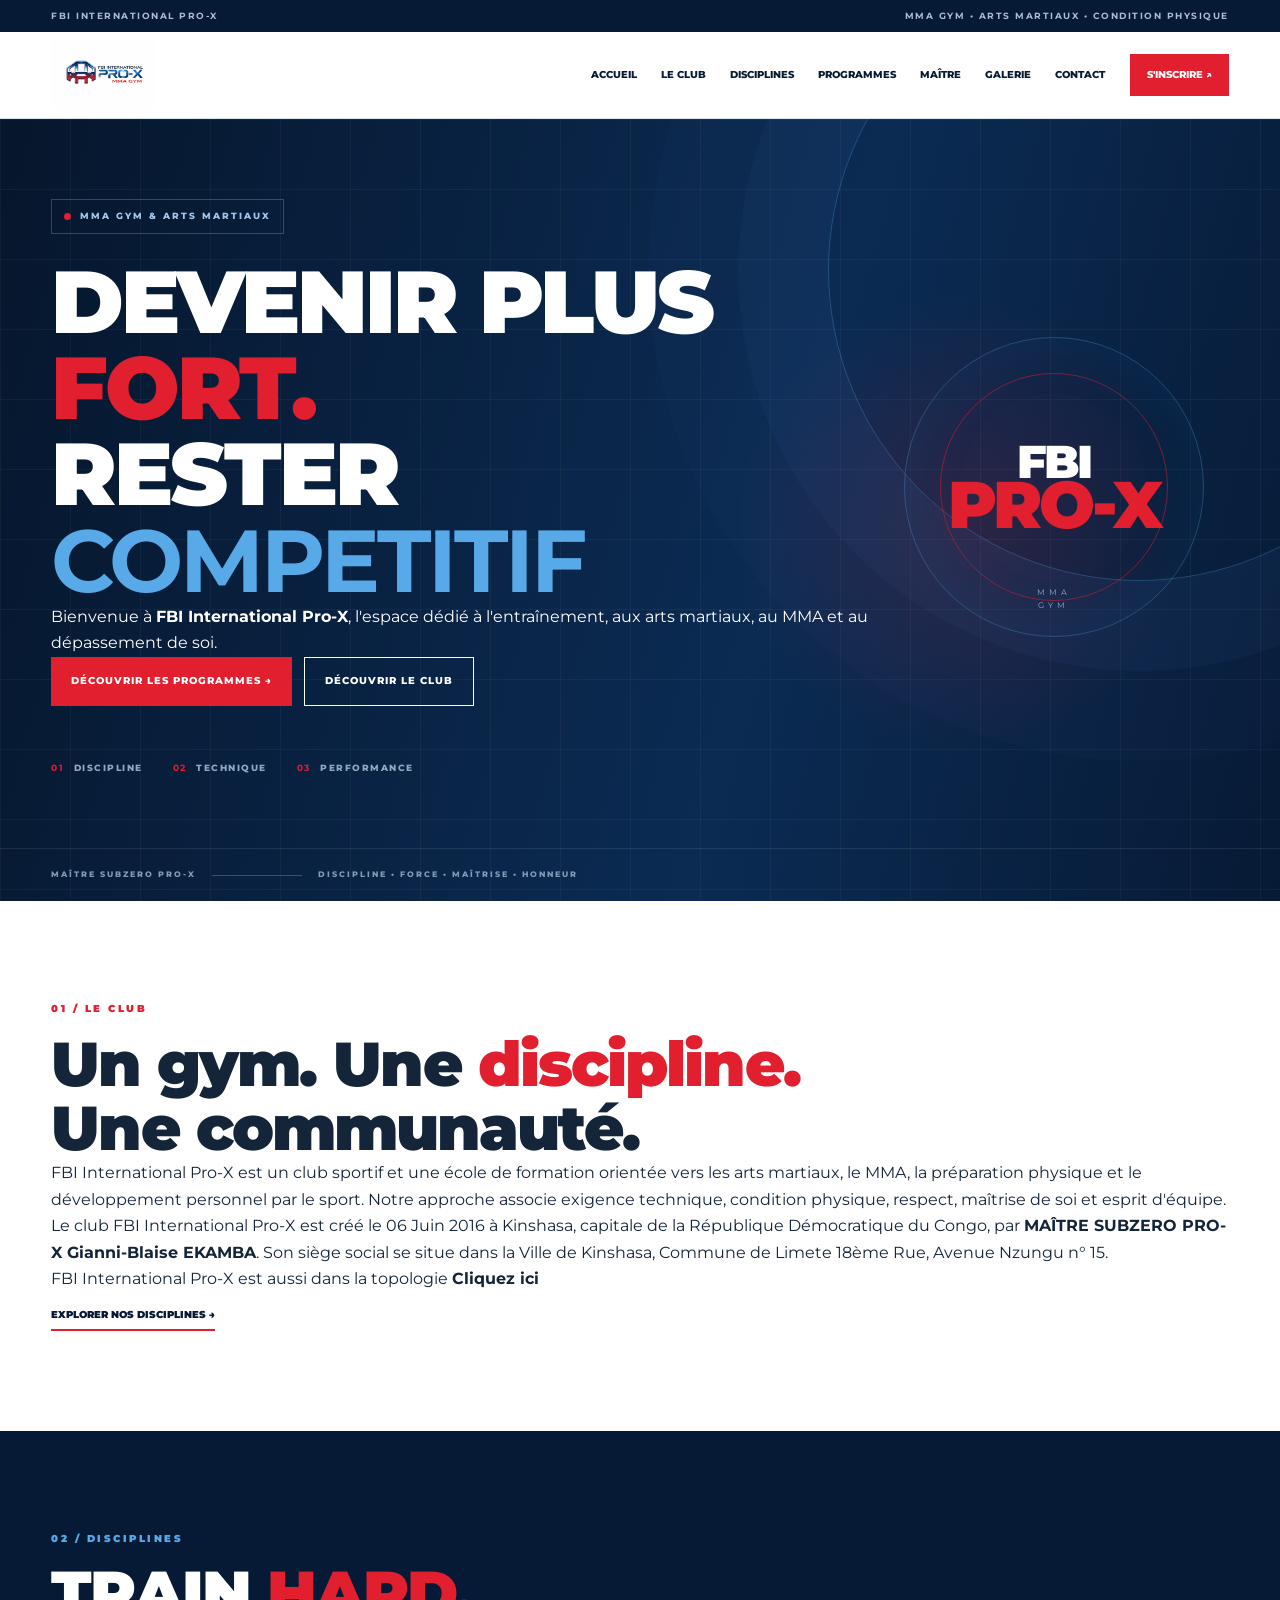
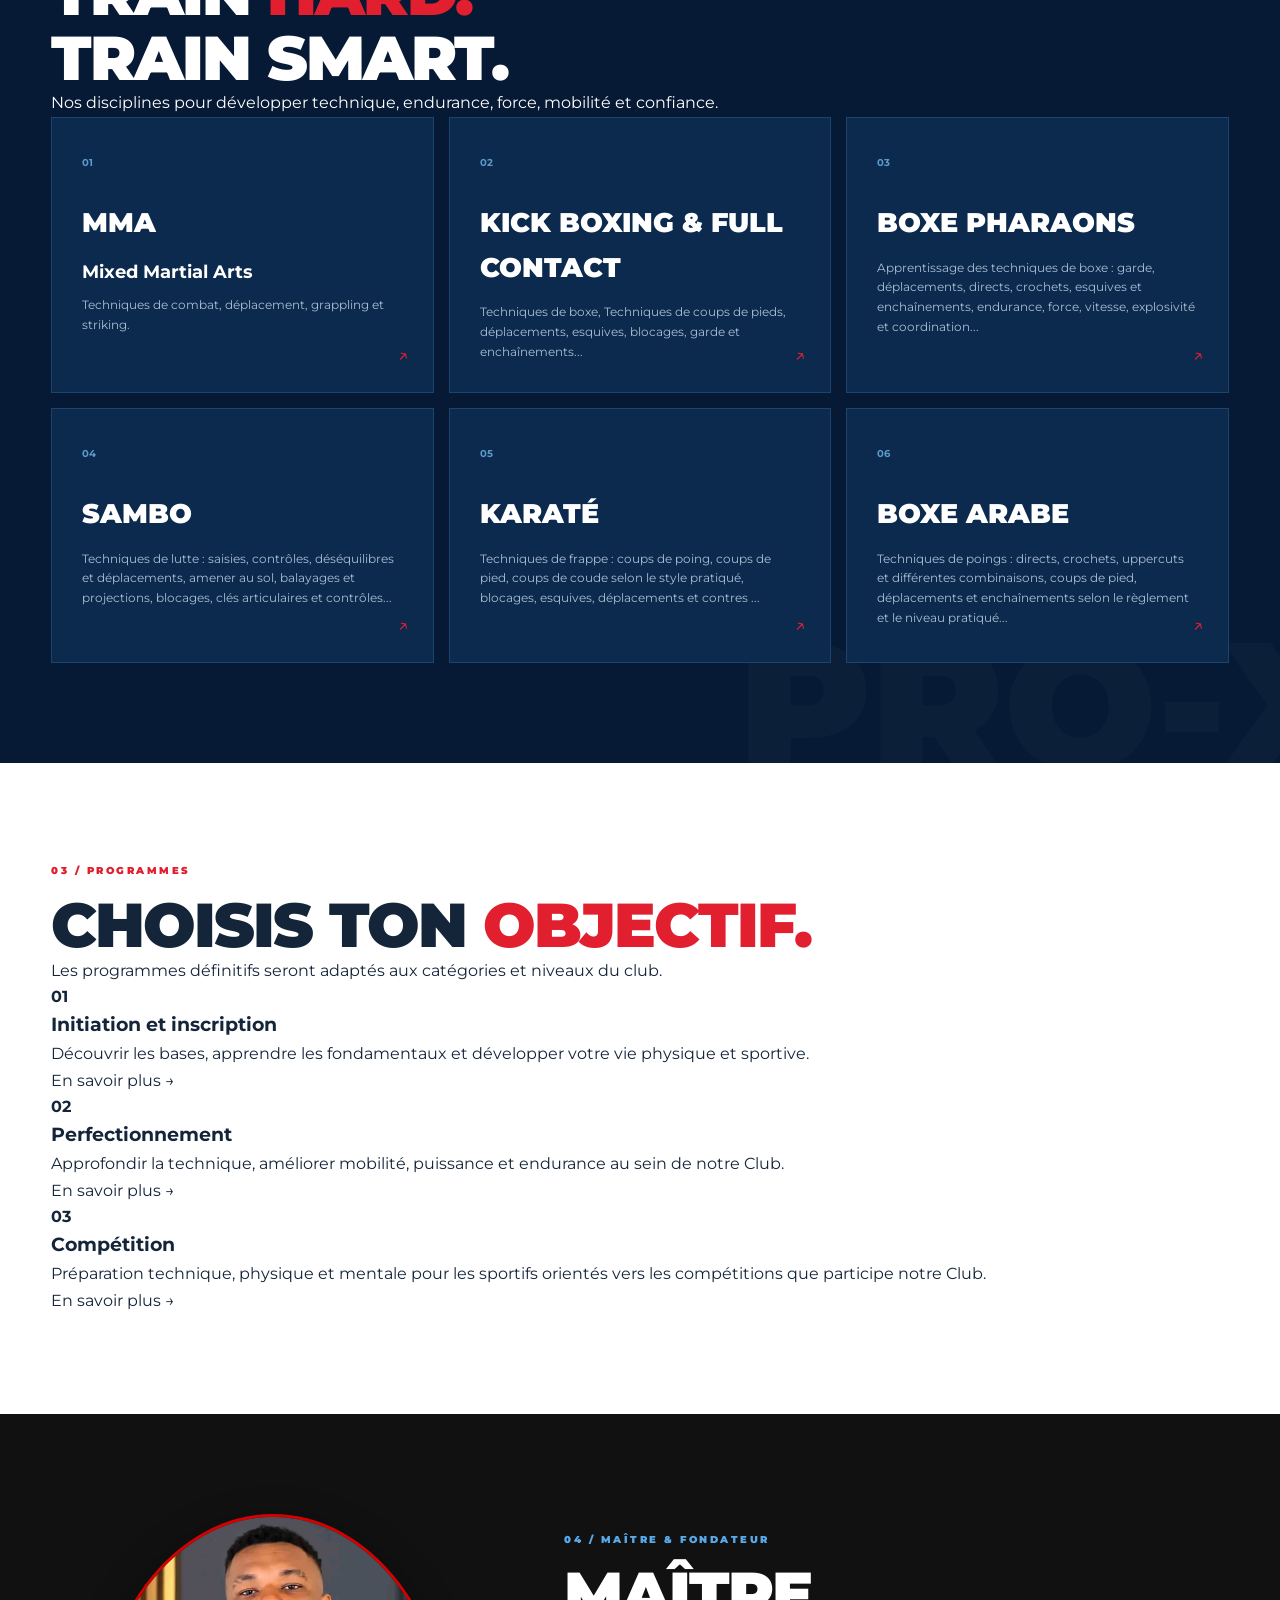
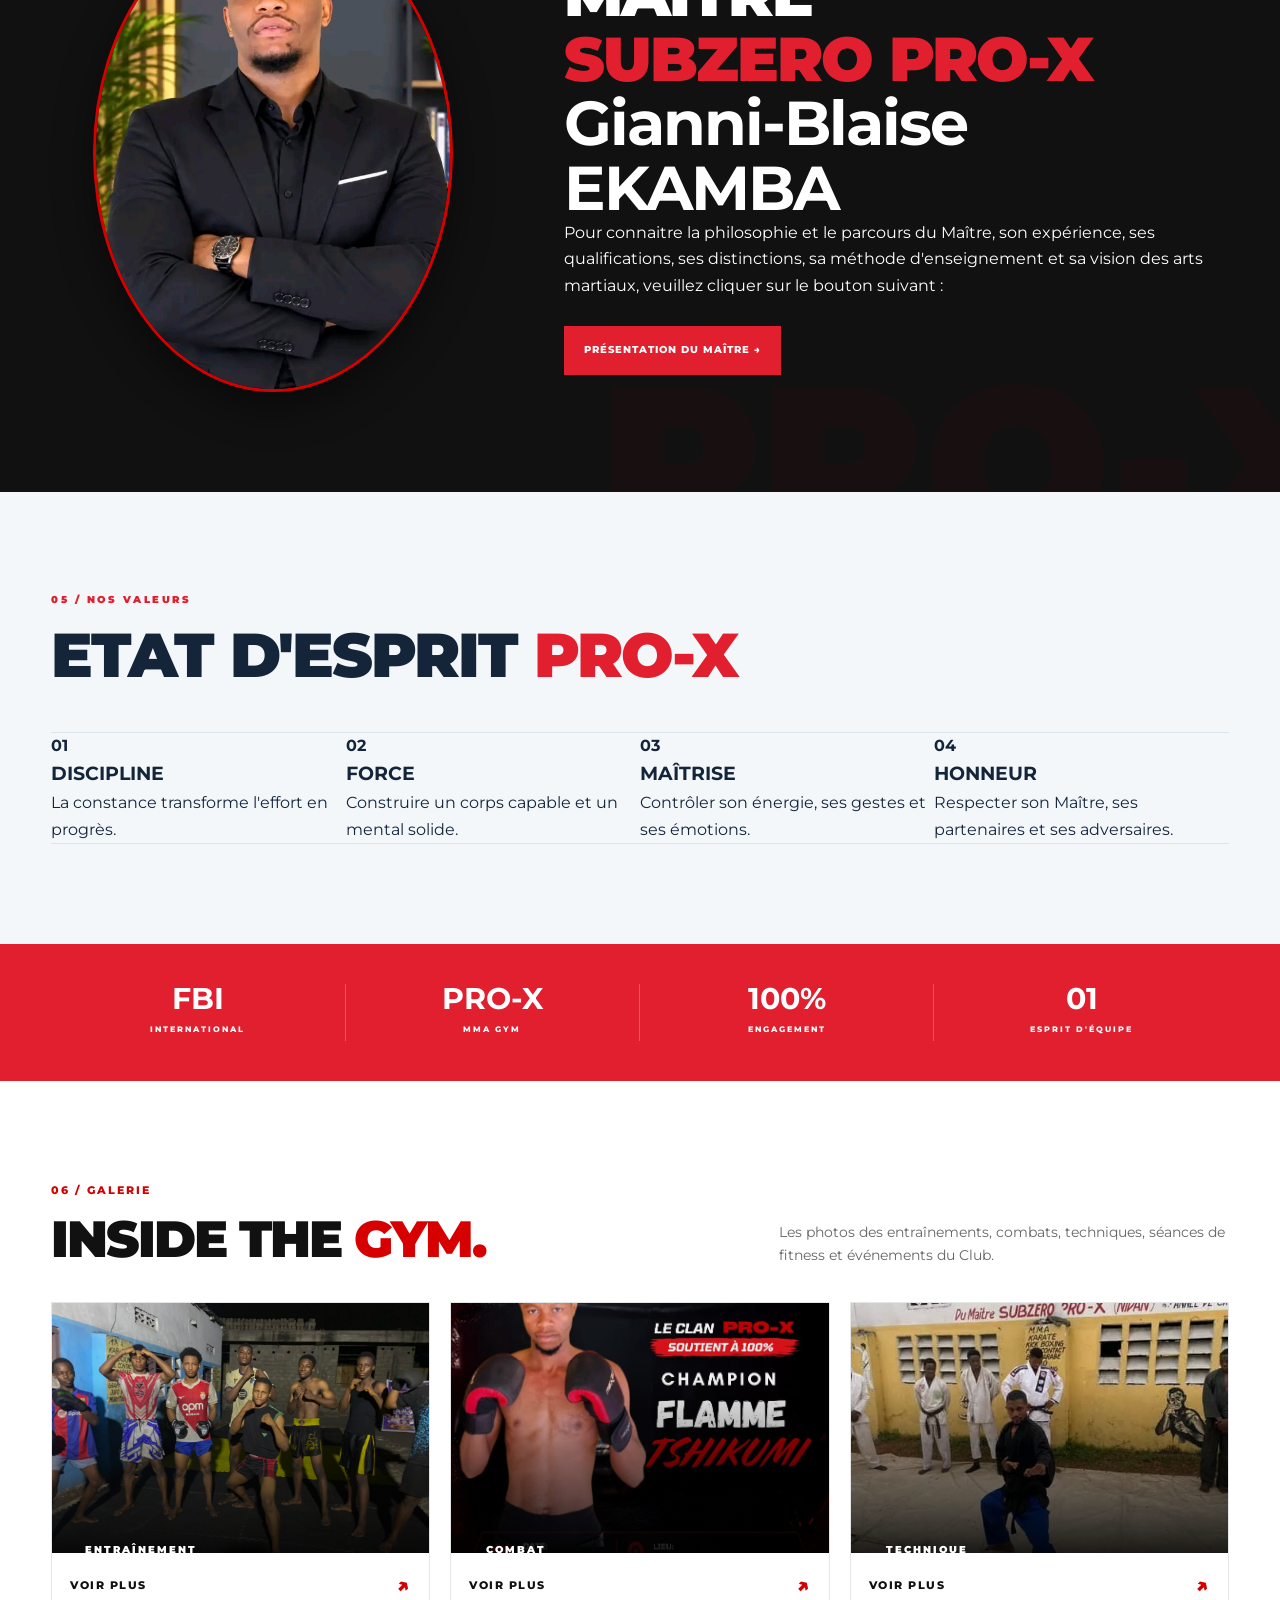
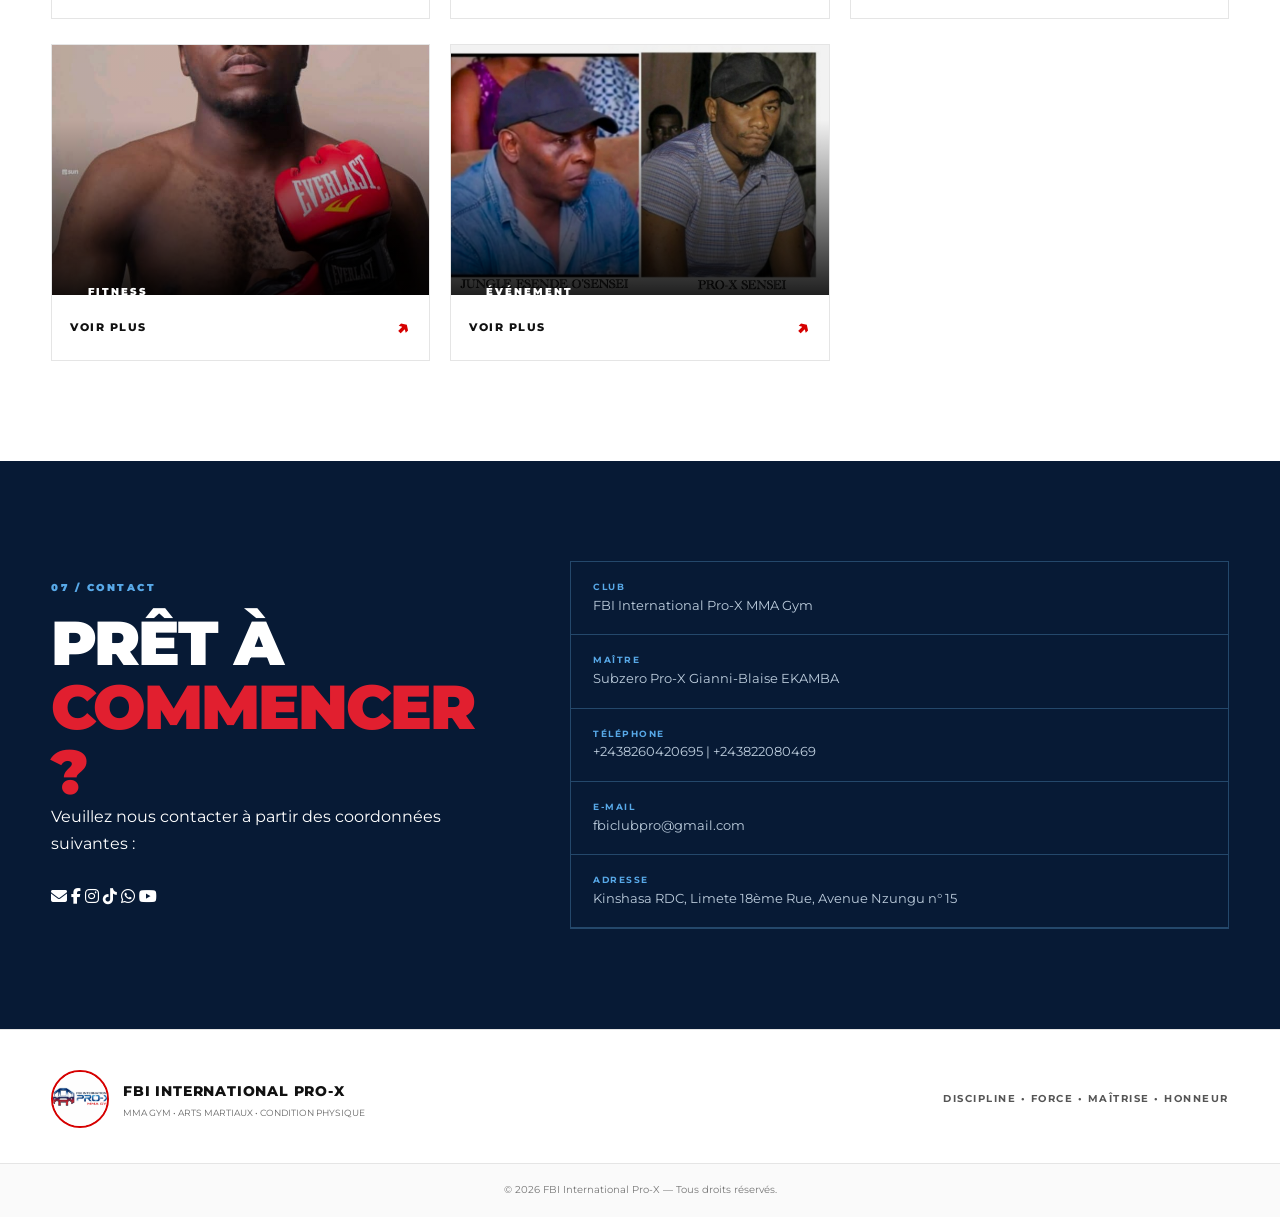
==== index.html @ 3a945a45 "Update index.html" ====
<!DOCTYPE html>
<html lang="fr">
<head>
<meta charset="UTF-8">
<meta name="viewport" content="width=device-width, initial-scale=1.0">
<meta name="description" content="FBI International Pro-X MMA Gym — arts martiaux, MMA et préparation physique.">
<title>FBI Pro-X</title>
<link rel="icon" type="image/jpeg" href="images/logo.jpeg">
<link rel="preconnect" href="https://fonts.googleapis.com">
<link rel="preconnect" href="https://fonts.gstatic.com" crossorigin>
<link href="https://fonts.googleapis.com/css2?family=Montserrat:wght@400;500;600;700;800;900&display=swap" rel="stylesheet">
<link rel="stylesheet" href="css/style.css">
<link rel="stylesheet" href="https://cdnjs.cloudflare.com/ajax/libs/font-awesome/6.7.2/css/all.min.css">
</head>
<body>
<div class="top-strip"><div class="container top-strip-inner"><span>FBI INTERNATIONAL PRO-X</span><span>MMA GYM • ARTS MARTIAUX • CONDITION PHYSIQUE</span></div></div>
<header class="site-header" id="accueil"><div class="container nav">
<a href="#accueil" class="brand"><img src="images/logo.jpeg" alt="FBI International Pro-X MMA Gym"></a>
<button class="menu-toggle" id="menuToggle" aria-label="Menu" aria-expanded="false"><span></span><span></span><span></span></button>
<nav class="menu" id="mainMenu"><a href="#accueil" class="active">Accueil</a><a href="#club">Le club</a><a href="#disciplines">Disciplines</a><a href="#programmes">Programmes</a><a href="#maitre">Maître</a><a href="#galerie">Galerie</a><a href="#contact">Contact</a></nav>
<a href="#contact" class="nav-cta">S'inscrire ↗</a>
</div></header>
<main>
<section class="hero"><div class="hero-grid"></div><div class="hero-glow"></div><div class="container hero-inner">
<div class="hero-copy"><div class="mini-badge"><span></span>MMA GYM &amp; ARTS MARTIAUX</div>
<h1>DEVENIR PLUS <em>FORT.</em><br>RESTER <strong>COMPETITIF</strong></h1>
<p>Bienvenue à <strong>FBI International Pro-X</strong>, l'espace dédié à l'entraînement, aux arts martiaux, au MMA et au dépassement de soi.</p>
<div class="hero-actions"><a href="#programmes" class="btn btn-red">Découvrir les programmes →</a><a href="#club" class="btn btn-light">Découvrir le club</a></div>
<div class="hero-points"><span><b>01</b> Discipline</span><span><b>02</b> Technique</span><span><b>03</b> Performance</span></div></div>
<div class="hero-mark"><div class="mark-ring"></div><div class="mark-text">FBI<br><span>PRO-X</span></div><small>MMA<br>GYM</small></div></div>
<div class="hero-bottom"><div class="container hero-bottom-inner"><span>MAÎTRE SUBZERO PRO-X</span><i></i><span>DISCIPLINE • FORCE • MAÎTRISE • HONNEUR</span></div></div></section>
<section class="section intro" id="club"><div class="container intro-grid"><div class="section-tag">01 / LE CLUB</div><div><h2>Un gym. Une <span>discipline.</span><br>Une communauté.</h2><p class="big-text">FBI International Pro-X est un club sportif et une école de formation orientée vers les arts martiaux, le MMA, la préparation physique et le développement personnel par le sport. Notre approche associe exigence technique, condition physique, respect, maîtrise de soi et esprit d'équipe.</p><p>Le club FBI International Pro-X est créé le 06 Juin 2016 à Kinshasa, capitale de la République Démocratique du Congo, par <b>MAÎTRE SUBZERO PRO-X Gianni-Blaise EKAMBA</b>. Son siège social se situe dans la Ville de Kinshasa, Commune de Limete 18ème Rue, Avenue Nzungu n° 15.</p><p>FBI International Pro-X est aussi dans la topologie <a href="https://www.tapology.com/gyms/15713-pro-x-mma-gym"><b>Cliquez ici</b></a></p><a href="#disciplines" class="text-link">Explorer nos disciplines →</a></div></div></section>
<section class="section discipline-section" id="disciplines"><div class="container"><div class="section-head"><div><div class="section-tag light">02 / DISCIPLINES</div><h2>TRAIN <span>HARD.</span><br>TRAIN SMART.</h2></div><p>Nos disciplines pour développer technique, endurance, force, mobilité et confiance.</p></div><div class="cards">
<article class="card"><b>01</b><div class="card-icon">MMA</div><h3>Mixed Martial Arts</h3><p>Techniques de combat, déplacement, grappling et striking.</p></article>
<article class="card"><b>02</b><div class="card-icon">KICK BOXING & FULL CONTACT</div><h3></h3><p>Techniques de boxe, Techniques de coups de pieds, déplacements, esquives, blocages, garde et enchaînements...</p></article>
<article class="card"><b>03</b><div class="card-icon">BOXE PHARAONS</div><h3></h3><p>Apprentissage des techniques de boxe : garde, déplacements, directs, crochets, esquives et enchaînements, endurance, force, vitesse, explosivité et coordination...</p></article>
<article class="card"><b>04</b><div class="card-icon">SAMBO</div><h3></h3><p>Techniques de lutte : saisies, contrôles, déséquilibres et déplacements, amener au sol, balayages et projections, blocages, clés articulaires et contrôles...</p></article>
<article class="card"><b>05</b><div class="card-icon">KARATÉ</div><h3></h3><p>Techniques de frappe : coups de poing, coups de pied, coups de coude selon le style pratiqué, blocages, esquives, déplacements et contres ...</p></article>
<article class="card"><b>06</b><div class="card-icon">BOXE ARABE</div><h3></h3><p>Techniques de poings : directs, crochets, uppercuts et différentes combinaisons, coups de pied, déplacements et enchaînements selon le règlement et le niveau pratiqué...</p></article>
</div></div></section>
<section class="section program-section" id="programmes"><div class="container"><div class="section-tag">03 / PROGRAMMES</div><div class="program-title"><h2>CHOISIS TON <span>OBJECTIF.</span></h2><p>Les programmes définitifs seront adaptés aux catégories et niveaux du club.</p></div><div class="program-grid">
<article><b>01</b><h3>Initiation et inscription</h3><p>Découvrir les bases, apprendre les fondamentaux et développer votre vie physique et sportive.</p><a href="programme_formation.html">En savoir plus →</a></article>
<article><b>02</b><h3>Perfectionnement</h3><p>Approfondir la technique, améliorer mobilité, puissance et endurance au sein de notre Club.</p><a href="programme_perfectionnement.html">En savoir plus →</a></article>
<article class="highlight"><b>03</b><h3>Compétition</h3><p>Préparation technique, physique et mentale pour les sportifs orientés vers les compétitions que participe notre Club.</p><a href="programme_competition.html">En savoir plus →</a></article>
</div></div></section>
<section class="section master-section" id="maitre"><div class="master-bg">PRO-X</div><div class="container master-grid"><div class="master-logo"><img src="images/subzero.jpg" alt="FBI International Pro-X"></div><div><div class="section-tag light">04 / MAÎTRE &amp; FONDATEUR</div><h2>MAÎTRE<br><span>SUBZERO PRO-X <strong>Gianni-Blaise EKAMBA</strong></span></h2><p class="big-text">Pour connaitre la philosophie et le parcours du Maître, son expérience, ses qualifications, ses distinctions, sa méthode d'enseignement et sa vision des arts martiaux, veuillez cliquer sur le bouton suivant :</p><br><a href="#contact" class="btn btn-red">Présentation du Maître →</a></div></div></section>
<section class="section values"><div class="container"><div class="section-tag">05 / NOS VALEURS</div><h2>ETAT D'ESPRIT <span>PRO-X</span></h2><div class="values-grid"><div><b>01</b><h3>DISCIPLINE</h3><p>La constance transforme l'effort en progrès.</p></div><div><b>02</b><h3>FORCE</h3><p>Construire un corps capable et un mental solide.</p></div><div><b>03</b><h3>MAÎTRISE</h3><p>Contrôler son énergie, ses gestes et ses émotions.</p></div><div><b>04</b><h3>HONNEUR</h3><p>Respecter son Maître, ses partenaires et ses adversaires.</p></div></div></div></section>
<section class="stats"><div class="container stats-grid"><div><strong>FBI</strong><span>INTERNATIONAL</span></div><div><strong>PRO-X</strong><span>MMA GYM</span></div><div><strong>100%</strong><span>ENGAGEMENT</span></div><div><strong>01</strong><span>ESPRIT D'ÉQUIPE</span></div></div></section>
<section class="section gallery" id="galerie"><div class="container"><div class="section-head"><div><div class="section-tag">06 / GALERIE</div><h2>INSIDE THE <span>GYM.</span></h2></div><p>Les photos des entraînements, combats, techniques, séances de fitness et événements du Club.</p></div><div class="gallery-placeholder">
<!-- 1. ENTRAÎNEMENT -->
<article class="gallery-card"><a href="entrainement.html" class="gallery-photo"><img src="images/entrainement/image1.jpg" alt="Séance d'entraînement" loading="lazy"><span class="gallery-number">01</span><span class="gallery-title">ENTRAÎNEMENT</span></a><a href="entrainement.html" class="gallery-more">VOIR PLUS<span>↗</span></a></article>
<!-- 2. COMBAT -->
<article class="gallery-card"><a href="combat.html" class="gallery-photo"><img src="images/combat/image1.jpg" alt="Combat de compétition" loading="lazy"><span class="gallery-number">02</span><span class="gallery-title">COMBAT</span></a><a href="combat.html" class="gallery-more">VOIR PLUS <span>↗</span></a></article>
<!-- 3. TECHNIQUE -->
<article class="gallery-card"><a href="technique.html" class="gallery-photo"><img src="images/demonstration/image1.jpg" alt="Démonstration de techniques martiales" loading="lazy"><span class="gallery-number">03</span><span class="gallery-title">TECHNIQUE</span></a><a href="technique.html" class="gallery-more">VOIR PLUS <span>↗</span></a></article>
<!-- 4. FITNESS -->
<article class="gallery-card"><a href="fitness.html" class="gallery-photo"><img src="images/fitnes/image1.jpg" alt="Préparation physique et fitness" loading="lazy"><span class="gallery-number">04</span><span class="gallery-title">FITNESS</span></a><a href="fitness.html" class="gallery-more">VOIR PLUS <span>↗</span></a></article>
<!-- 5. ÉVÉNEMENT -->
<article class="gallery-card"><a href="evenement.html" class="gallery-photo"><img src="images/evenem/image1.jpg" alt="Événement sporif du Club" loading="lazy"><span class="gallery-number">05</span><span class="gallery-title">ÉVÉNEMENT</span></a><a href="evenement.html" class="gallery-more">VOIR PLUS <span>↗</span></a></article>
</div></div></section>
<section class="section contact" id="contact"><div class="container two-columns"><div><div class="section-tag light">07 / CONTACT</div><h2>PRÊT À<br><span>COMMENCER ?</span></h2><p>Veuillez nous contacter à partir des coordonnées suivantes : </p><br>
<!-- RÉSEAUX SOCIAUX DU CLUB -->
<div class="contact-socials">
    <a href="mailto:fbiclubpro@gmail.com"
       class="contact-social"
       aria-label="Envoyer un e-mail au club"
       title="Gmail">
        <i class="fa-solid fa-envelope"></i>
    </a>

    <a href="https://www.facebook.com/share/19mAZKRQFy/"
       class="contact-social"
       target="_blank"
       rel="noopener noreferrer"
       aria-label="Facebook du club"
       title="Facebook">
        <i class="fa-brands fa-facebook-f"></i>
    </a>

    <a href="https://www.instagram.com/prox_mma_gym?stkn=MW91Y3oweGtzdno2Zw=="
       class="contact-social"
       target="_blank"
       rel="noopener noreferrer"
       aria-label="Instagram du club"
       title="Instagram">
        <i class="fa-brands fa-instagram"></i>
    </a>

    <a href="https://www.tiktok.com/@prox.mma.gym?_r=1&_t=ZN-9AGjgdOpvHC"
       class="contact-social"
       target="_blank"
       rel="noopener noreferrer"
       aria-label="TikTok du club"
       title="TikTok">
        <i class="fa-brands fa-tiktok"></i>
    </a>

    <a href="https://wa.me/243822080469"
       class="contact-social"
       target="_blank"
       rel="noopener noreferrer"
       aria-label="Contacter le club sur WhatsApp"
       title="WhatsApp">
        <i class="fa-brands fa-whatsapp"></i>
    </a>

    <a href="https://youtube.com/@fbiproxmma?si=FvyyG_6pJ9EqaDpx"
       class="contact-social"
       target="_blank"
       rel="noopener noreferrer"
       aria-label="Chaîne YouTube du club"
       title="YouTube">
        <i class="fa-brands fa-youtube"></i>
    </a>
</div>
</div><div class="contact-box"><div><strong>CLUB</strong><span>FBI International Pro-X MMA Gym</span></div><div><strong>MAÎTRE</strong><span>Subzero Pro-X Gianni-Blaise EKAMBA</span></div><div><strong>TÉLÉPHONE</strong><span>+2438260420695 | +243822080469</span></div><div><strong>E-MAIL</strong><span>fbiclubpro@gmail.com </span></div><div><strong>ADRESSE</strong><span>Kinshasa RDC, Limete 18ème Rue, Avenue Nzungu n° 15</span></div></div></div></section>
</main>
<footer class="footer"><div class="container footer-content"><div class="footer-brand"><img src="images/logo.jpeg" alt="Logo"><div><strong>FBI INTERNATIONAL PRO-X</strong><p>MMA GYM • ARTS MARTIAUX • CONDITION PHYSIQUE</p></div></div><div class="footer-slogan">DISCIPLINE • FORCE • MAÎTRISE • HONNEUR</div></div><div class="copyright">© 2026 FBI International Pro-X — Tous droits réservés.</div></footer>
<script src="js/script.js"></script>
</body></html>
---- css/style.css ----
*{margin:0;padding:0;box-sizing:border-box}
:root{--navy:#071a35;--navy2:#0c2d53;--blue:#1769b0;--sky:#58a9e8;--red:#e11f2f;--white:#fff;--off:#f4f7fa;--text:#14253a;--muted:#68788a;--line:#dbe3eb}
html{scroll-behavior:smooth}
body
{font-family:'Montserrat',Arial,sans-serif;
color:var(--text);
line-height:1.65;
background:#fff}a{text-decoration:none;color:inherit}
.container
	{width:min(1180px,92%);
	margin:auto}
.top-strip
{background:var(--navy);
color:#a9bfd4;
font-size:9px;
font-weight:700;
letter-spacing:1.5px;
text-transform:uppercase}
.top-strip-inner
{height:32px;display:flex;align-items:center;justify-content:space-between}
.site-header{position:sticky;top:0;z-index:1000;background:rgba(255,255,255,.97);
backdrop-filter:blur(10px);
border-bottom:1px solid var(--line)}
.nav{min-height:86px;display:flex;align-items:center;gap:25px}
.brand{width:245px;display:block}
.brand img{display:block;width:100%;max-height:70px;object-fit:contain;object-position:left center}
.menu{margin-left:auto;display:flex;gap:24px}
.menu a {
	font-size:10px;
	font-weight:800;
	text-transform:uppercase;
	color:var(--navy);
	padding:32px 0;
	position:relative
}
.menu a:after {
	content:"";
	position:absolute;
	left:0;
	right:100%;
	bottom:22px;
	height:2px;
	background:var(--red);
	transition:.25s
}
.menu a:hover,
.menu a
.active {
	color:var(--red)
}
.menu a:hover:after,
.menu a
.active:after {
	right:0
	}
	.nav-cta {
		background:var(--red);
		color:#fff;
		padding:13px 17px;
		font-size:10px;
		font-weight:800;
		text-transform:uppercase
	}
		.menu-toggle {
			display:none;
			background:none;
			border:0;
			cursor:pointer
		}
		.menu-toggle span {
			display:block;
			width:27px;
			height:2px;
			background:var(--navy);
			margin:5px
		}
.hero {
	min-height:calc(100vh - 118px);
	position:relative;
	overflow:hidden;
	background:var(--navy);
	color:#fff}
.hero:before {
	content:"";
	position:absolute;
	inset:0;
	background:linear-gradient(105deg,#06162c,#0b2b53 60%,#071a35)
}
.hero:after {
	content:"";
	position:absolute;
	right:-170px;
	top:-160px;
	width:620px;
	height:620px;
	border:1px solid rgba(88,169,232,.3);
	border-radius:50%;
	box-shadow:0 0 0 90px rgba(88,169,232,.035),0 0 0 180px rgba(88,169,232,.02)
}
.hero-grid {
	position:absolute;
	inset:0;
	background-image:linear-gradient(rgba(255,255,255,.04) 1px,transparent 1px),linear-gradient(90deg,rgba(255,255,255,.04) 1px,transparent 1px);background-size:70px 70px}.hero-glow{position:absolute;width:500px;height:500px;right:5%;top:20%;background:radial-gradient(circle,rgba(225,31,47,.16),transparent 65%);border-radius:50%}
.hero-inner {
	position:relative;z-index:2;min-height:calc(100vh - 170px);
	display:flex;align-items:center;
	padding:80px 0
}
.hero-copy {
	max-width:820px
}
	.mini-badge {
		display:inline-flex;
		gap:9px;
		align-items:center;
		color:#9fc7eb;
		border:1px solid rgba(159,199,235,.28);
		padding:9px 12px;
		font-size:9px;
		font-weight:800;
		letter-spacing:2px;
		margin-bottom:25px}
	.mini-badge span {
		width:7px;
		height:7px;
		background:var(--red);
		border-radius:50%
	}
.hero h1 { 
	font-size:clamp(43px,7vw,88px);
	line-height:.98;
	letter-spacing:-3px;
	font-weight:900
}
.hero h1 em {
	font-style:normal;
	color:var(--red)
}
.hero h1 strong{color:var(--sky)}.hero-text{max-width:650px;color:#b8c9da;font-size:15px;margin:25px 0 32px}.hero-text strong{color:#fff}.hero-actions{display:flex;gap:12px;flex-wrap:wrap}.btn{display:inline-flex;align-items:center;justify-content:center;min-height:49px;padding:0 20px;font-size:10px;font-weight:800;text-transform:uppercase;letter-spacing:1px;transition:.25s}.btn-primary,.btn-red{background:var(--red);color:#fff}.btn-red:hover{background:#ff3140;transform:translateY(-2px)}.btn-outline,.btn-light{border:1px solid #fff;color:#fff}.btn-light:hover{background:#fff;color:var(--navy)}.hero-points{display:flex;gap:30px;margin-top:55px;color:#8fa9c2;font-size:9px;font-weight:800;letter-spacing:1.5px;text-transform:uppercase}.hero-points b{color:var(--red);margin-right:5px}.hero-mark{position:absolute;right:0;width:350px;height:350px;display:flex;align-items:center;justify-content:center}.mark-ring{position:absolute;width:300px;height:300px;border:1px solid rgba(88,169,232,.3);border-radius:50%;box-shadow:inset 0 0 60px rgba(23,105,176,.12)}.mark-ring:before{content:"";position:absolute;inset:35px;border:1px solid rgba(225,31,47,.5);border-radius:50%}.mark-text{position:relative;text-align:center;font-size:46px;line-height:.75;font-weight:900;letter-spacing:-3px}.mark-text span{font-size:66px;color:var(--red)}.hero-mark small{position:absolute;bottom:50px;font-size:8px;letter-spacing:4px;text-align:center;color:#8db0cf}.hero-bottom{position:absolute;bottom:0;left:0;right:0;border-top:1px solid rgba(255,255,255,.09);z-index:3}.hero-bottom-inner{height:52px;display:flex;align-items:center;gap:16px;color:#819ab5;font-size:8px;font-weight:800;letter-spacing:2px}.hero-bottom i{display:block;width:90px;height:1px;background:#355271}
.section{padding:100px 0}.section-tag{font-size:10px;font-weight:900;letter-spacing:2.5px;color:var(--red);margin-bottom:14px}.section-tag.light{color:var(--sky)}h2{font-size:clamp(35px,5vw,62px);line-height:1.04;letter-spacing:-2px;font-weight:900}h2 span{color:var(--red)}.two-columns{display:grid;grid-template-columns:1fr 1.5fr;gap:80px;align-items:center}.intro-text p{font-size:14px;color:var(--muted);margin-bottom:16px}.intro-text .lead{font-size:19px;color:#334a63}.text-link{display:inline-block;margin-top:15px;font-size:10px;font-weight:900;text-transform:uppercase;color:var(--navy);border-bottom:2px solid var(--red);padding-bottom:5px}
.discipline-section{background:var(--navy);color:#fff;position:relative;overflow:hidden}.discipline-section:after{content:"PRO-X";position:absolute;right:-80px;bottom:-90px;color:rgba(255,255,255,.025);font-size:180px;font-weight:900}.section-heading{margin-bottom:45px}.centered{text-align:center}.centered>p:last-child{max-width:650px;margin:12px auto;color:#92a9be;font-size:13px}.cards{position:relative;z-index:2;display:grid;grid-template-columns:repeat(3,1fr);gap:15px}.card{background:#0c2a4e;border:1px solid #1c446d;padding:30px;min-height:255px;position:relative;transition:.3s}.card:hover{transform:translateY(-5px);border-color:#5aa9e8}.card>b{color:#5c99c8;font-size:10px}.card-icon{font-size:27px;font-weight:900;color:#fff;margin:27px 0 12px}.card h3{font-size:18px;margin-bottom:8px}.card p{color:#a8bed2;font-size:12px}.card:after{content:"↗";position:absolute;right:24px;bottom:20px;color:var(--red);font-size:20px}
.values{background:var(--off)}.values-grid{display:grid;grid-template-columns:repeat(4,1fr);margin-top:45px;border-top:1px solid var(--line);border-bottom:1px solid var(--line)}.value{padding:32px 25px;border-right:1px solid var(--line)}.value:last-child{border:0}.value strong{color:var(--red);font-size:11px}.value h3{font-size:19px;margin:8px 0}.value p{font-size:12px;color:var(--muted)}
.maitre{background:#06162c;color:#fff}.master-image{display:flex;justify-content:center}.master-frame{max-width:380px;background:#fff;padding:15px;box-shadow:0 25px 70px rgba(0,0,0,.3)}.master-frame img{width:100%;display:block}.maitre .lead{color:#bdd0e2;font-size:18px;margin:18px 0}.maitre p:not(.lead){color:#8fa9c1;font-size:13px;margin-bottom:25px}
.training{background:#fff}.training-list{border-top:1px solid var(--line)}.training-list>div{display:grid;grid-template-columns:45px 1fr;grid-template-rows:auto auto;padding:20px 0;border-bottom:1px solid var(--line)}.training-list span{grid-row:1/3;color:var(--red);font-weight:900}.training-list strong{font-size:16px}.training-list small{color:var(--muted)}
.stats{background:var(--red);padding:40px 0;color:#fff}.stats-grid{display:grid;grid-template-columns:repeat(4,1fr);text-align:center}.stats-grid>div{border-right:1px solid rgba(255,255,255,.25)}.stats-grid>div:last-child{border:0}.stats-grid strong{display:block;font-size:30px;line-height:1}.stats-grid span{font-size:8px;font-weight:800;letter-spacing:2px}
.gallery{background:var(--off)}.gallery-placeholder{display:grid;grid-template-columns:repeat(3,1fr);gap:13px}.gallery-placeholder>div{height:210px;background:linear-gradient(135deg,#0b2c52,#1769b0);position:relative;display:flex;align-items:end;padding:18px;overflow:hidden}.gallery-placeholder>div:before{content:"";position:absolute;inset:0;background:linear-gradient(135deg,transparent 40%,rgba(225,31,47,.45))}.gallery-placeholder span{position:relative;z-index:2;color:#fff;font-size:10px;font-weight:900;letter-spacing:2px}
.cta{background:var(--navy);color:#fff;padding:65px 0}.cta-content{display:flex;justify-content:space-between;align-items:center}.contact{background:#071a35;color:#fff}.contact-box{border:1px solid #24486b}.contact-box>div{padding:18px 22px;border-bottom:1px solid #24486b}.contact-box strong,.contact-box span{display:block}.contact-box strong{font-size:9px;color:var(--sky);letter-spacing:1.5px}.contact-box span{font-size:13px;color:#bdcddd}

/* =========================================================
   FOOTER
   ========================================================= */

.footer {
    background: #ffffff;
    color: #111;
    padding-top: 40px;
    border-top: 1px solid #e5e5e5;
}

.footer-content {
    display: flex;
    justify-content: space-between;
    align-items: center;
    gap: 30px;
    padding-bottom: 35px;
}

.footer-brand {
    display: flex;
    align-items: center;
    gap: 14px;
}

.footer-brand img {
    width: 58px;
    height: 58px;
    object-fit: cover;
    border-radius: 50%;
    border: 2px solid #d60000;
}

.footer-brand strong {
    display: block;
    color: #111;
    font-size: 14px;
    font-weight: 800;
    letter-spacing: 0.8px;
}

.footer-brand p {
    color: #666;
    font-size: 9px;
    line-height: 1.5;
    margin-top: 3px;
}

.footer-slogan {
    color: #555;
    font-size: 10px;
    font-weight: 700;
    letter-spacing: 1.5px;
    text-align: right;
}

.copyright {
    text-align: center;
    border-top: 1px solid #e5e5e5;
    padding: 18px;
    color: #777;
    background: #fafafa;
    font-size: 10px;
}

/* =========================================================
   FOOTER MOBILE
   ========================================================= */

@media (max-width: 600px) {

    .footer {
        padding-top: 30px;
    }

    .footer-content {
        flex-direction: column;
        align-items: center;
        text-align: center;
        gap: 25px;
    }

    .footer-brand {
        flex-direction: column;
        gap: 12px;
    }

    .footer-brand img {
        width: 70px;
        height: 70px;
    }

    .footer-brand strong {
        font-size: 14px;
    }

    .footer-brand p {
        font-size: 9px;
    }

    .footer-slogan {
        text-align: center;
        font-size: 9px;
        line-height: 1.8;
    }

    .copyright {
        font-size: 9px;
        padding: 16px 10px;
    }
}

@media(max-width:900px){.menu-toggle{display:block;margin-left:auto}.menu{display:none;position:absolute;top:100%;left:0;right:0;background:#fff;border-top:1px solid var(--line);padding:8px 4%;flex-direction:column;gap:0;box-shadow:0 15px 30px rgba(7,26,53,.12)}.menu.open{display:flex}.menu a{padding:13px 0;border-bottom:1px solid var(--line)}.menu a:after{display:none}.nav-cta{display:none}.hero-mark{display:none}.two-columns{grid-template-columns:1fr;gap:40px}.cards{grid-template-columns:repeat(2,1fr)}.values-grid{grid-template-columns:repeat(2,1fr)}.value:nth-child(2){border-right:0}.value:nth-child(-n+2){border-bottom:1px solid var(--line)}.stats-grid{grid-template-columns:repeat(2,1fr);gap:25px}.stats-grid>div:nth-child(2){border-right:0}.stats-grid>div:nth-child(-n+2){padding-bottom:20px}.gallery-placeholder{grid-template-columns:repeat(2,1fr)}}
@media(max-width:600px){.top-strip-inner{justify-content:center}.top-strip-inner span:last-child{display:none}.brand{width:195px}.hero h1{font-size:43px;letter-spacing:-2px}.hero-content{min-height:calc(100vh - 118px);padding:60px 0}.hero-points{gap:13px;flex-wrap:wrap;margin-top:40px}.section{padding:75px 0}.cards,.values-grid,.gallery-placeholder{grid-template-columns:1fr}.value{border-right:0!important;border-bottom:1px solid var(--line)!important}.value:last-child{border-bottom:0!important}.gallery-placeholder>div{height:180px}.footer-content{flex-direction:column;align-items:flex-start}.footer-slogan{text-align:left}}
/* =========================================================
   SECTION MAÎTRE SUBZERO PRO-X
   ========================================================= */

.master-section {
    position: relative;
    overflow: hidden;
    background: #111;
    color: #fff;
}

.master-grid {
    display: grid;
    grid-template-columns: 0.8fr 1.2fr;
    gap: 70px;
    align-items: center;
    position: relative;
    z-index: 2;
}

.master-logo {
    display: flex;
    justify-content: center;
    align-items: center;
}

.master-logo img {
    width: 100%;
    max-width: 360px;
    height: auto;
    display: block;
    border-radius: 50%;
    border: 3px solid #d60000;
    box-shadow: 0 15px 40px rgba(0, 0, 0, 0.45);
}

.master-bg {
    position: absolute;
    right: -80px;
    bottom: -80px;
    font-size: 220px;
    font-weight: 900;
    line-height: 1;
    color: rgba(214, 0, 0, 0.04);
    pointer-events: none;
    z-index: 1;
}


/* =========================================================
   AFFICHAGE MOBILE
   ========================================================= */

@media (max-width: 900px) {

    .master-grid {
        grid-template-columns: 1fr;
        gap: 40px;
        text-align: center;
    }

    .master-logo {
        order: 1;
    }

    .master-grid > div:last-child {
        order: 2;
    }

    .master-logo img {
        width: 70%;
        max-width: 280px;
        margin: 0 auto;
    }

    .master-bg {
        right: -40px;
        bottom: 0;
        font-size: 120px;
    }
}


@media (max-width: 600px) {

    .master-grid {
        grid-template-columns: 1fr;
        gap: 30px;
    }

    .master-logo img {
        width: 75%;
        max-width: 240px;
    }

    .master-bg {
        right: -25px;
        bottom: 20px;
        font-size: 85px;
    }
}

/* Nom du Maître : même couleur que MAÎTRE */
.master-section h2 span strong {
    color: #ffffff;
}


/* ==========================================
   GALERIE FBI INTERNATIONAL PRO-X
   ========================================== */

.gallery {
    background: #fff;
    color: #111;
}

.gallery .section-head {
    display: flex;
    justify-content: space-between;
    align-items: end;
    gap: 35px;
    margin-bottom: 35px;
}

.gallery .section-head > p {
    max-width: 450px;
    color: #666;
    font-size: 14px;
}

.gallery .section-tag {
    color: #d60000;
    font-size: 11px;
    font-weight: 800;
    letter-spacing: 2px;
    margin-bottom: 12px;
}

.gallery .section-head h2 {
    font-size: clamp(32px, 4vw, 52px);
    line-height: 1.1;
    font-weight: 900;
}

.gallery .section-head h2 span {
    color: #d60000;
}

/* Grille des cinq catégories */

.gallery-placeholder {
    display: grid;
    grid-template-columns: repeat(3, minmax(0, 1fr));
    gap: 25px 20px;
}

.gallery-card {
    min-width: 0;
    background: #fff;
    border: 1px solid #e5e5e5;
    transition: transform 0.3s ease, box-shadow 0.3s ease;
}

.gallery-card:hover {
    transform: translateY(-5px);
    box-shadow: 0 12px 28px rgba(0, 0, 0, 0.10);
}

/* Photo */

.gallery-photo {
    position: relative;
    display: block;
    height: 250px;
    overflow: hidden;
    background: #171717;
    color: #fff;
}

.gallery-photo::after {
    content: "";
    position: absolute;
    inset: 0;
    background: linear-gradient(
        to top,
        rgba(0, 0, 0, 0.88),
        rgba(0, 0, 0, 0.05) 70%
    );
    pointer-events: none;
}

.gallery-photo img {
    display: block;
    width: 100%;
    height: 100%;
    object-fit: cover;
    transition: transform 0.5s ease;
}

.gallery-card:hover .gallery-photo img {
    transform: scale(1.07);
}

/* Numéro de la catégorie */

.gallery-number {
    position: absolute;
    top: 15px;
    left: 15px;
    z-index: 2;
    color: #fff;
    font-size: 11px;
    font-weight: 800;
    letter-spacing: 1px;
}

/* Titre sur la photo */

.gallery-title {
    position: absolute;
    left: 18px;
    bottom: 18px;
    z-index: 2;
    color: #fff;
    font-size: 17px;
    font-weight: 900;
    letter-spacing: 1px;
}

/* Lien Voir plus sous chaque photo */

.gallery-more {
    display: flex;
    justify-content: space-between;
    align-items: center;
    gap: 10px;
    padding: 16px 18px;
    color: #111;
    font-size: 11px;
    font-weight: 800;
    letter-spacing: 1.5px;
    text-decoration: none;
    transition: color 0.25s ease;
}

.gallery-more span {
    color: #d60000;
    font-size: 20px;
    transition: transform 0.25s ease;
}

.gallery-more:hover {
    color: #d60000;
}

.gallery-more:hover span {
    transform: translate(3px, -3px);
}

/* Tablettes */

@media (max-width: 900px) {
    .gallery-placeholder {
        grid-template-columns: repeat(2, minmax(0, 1fr));
        gap: 20px;
    }

    .gallery .section-head {
        align-items: flex-start;
        flex-direction: column;
        gap: 15px;
    }

    .gallery-photo {
        height: 230px;
    }
}

/* Téléphones */

@media (max-width: 600px) {
    .gallery-placeholder {
        grid-template-columns: 1fr;
        gap: 25px;
    }

    .gallery-photo {
        height: 240px;
    }

    .gallery-title {
        font-size: 16px;
    }

    .gallery-more {
        padding: 15px;
    }

    .gallery .section-head h2 {
        font-size: 34px;
    }

    .gallery .section-head > p {
        font-size: 13px;
    }
}
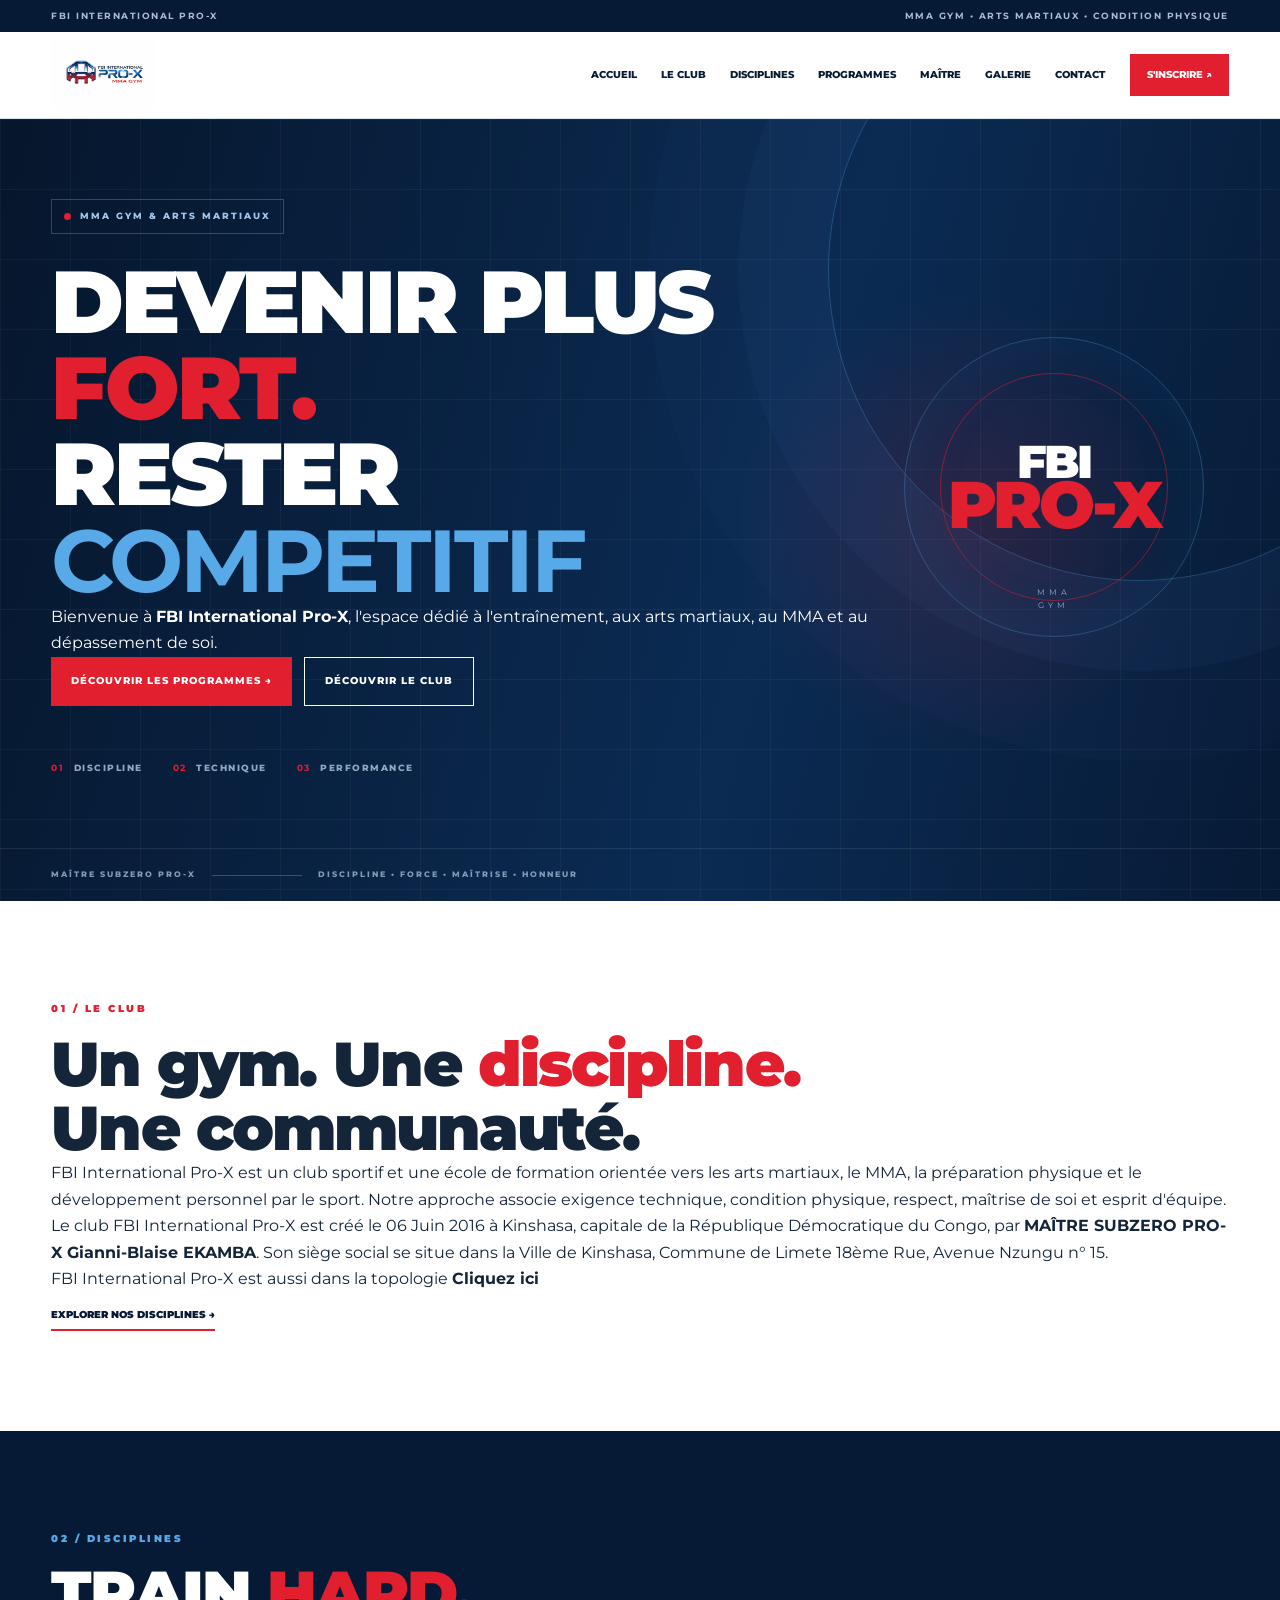
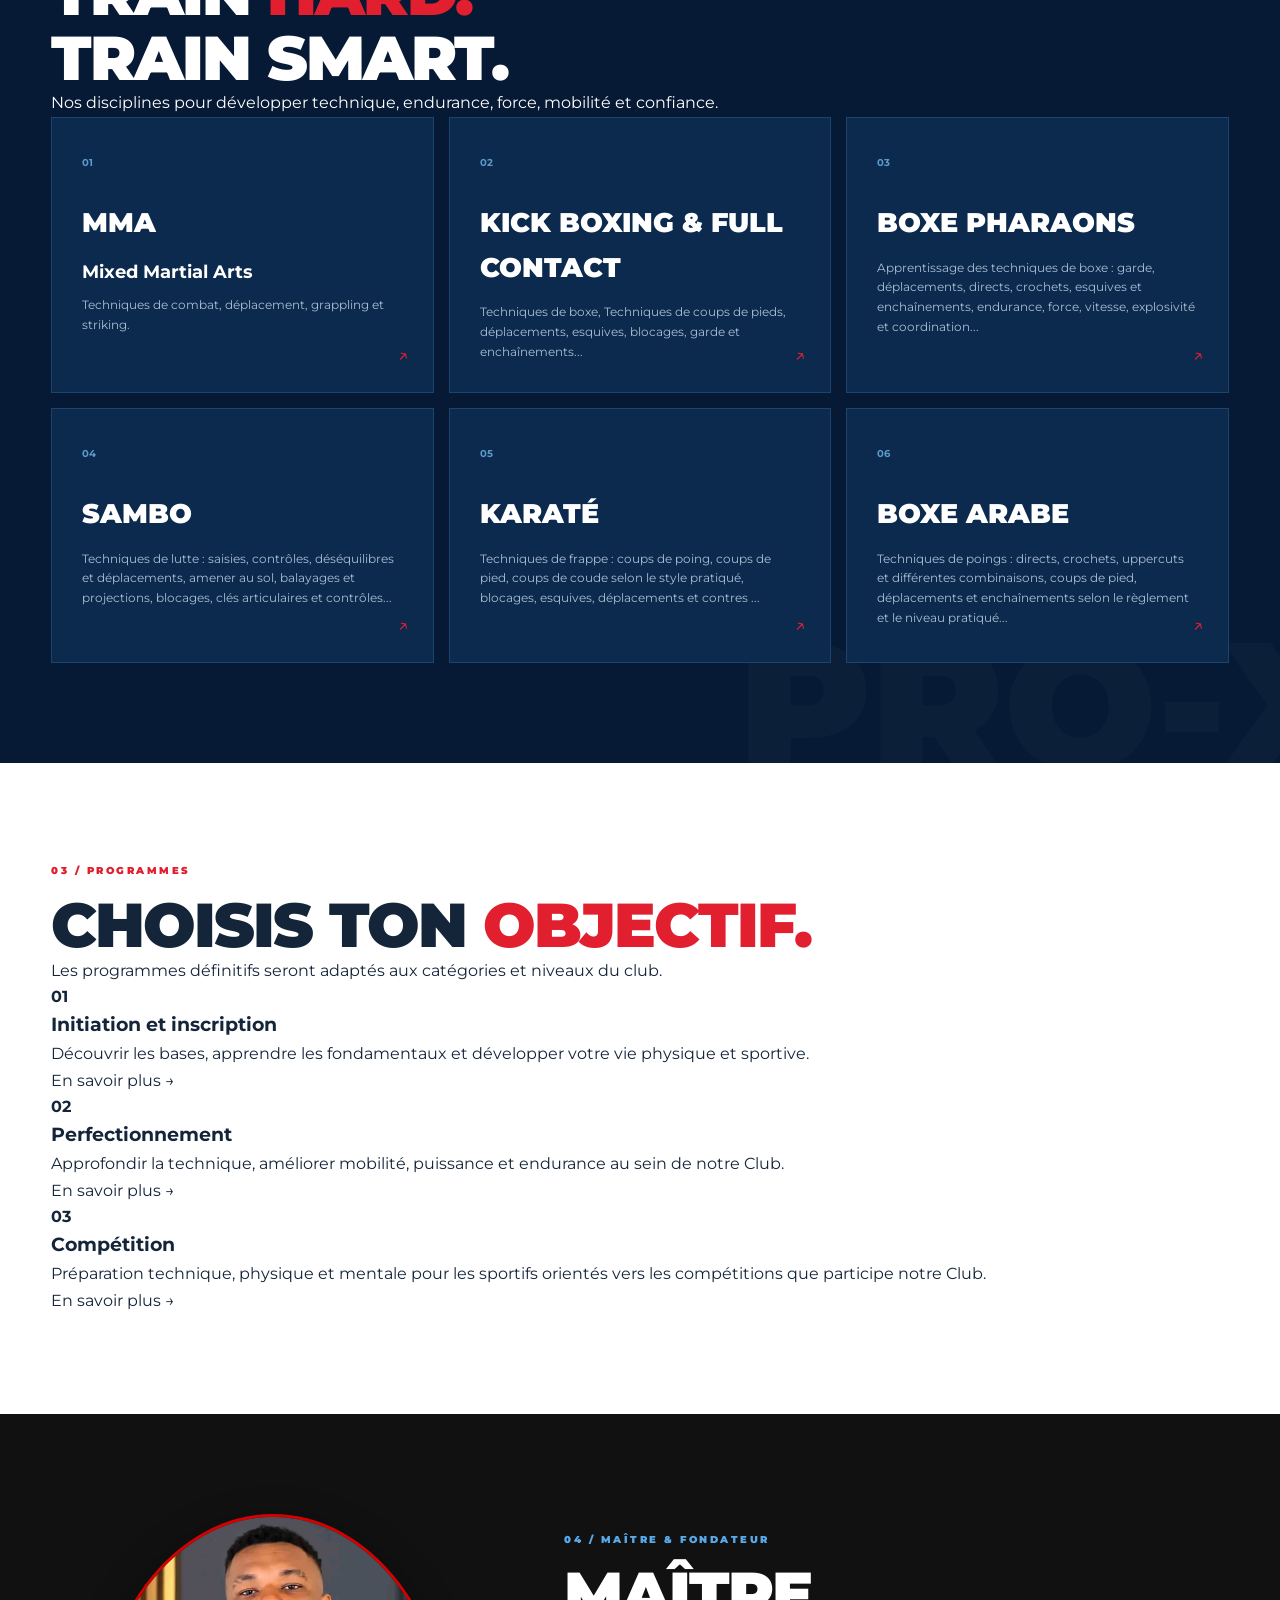
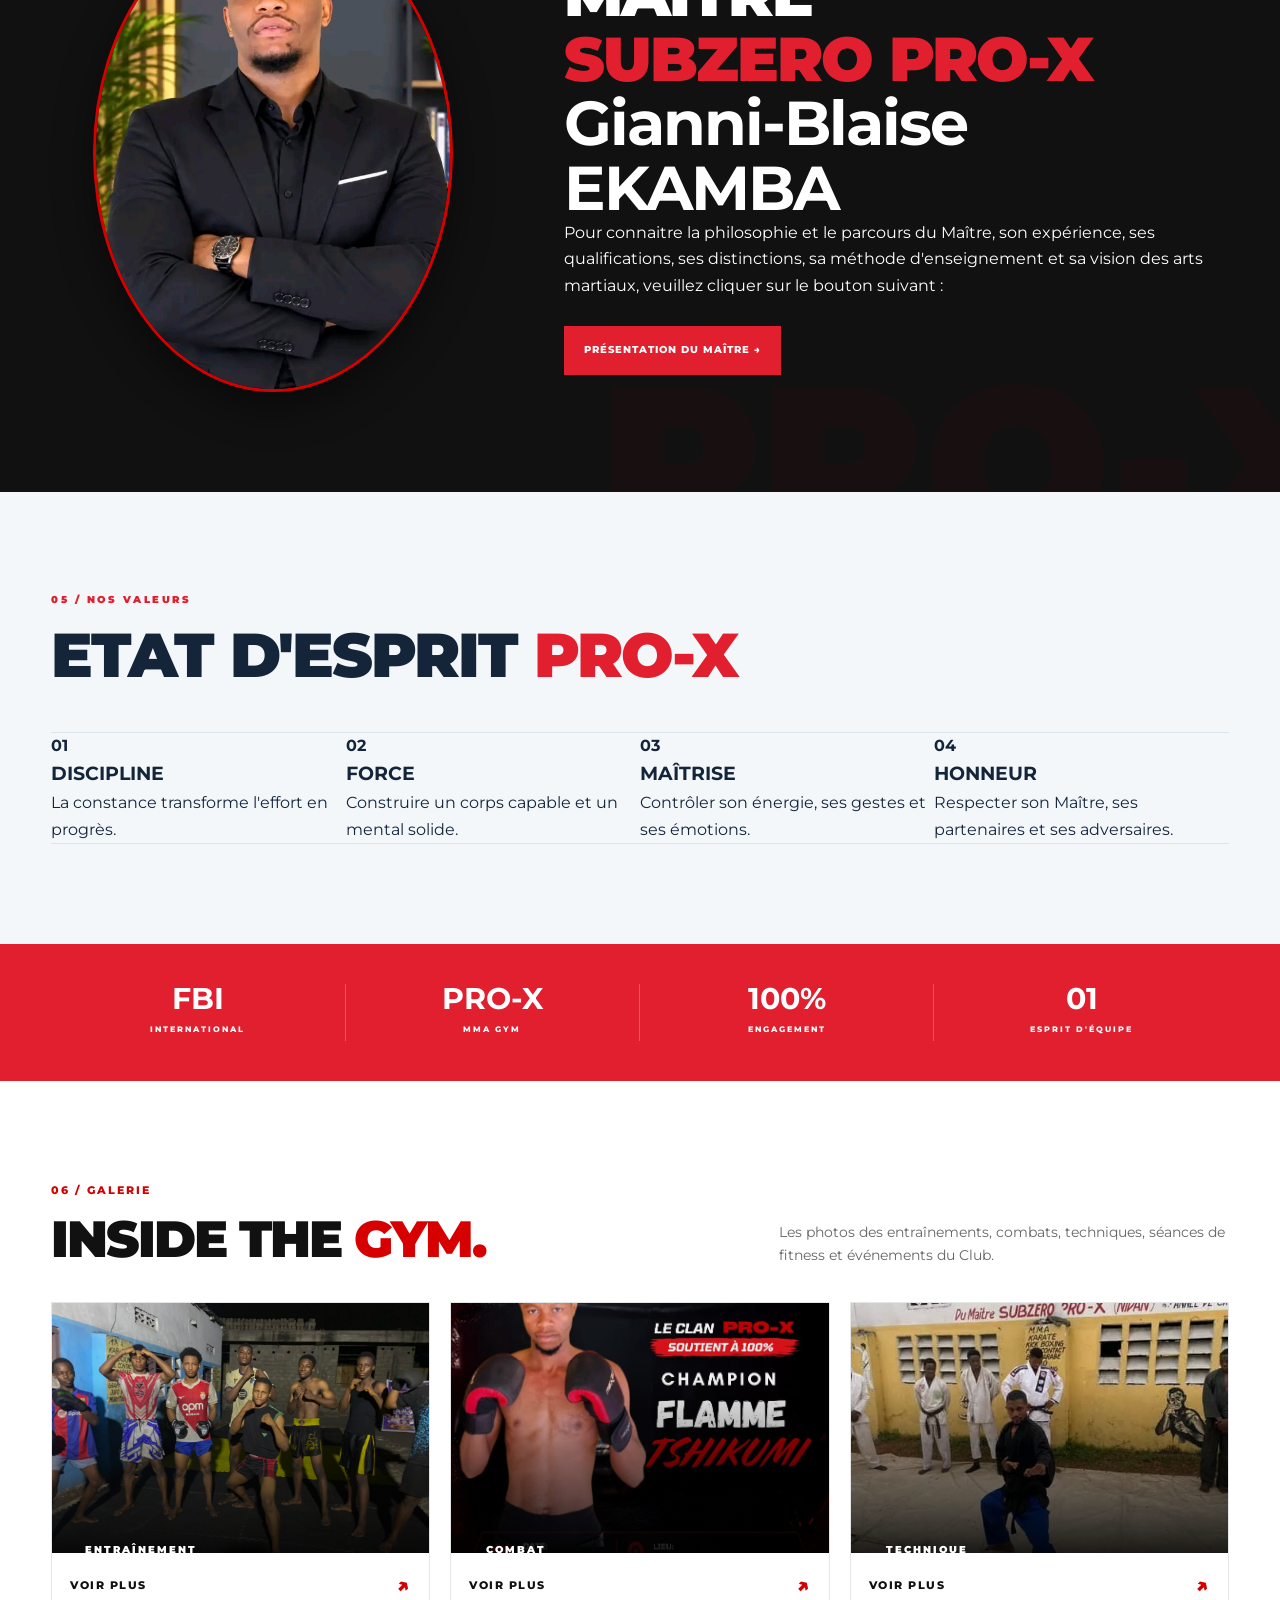
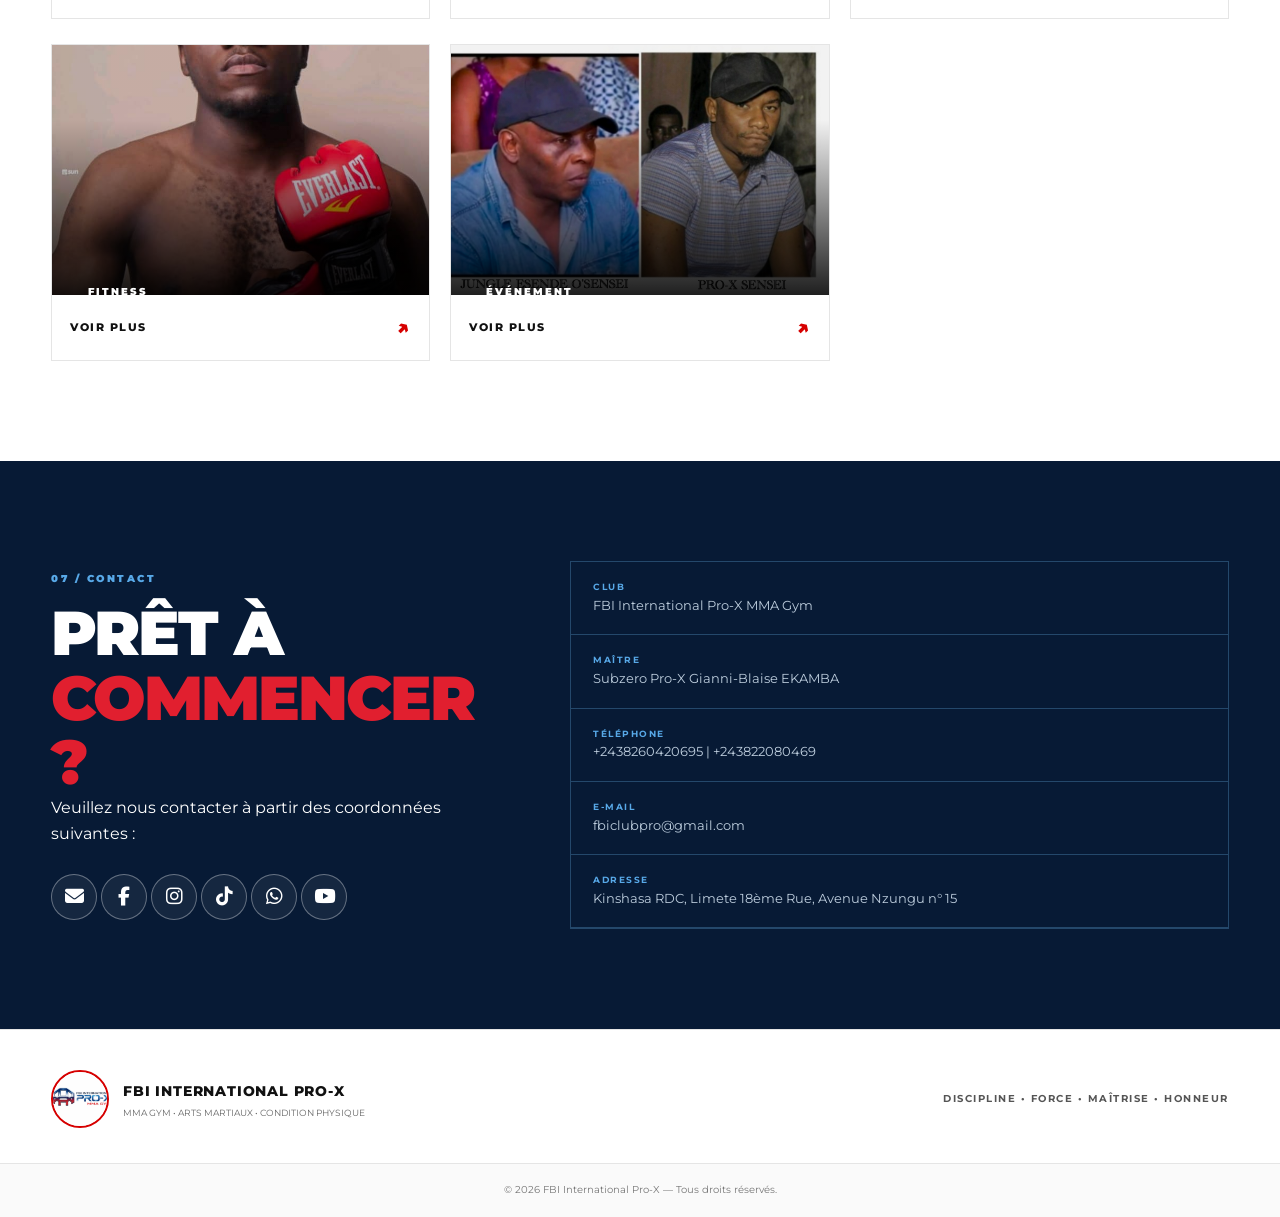
==== commit 57e57854: "Update index.html" ====
--- a/index.html
+++ b/index.html
@@ -95,7 +95,7 @@
         <i class="fa-brands fa-tiktok"></i>
     </a>
 
-    <a href="https://wa.me/243822080469"
+    <a href="https://wa.me/243829145397"
        class="contact-social"
        target="_blank"
        rel="noopener noreferrer"
--- a/css/style.css
+++ b/css/style.css
@@ -567,3 +567,61 @@
         font-size: 13px;
     }
 }
+
+```css
+/* ==========================================
+   RÉSEAUX SOCIAUX — SECTION CONTACT
+========================================== */
+
+.contact-socials {
+    display: flex;
+    align-items: center;
+    flex-wrap: wrap;
+    gap: 12px;
+    margin-top: 28px;
+}
+
+.contact-social {
+    display: inline-flex;
+    align-items: center;
+    justify-content: center;
+    width: 46px;
+    height: 46px;
+    border: 1px solid rgba(255, 255, 255, 0.35);
+    border-radius: 50%;
+    background: rgba(255, 255, 255, 0.06);
+    color: #fff;
+    font-size: 19px;
+    text-decoration: none;
+    transition:
+        background .25s ease,
+        color .25s ease,
+        border-color .25s ease,
+        transform .25s ease;
+}
+
+.contact-social:hover {
+    background: #d60000;
+    color: #fff;
+    border-color: #d60000;
+    transform: translateY(-4px);
+}
+
+.contact-social:focus-visible {
+    outline: 2px solid #fff;
+    outline-offset: 4px;
+}
+
+/* Adaptation aux téléphones */
+@media (max-width: 600px) {
+    .contact-socials {
+        gap: 10px;
+        margin-top: 22px;
+    }
+
+    .contact-social {
+        width: 42px;
+        height: 42px;
+        font-size: 17px;
+    }
+}
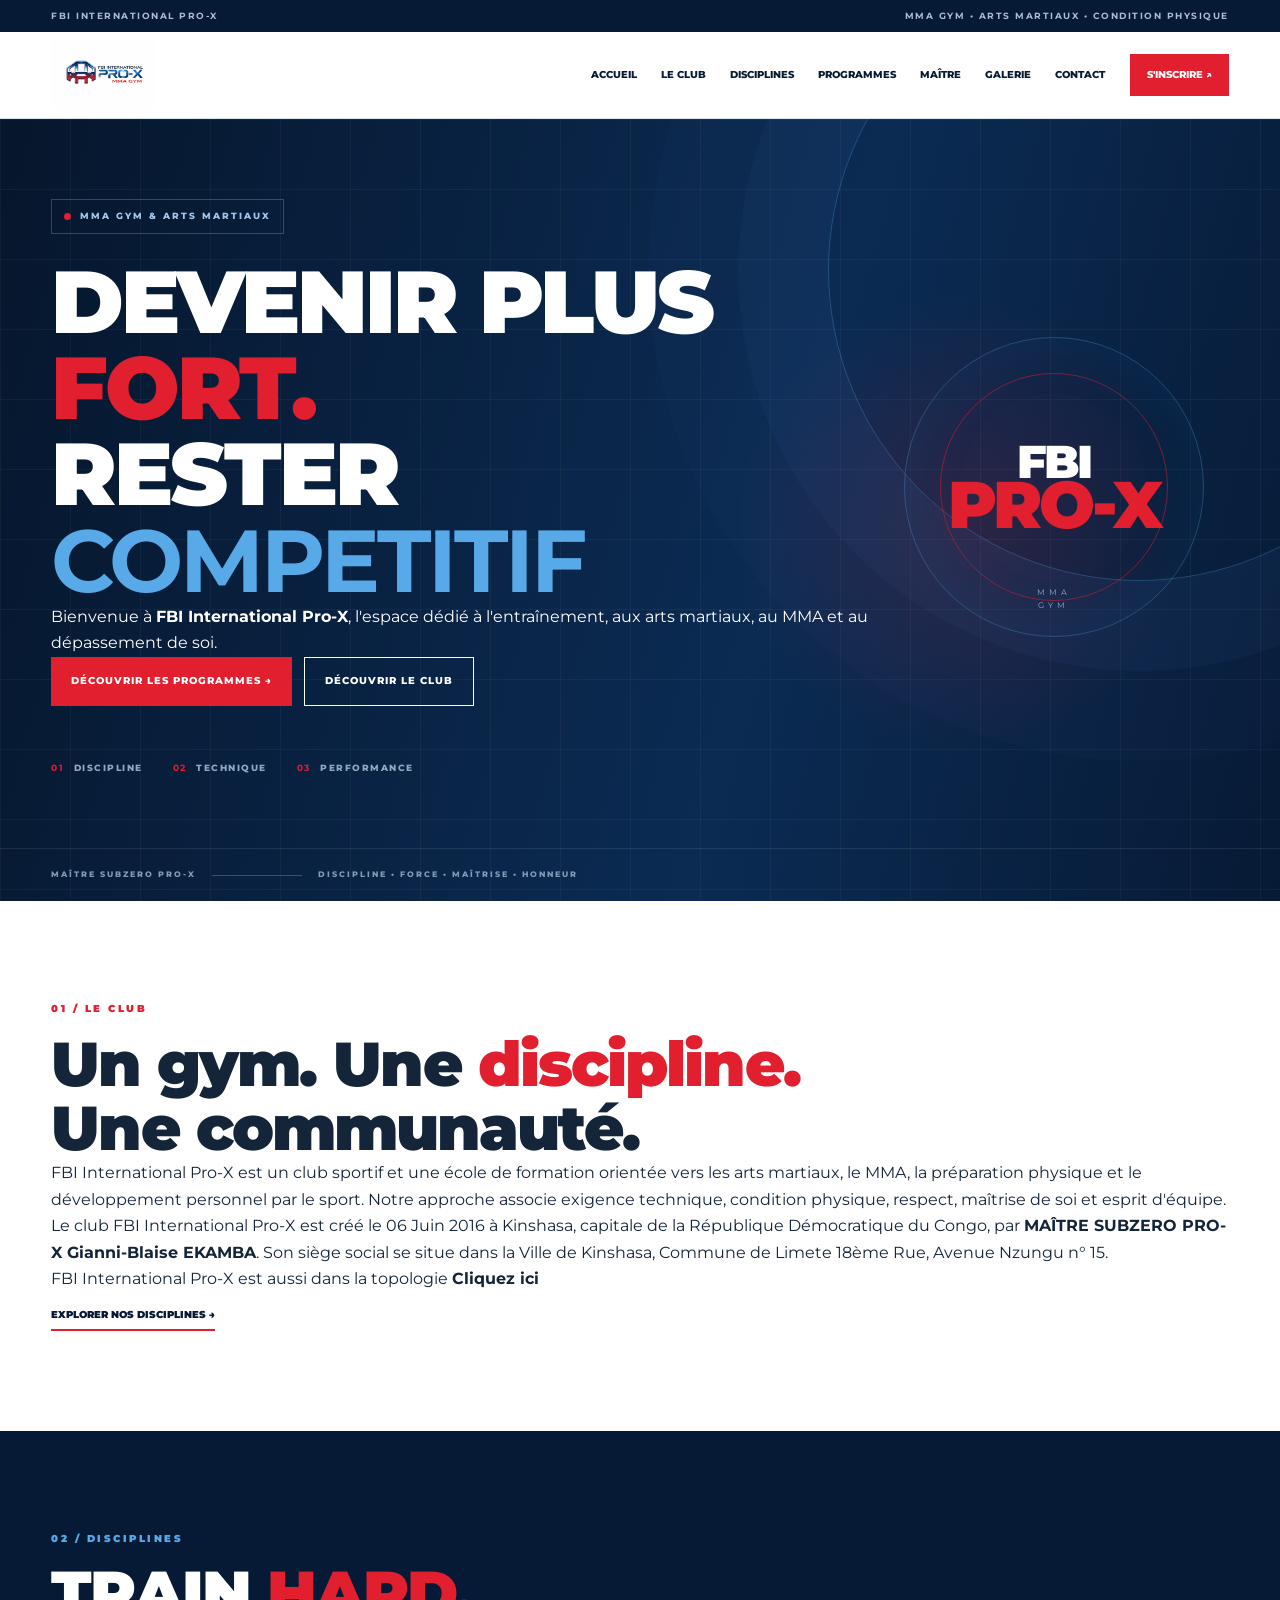
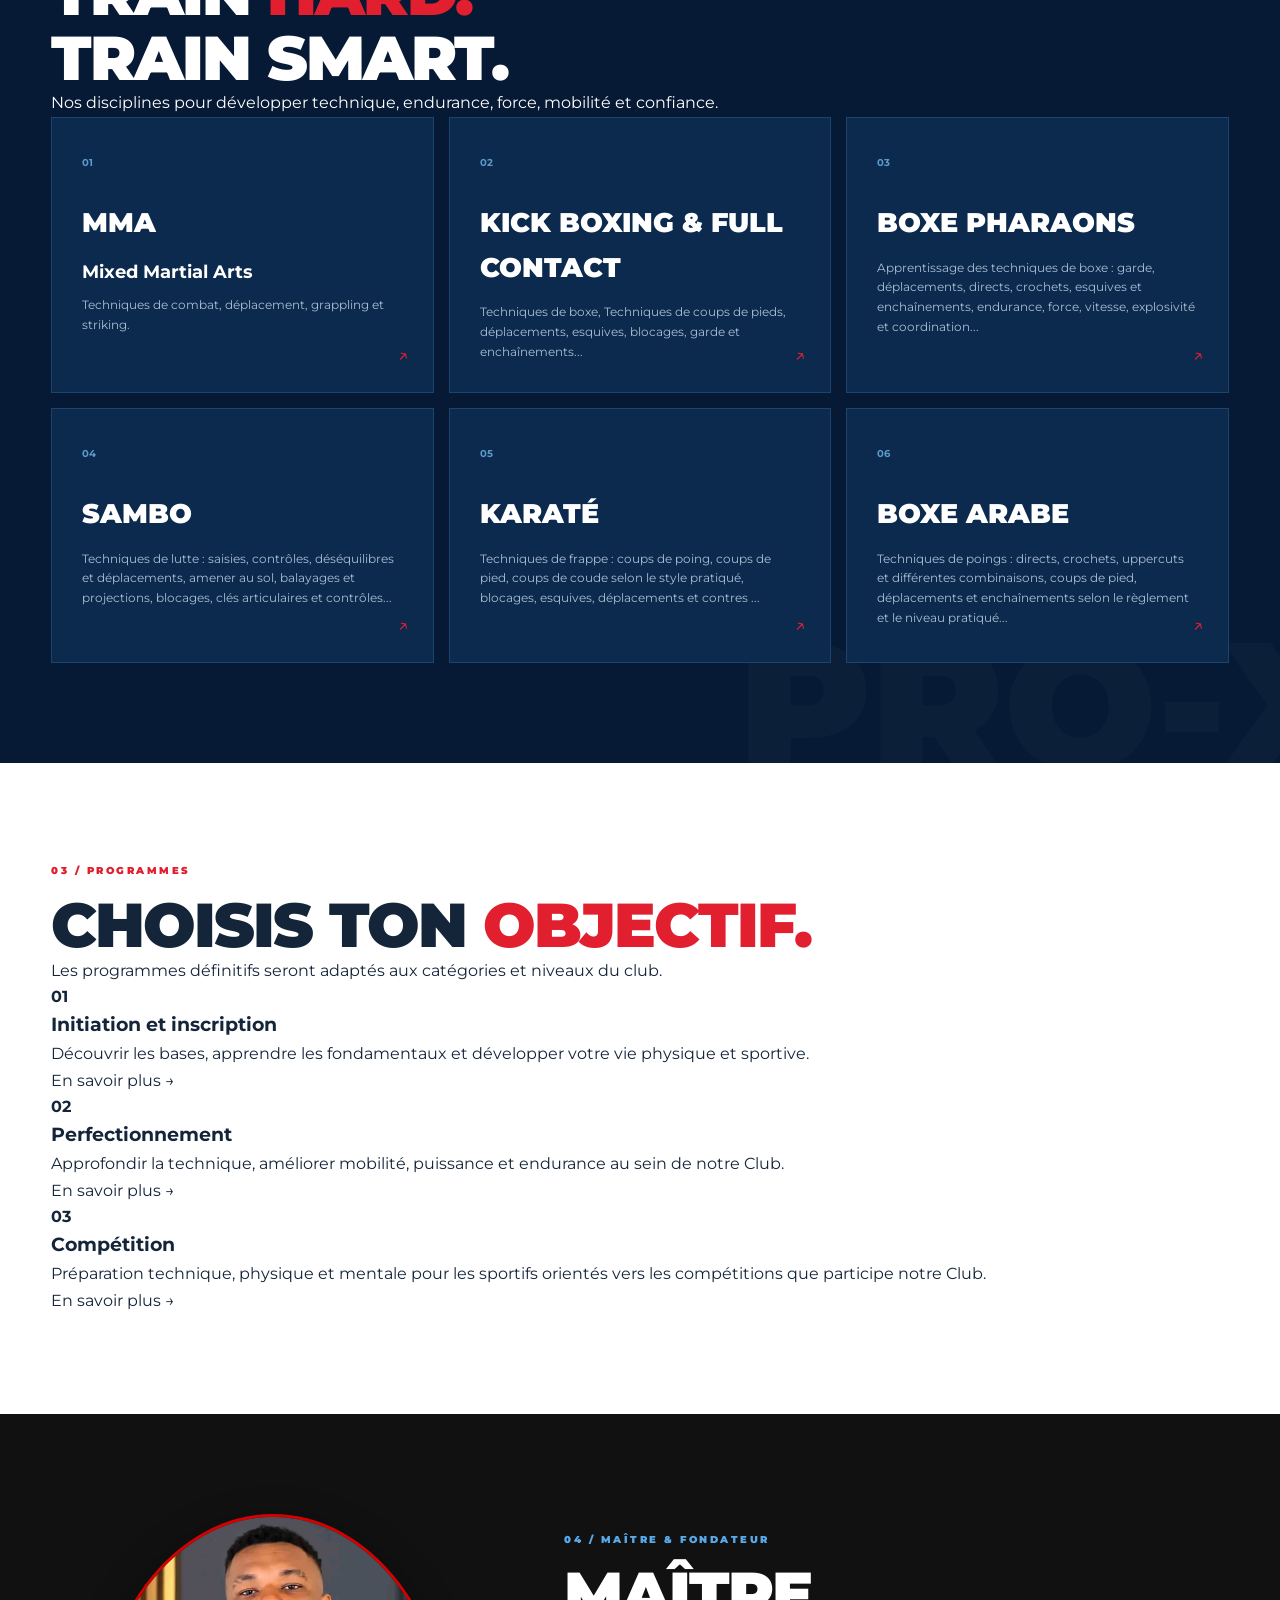
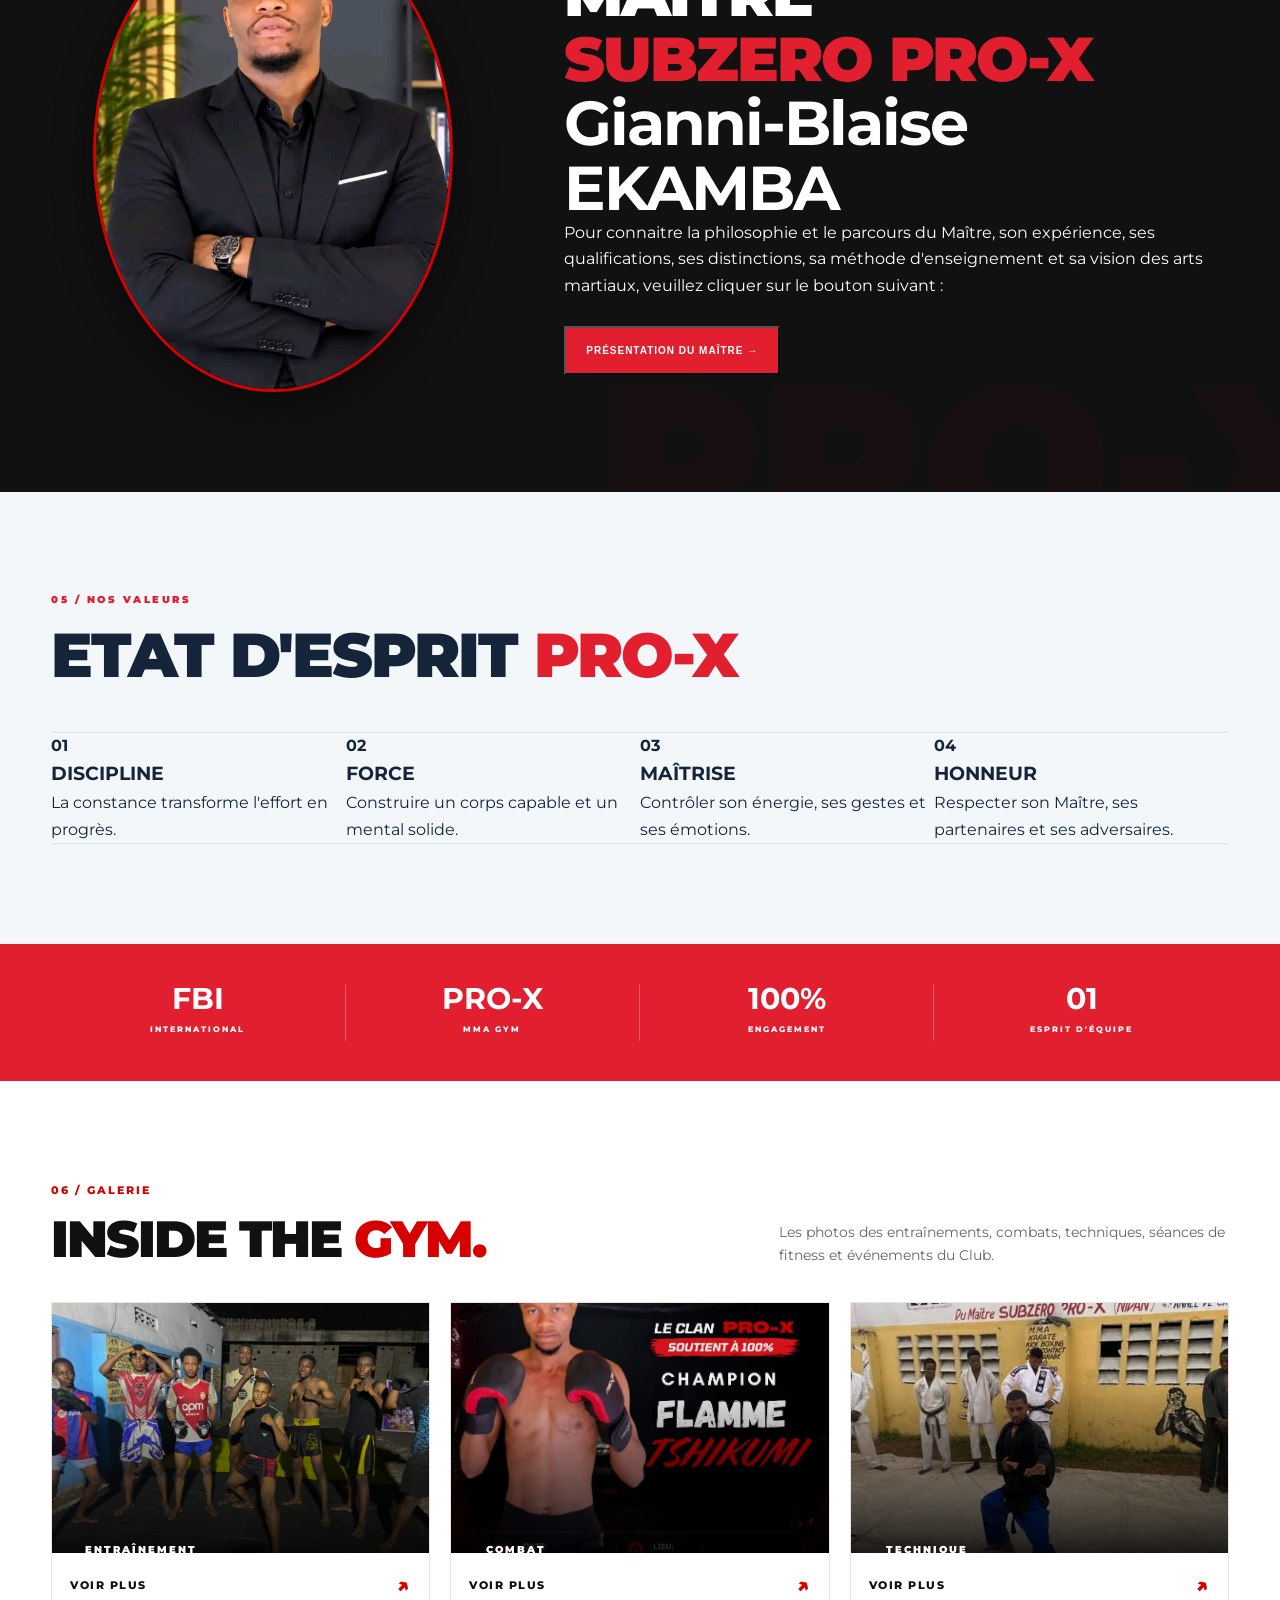
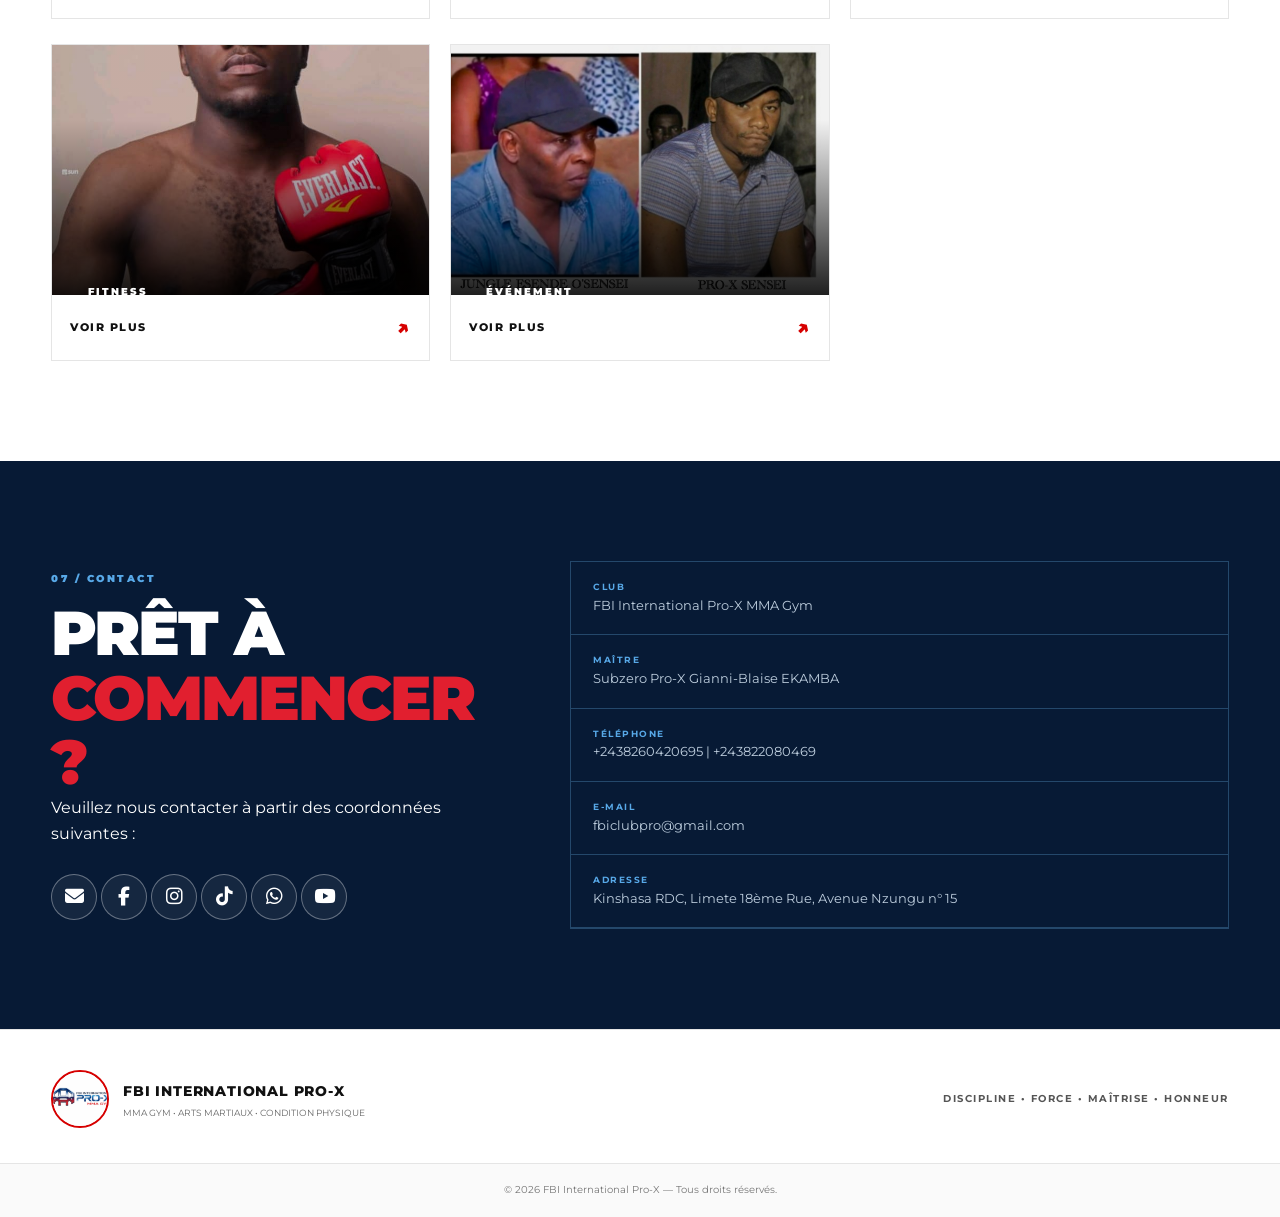
==== commit b9afc9f7: "Update index.html" ====
--- a/index.html
+++ b/index.html
@@ -43,7 +43,118 @@
 <article><b>02</b><h3>Perfectionnement</h3><p>Approfondir la technique, améliorer mobilité, puissance et endurance au sein de notre Club.</p><a href="programme_perfectionnement.html">En savoir plus →</a></article>
 <article class="highlight"><b>03</b><h3>Compétition</h3><p>Préparation technique, physique et mentale pour les sportifs orientés vers les compétitions que participe notre Club.</p><a href="programme_competition.html">En savoir plus →</a></article>
 </div></div></section>
-<section class="section master-section" id="maitre"><div class="master-bg">PRO-X</div><div class="container master-grid"><div class="master-logo"><img src="images/subzero.jpg" alt="FBI International Pro-X"></div><div><div class="section-tag light">04 / MAÎTRE &amp; FONDATEUR</div><h2>MAÎTRE<br><span>SUBZERO PRO-X <strong>Gianni-Blaise EKAMBA</strong></span></h2><p class="big-text">Pour connaitre la philosophie et le parcours du Maître, son expérience, ses qualifications, ses distinctions, sa méthode d'enseignement et sa vision des arts martiaux, veuillez cliquer sur le bouton suivant :</p><br><a href="#contact" class="btn btn-red">Présentation du Maître →</a></div></div></section>
+<section class="section master-section" id="maitre"><div class="master-bg">PRO-X</div><div class="container master-grid"><div class="master-logo"><img src="images/subzero.jpg" alt="FBI International Pro-X"></div><div><div class="section-tag light">04 / MAÎTRE &amp; FONDATEUR</div><h2>MAÎTRE<br><span>SUBZERO PRO-X <strong>Gianni-Blaise EKAMBA</strong></span></h2><p class="big-text">Pour connaitre la philosophie et le parcours du Maître, son expérience, ses qualifications, ses distinctions, sa méthode d'enseignement et sa vision des arts martiaux, veuillez cliquer sur le bouton suivant :</p><br><button type="button" class="btn btn-red" id="openMasterModal" aria-haspopup="dialog" aria-controls="masterModal">Présentation du Maître →</button></div></div></section>
+<!-- BOÎTE DE DIALOGUE : PRÉSENTATION DU MAÎTRE -->
+<div class="master-modal" id="masterModal" hidden>
+    <div class="master-modal-overlay" data-close-master></div>
+
+    <div class="master-modal-content"
+         role="dialog"
+         aria-modal="true"
+         aria-labelledby="masterModalTitle"
+         aria-describedby="masterModalIntro"
+         tabindex="-1">
+
+        <button type="button"
+                class="master-modal-close"
+                id="closeMasterModal"
+                aria-label="Fermer la présentation">
+            &times;
+        </button>
+
+        <div class="master-modal-header">
+            <div class="master-modal-tag">
+                FBI INTERNATIONAL PRO-X
+            </div>
+
+            <h2 id="masterModalTitle">
+                MAÎTRE <span>SUBZERO PRO-X</span>
+            </h2>
+
+            <p class="master-modal-name">Gianni-Blaise EKAMBA</p>
+
+            <p id="masterModalIntro">
+                Philosophie, parcours et vision des arts martiaux.
+            </p>
+        </div>
+
+        <div class="master-modal-body">
+
+            <article class="master-modal-section">
+                <h3>01. Philosophie du Maître</h3>
+                <p>
+                    Pour Maître Subzero Pro-X, les arts martiaux ne se
+                    limitent pas au combat. Ils constituent une école
+                    de discipline, de maîtrise de soi, de persévérance
+                    et de respect. La véritable force s'accompagne de
+                    responsabilité, d'humilité et de contrôle de ses actes.
+                </p>
+            </article>
+
+            <article class="master-modal-section">
+                <h3>02. Parcours et expérience</h3>
+                <p>
+                    À travers FBI International Pro-X, le Maître s'inscrit
+                    dans une démarche de transmission des valeurs martiales
+                    et de développement des capacités physiques et mentales.
+                    Son parcours détaillé, les étapes de sa formation et
+                    ses expériences en compétition ou en encadrement
+                    pourront être présentés ici à partir de ses informations
+                    biographiques vérifiées.
+                </p>
+            </article>
+
+            <article class="master-modal-section">
+                <h3>03. Qualifications et distinctions</h3>
+                <p>
+                    Les grades, diplômes, certifications, titres sportifs
+                    et distinctions du Maître ont vocation à être présentés
+                    de manière précise et transparente, sur la base des
+                    documents et attestations correspondants.
+                </p>
+            </article>
+
+            <article class="master-modal-section">
+                <h3>04. Méthode d'enseignement</h3>
+                <p>
+                    L'approche pédagogique du club peut s'articuler autour
+                    de la progression adaptée au niveau de chaque pratiquant,
+                    de l'apprentissage technique, de la condition physique,
+                    de la répétition des gestes, de la sécurité et du respect
+                    des partenaires. L'objectif est de développer des
+                    pratiquants disciplinés, persévérants et responsables.
+                </p>
+            </article>
+
+            <article class="master-modal-section">
+                <h3>05. Vision des arts martiaux</h3>
+                <p>
+                    La vision portée par FBI International Pro-X est de
+                    faire des arts martiaux un moyen d'épanouissement,
+                    de formation du caractère et de dépassement de soi.
+                    Le club entend promouvoir la discipline, la force
+                    maîtrisée, l'honneur, le respect et l'excellence,
+                    aussi bien dans la salle qu'en dehors.
+                </p>
+            </article>
+
+            <div class="master-modal-motto">
+                DISCIPLINE · FORCE · MAÎTRISE · HONNEUR
+            </div>
+        </div>
+
+        <div class="master-modal-footer">
+            <span>FBI INTERNATIONAL PRO-X · MMA GYM</span>
+
+            <button type="button"
+                    class="btn btn-red"
+                    data-close-master>
+                FERMER
+            </button>
+        </div>
+    </div>
+</div>
+
 <section class="section values"><div class="container"><div class="section-tag">05 / NOS VALEURS</div><h2>ETAT D'ESPRIT <span>PRO-X</span></h2><div class="values-grid"><div><b>01</b><h3>DISCIPLINE</h3><p>La constance transforme l'effort en progrès.</p></div><div><b>02</b><h3>FORCE</h3><p>Construire un corps capable et un mental solide.</p></div><div><b>03</b><h3>MAÎTRISE</h3><p>Contrôler son énergie, ses gestes et ses émotions.</p></div><div><b>04</b><h3>HONNEUR</h3><p>Respecter son Maître, ses partenaires et ses adversaires.</p></div></div></div></section>
 <section class="stats"><div class="container stats-grid"><div><strong>FBI</strong><span>INTERNATIONAL</span></div><div><strong>PRO-X</strong><span>MMA GYM</span></div><div><strong>100%</strong><span>ENGAGEMENT</span></div><div><strong>01</strong><span>ESPRIT D'ÉQUIPE</span></div></div></section>
 <section class="section gallery" id="galerie"><div class="container"><div class="section-head"><div><div class="section-tag">06 / GALERIE</div><h2>INSIDE THE <span>GYM.</span></h2></div><p>Les photos des entraînements, combats, techniques, séances de fitness et événements du Club.</p></div><div class="gallery-placeholder">
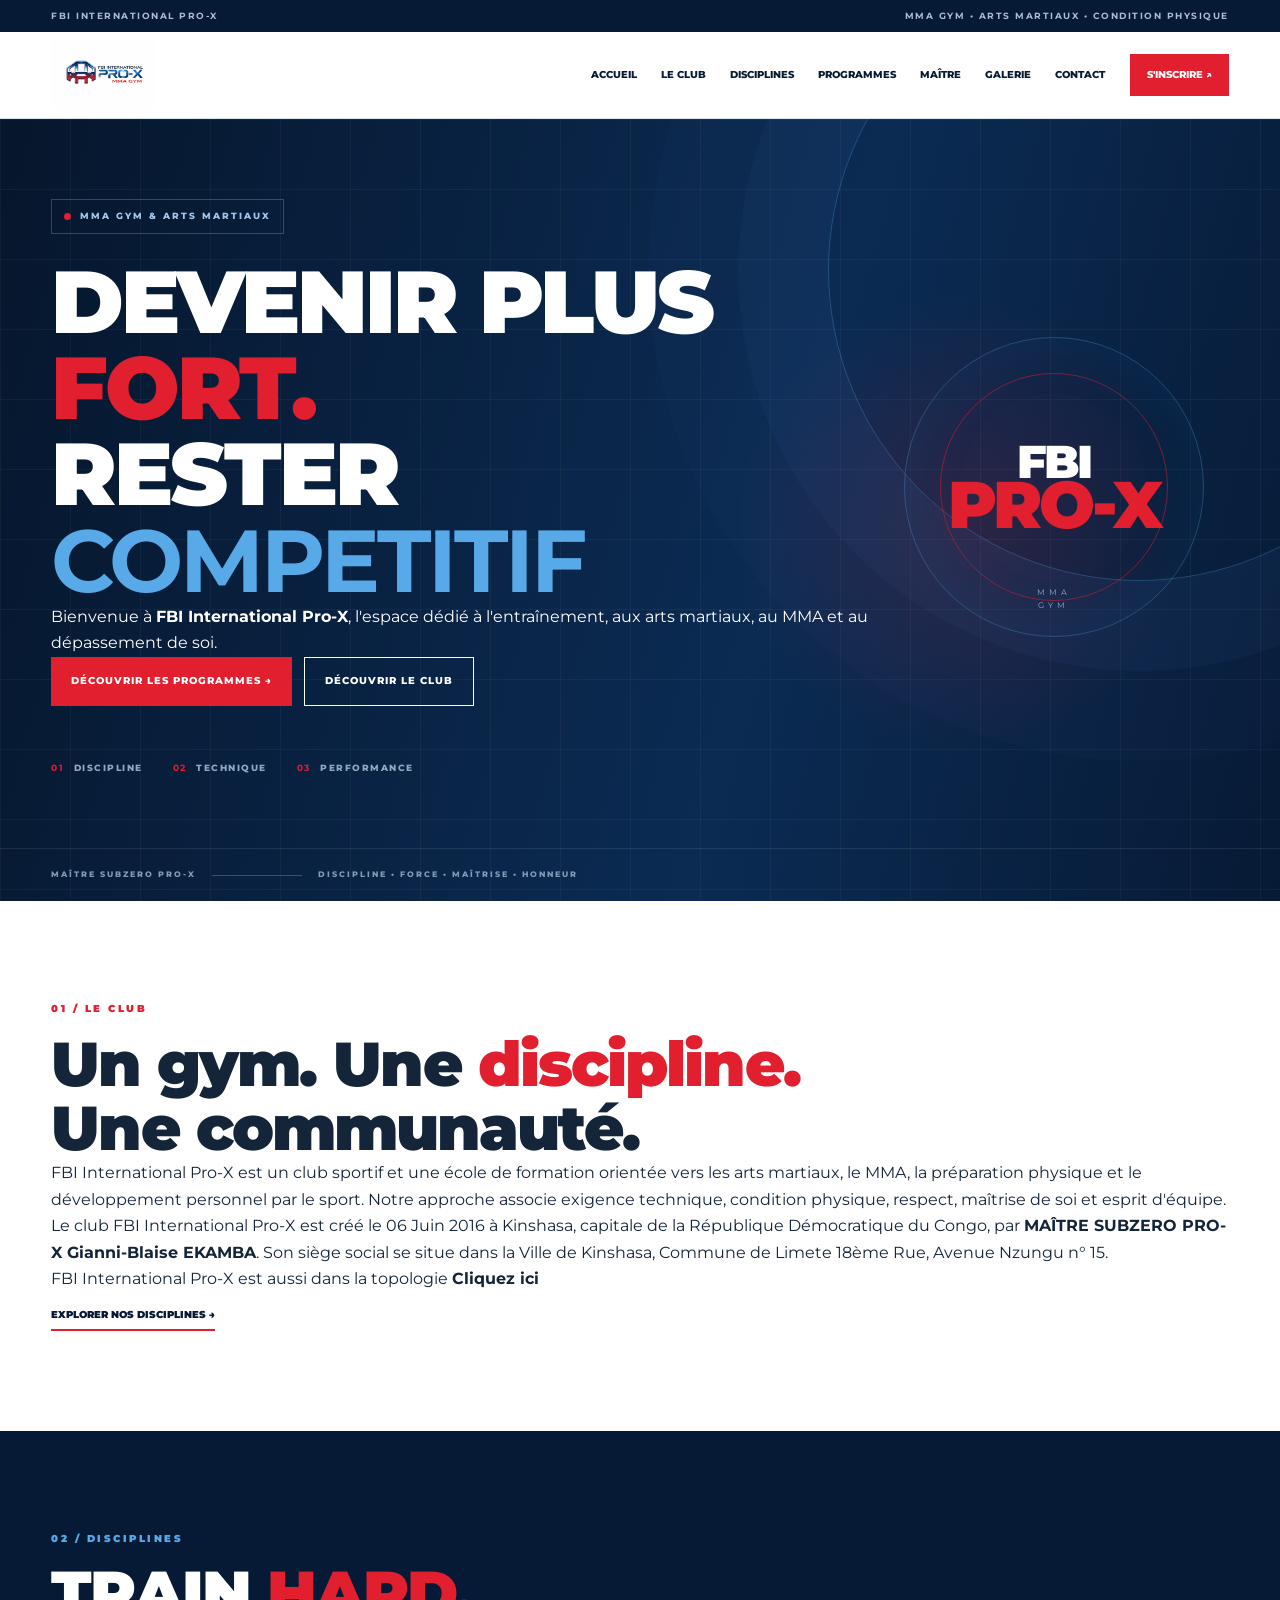
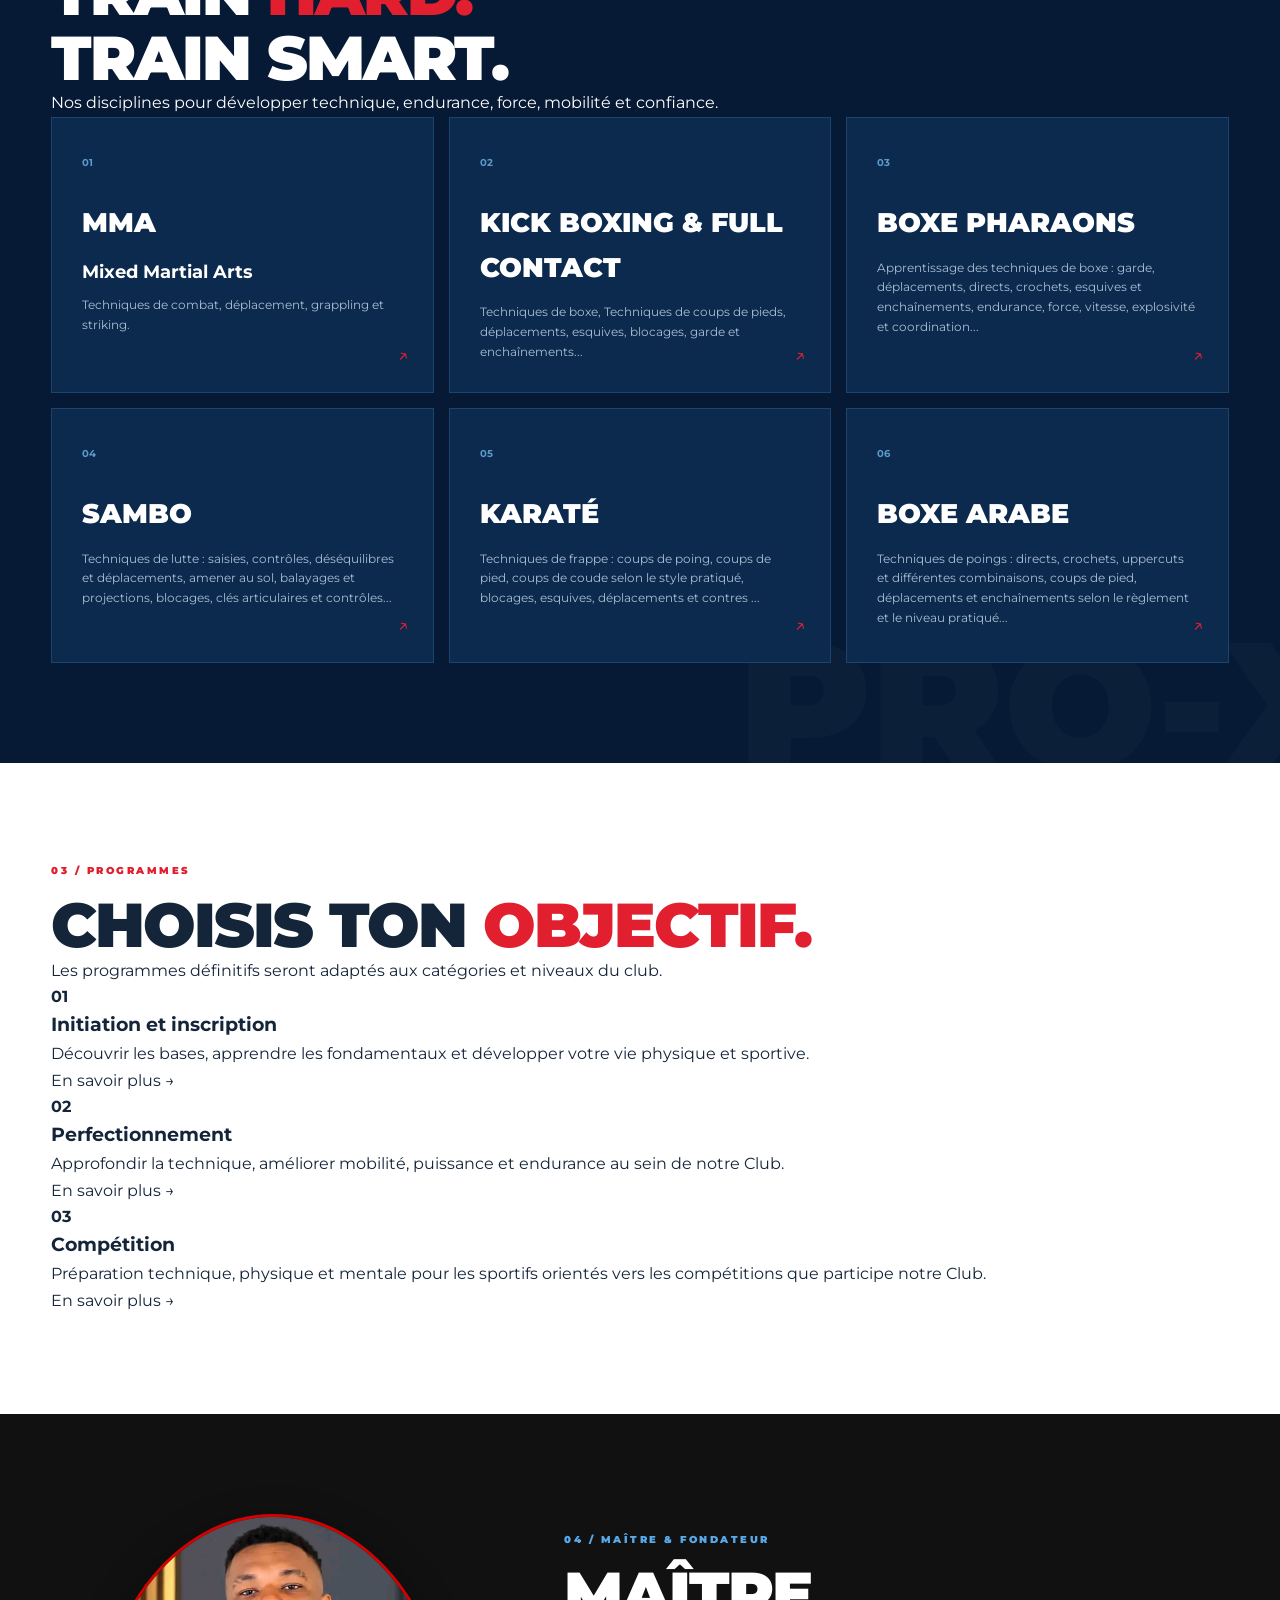
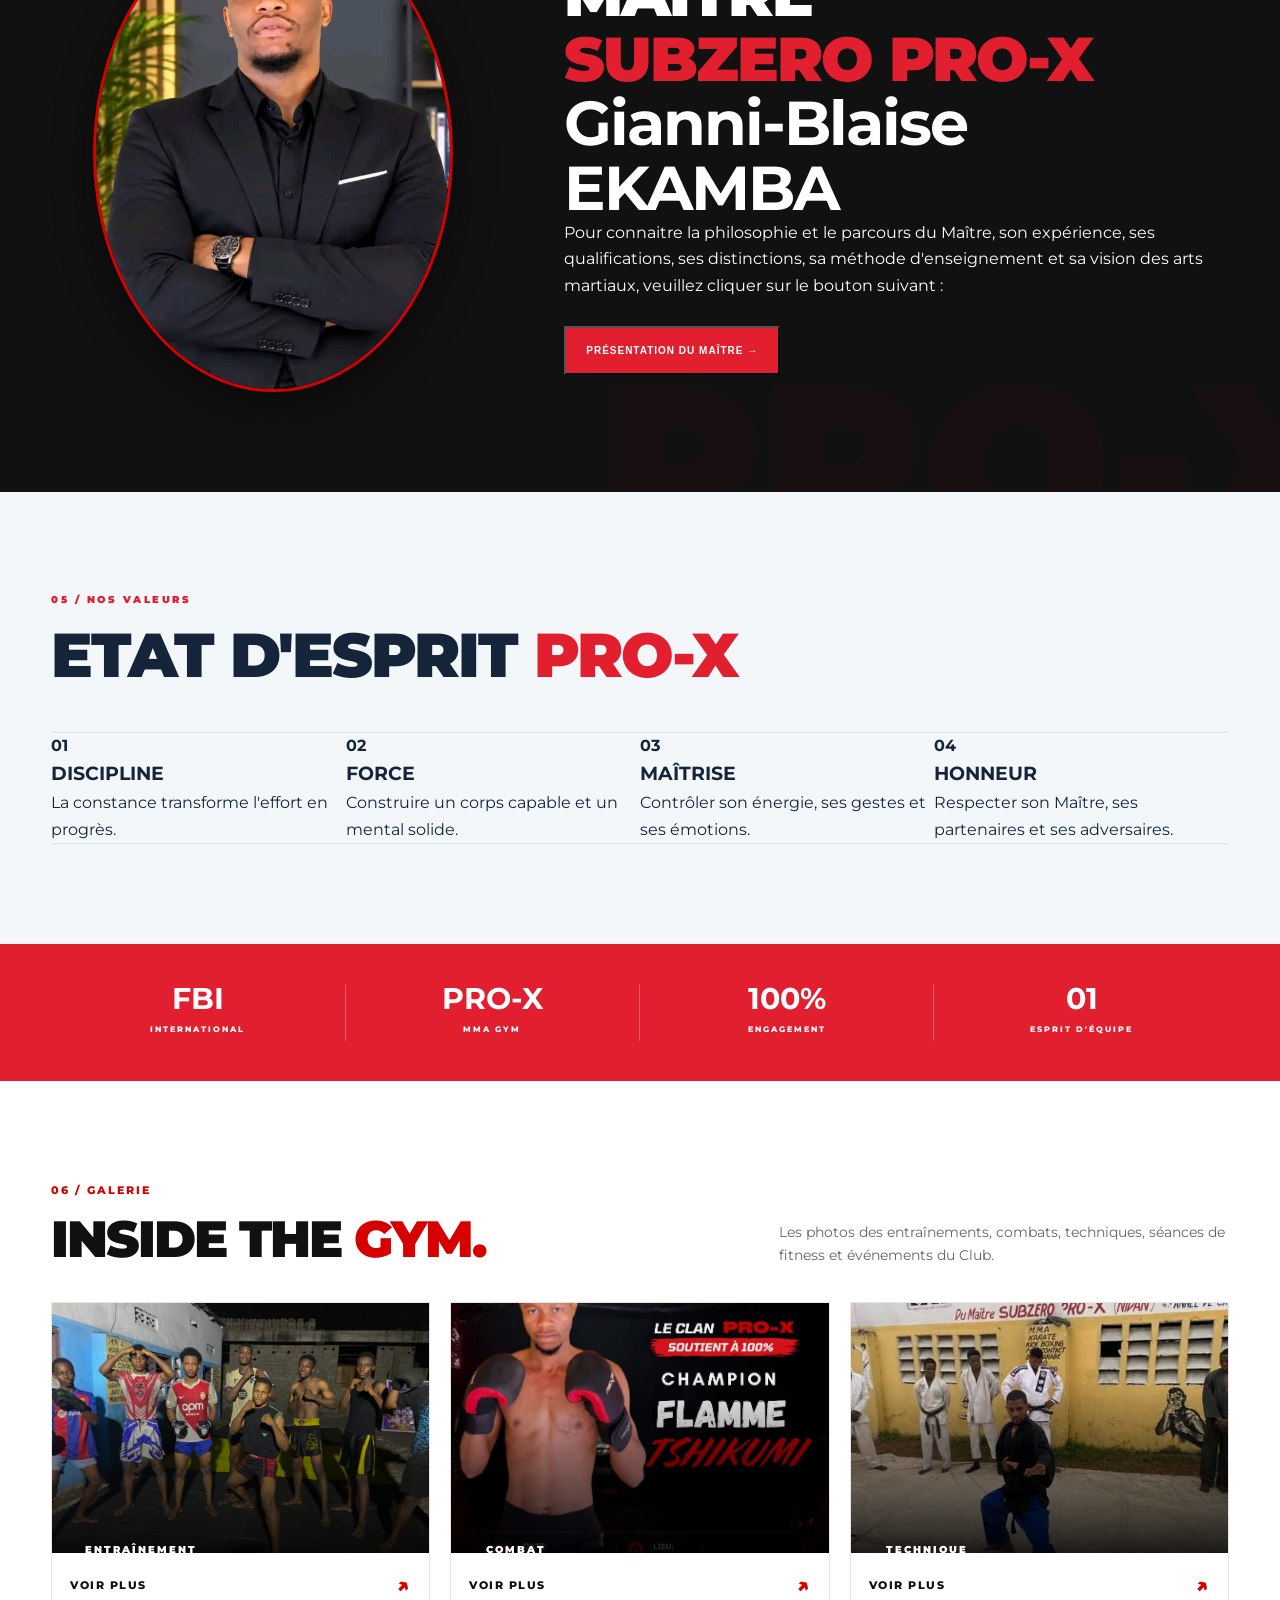
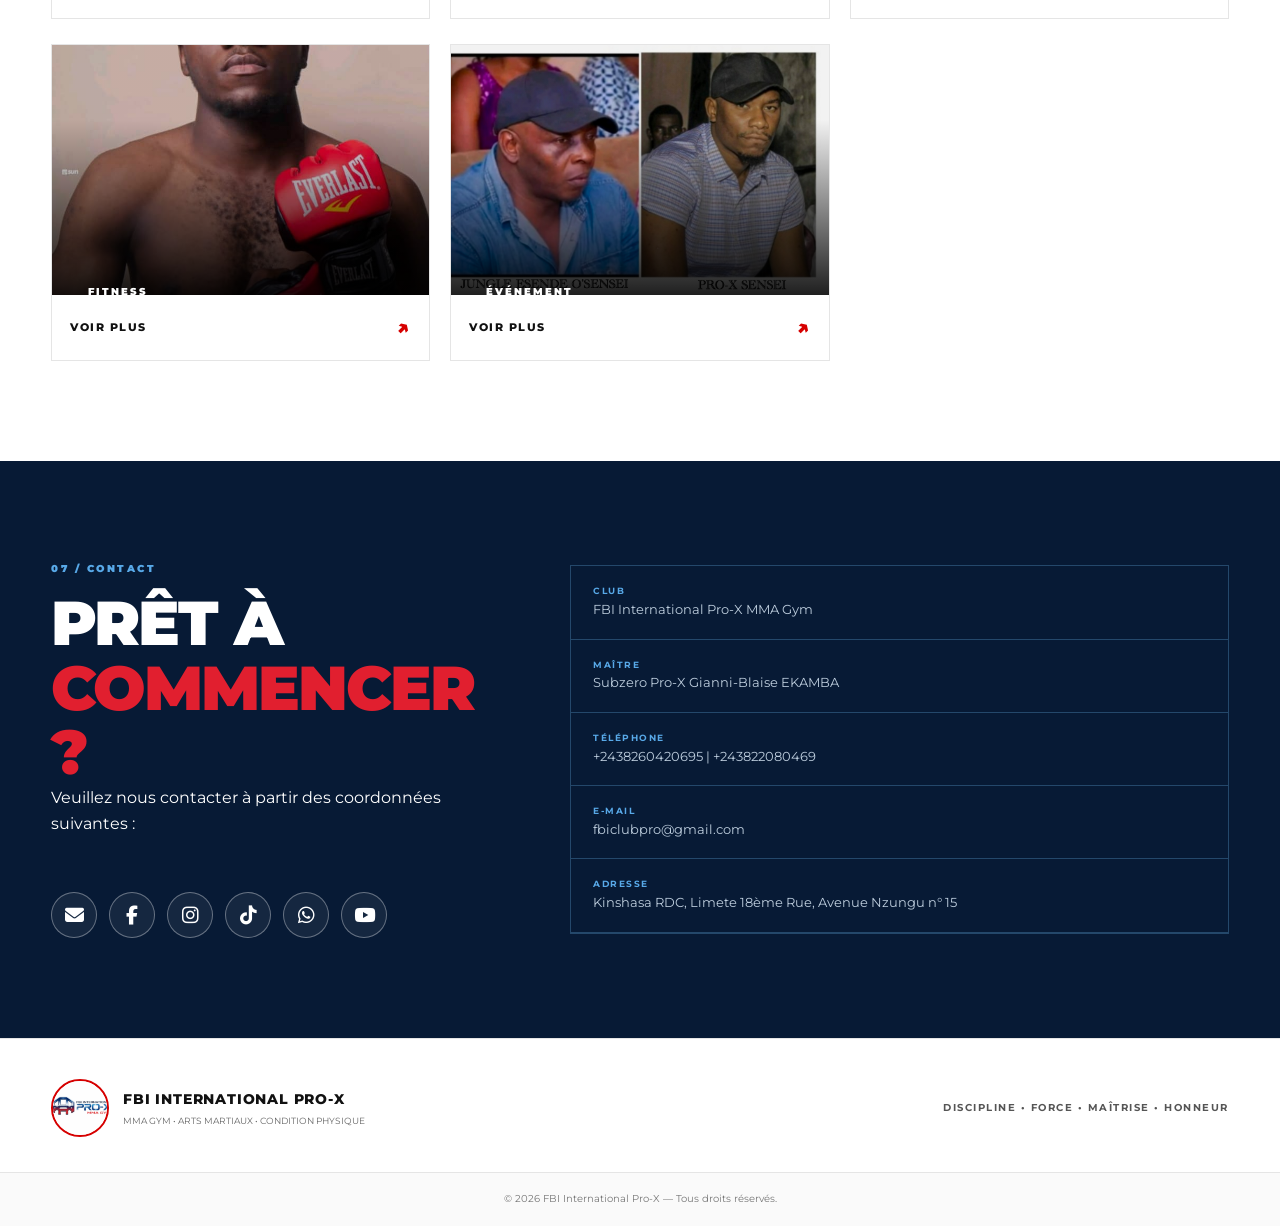
==== commit d78bcb47: "Update index.html" ====
--- a/index.html
+++ b/index.html
@@ -45,115 +45,7 @@
 </div></div></section>
 <section class="section master-section" id="maitre"><div class="master-bg">PRO-X</div><div class="container master-grid"><div class="master-logo"><img src="images/subzero.jpg" alt="FBI International Pro-X"></div><div><div class="section-tag light">04 / MAÎTRE &amp; FONDATEUR</div><h2>MAÎTRE<br><span>SUBZERO PRO-X <strong>Gianni-Blaise EKAMBA</strong></span></h2><p class="big-text">Pour connaitre la philosophie et le parcours du Maître, son expérience, ses qualifications, ses distinctions, sa méthode d'enseignement et sa vision des arts martiaux, veuillez cliquer sur le bouton suivant :</p><br><button type="button" class="btn btn-red" id="openMasterModal" aria-haspopup="dialog" aria-controls="masterModal">Présentation du Maître →</button></div></div></section>
 <!-- BOÎTE DE DIALOGUE : PRÉSENTATION DU MAÎTRE -->
-<div class="master-modal" id="masterModal" hidden>
-    <div class="master-modal-overlay" data-close-master></div>
-
-    <div class="master-modal-content"
-         role="dialog"
-         aria-modal="true"
-         aria-labelledby="masterModalTitle"
-         aria-describedby="masterModalIntro"
-         tabindex="-1">
-
-        <button type="button"
-                class="master-modal-close"
-                id="closeMasterModal"
-                aria-label="Fermer la présentation">
-            &times;
-        </button>
-
-        <div class="master-modal-header">
-            <div class="master-modal-tag">
-                FBI INTERNATIONAL PRO-X
-            </div>
-
-            <h2 id="masterModalTitle">
-                MAÎTRE <span>SUBZERO PRO-X</span>
-            </h2>
-
-            <p class="master-modal-name">Gianni-Blaise EKAMBA</p>
-
-            <p id="masterModalIntro">
-                Philosophie, parcours et vision des arts martiaux.
-            </p>
-        </div>
-
-        <div class="master-modal-body">
-
-            <article class="master-modal-section">
-                <h3>01. Philosophie du Maître</h3>
-                <p>
-                    Pour Maître Subzero Pro-X, les arts martiaux ne se
-                    limitent pas au combat. Ils constituent une école
-                    de discipline, de maîtrise de soi, de persévérance
-                    et de respect. La véritable force s'accompagne de
-                    responsabilité, d'humilité et de contrôle de ses actes.
-                </p>
-            </article>
-
-            <article class="master-modal-section">
-                <h3>02. Parcours et expérience</h3>
-                <p>
-                    À travers FBI International Pro-X, le Maître s'inscrit
-                    dans une démarche de transmission des valeurs martiales
-                    et de développement des capacités physiques et mentales.
-                    Son parcours détaillé, les étapes de sa formation et
-                    ses expériences en compétition ou en encadrement
-                    pourront être présentés ici à partir de ses informations
-                    biographiques vérifiées.
-                </p>
-            </article>
-
-            <article class="master-modal-section">
-                <h3>03. Qualifications et distinctions</h3>
-                <p>
-                    Les grades, diplômes, certifications, titres sportifs
-                    et distinctions du Maître ont vocation à être présentés
-                    de manière précise et transparente, sur la base des
-                    documents et attestations correspondants.
-                </p>
-            </article>
-
-            <article class="master-modal-section">
-                <h3>04. Méthode d'enseignement</h3>
-                <p>
-                    L'approche pédagogique du club peut s'articuler autour
-                    de la progression adaptée au niveau de chaque pratiquant,
-                    de l'apprentissage technique, de la condition physique,
-                    de la répétition des gestes, de la sécurité et du respect
-                    des partenaires. L'objectif est de développer des
-                    pratiquants disciplinés, persévérants et responsables.
-                </p>
-            </article>
-
-            <article class="master-modal-section">
-                <h3>05. Vision des arts martiaux</h3>
-                <p>
-                    La vision portée par FBI International Pro-X est de
-                    faire des arts martiaux un moyen d'épanouissement,
-                    de formation du caractère et de dépassement de soi.
-                    Le club entend promouvoir la discipline, la force
-                    maîtrisée, l'honneur, le respect et l'excellence,
-                    aussi bien dans la salle qu'en dehors.
-                </p>
-            </article>
-
-            <div class="master-modal-motto">
-                DISCIPLINE · FORCE · MAÎTRISE · HONNEUR
-            </div>
-        </div>
-
-        <div class="master-modal-footer">
-            <span>FBI INTERNATIONAL PRO-X · MMA GYM</span>
-
-            <button type="button"
-                    class="btn btn-red"
-                    data-close-master>
-                FERMER
-            </button>
-        </div>
-    </div>
-</div>
+<div class="master-modal" id="masterModal" hidden><div class="master-modal-overlay" data-close-master></div><div class="master-modal-content" role="dialog" aria-modal="true" aria-labelledby="masterModalTitle" aria-describedby="masterModalIntro" tabindex="-1"><button type="button" class="master-modal-close" id="closeMasterModal" aria-label="Fermer la présentation">&times;</button><div class="master-modal-header"><div class="master-modal-tag">FBI INTERNATIONAL PRO-X</div><h2 id="masterModalTitle">MAÎTRE <span>SUBZERO PRO-X</span></h2><p class="master-modal-name">Gianni-Blaise EKAMBA</p><p id="masterModalIntro">Philosophie, parcours et vision des arts martiaux du Maître.</p></div><div class="master-modal-body"><article class="master-modal-section"><h3>01. Philosophie du Maître</h3><p>Pour Maître Subzero Pro-X, les arts martiaux ne se limitent pas au combat. Ils constituent une école de discipline, de maîtrise de soi, de persévérance et de respect. La véritable force s'accompagne de responsabilité, d'humilité et de contrôle de ses actes.</p></article><article class="master-modal-section"><h3>02. Parcours et expérience</h3><p>À travers FBI International Pro-X, le Maître s'inscrit dans une démarche de transmission des valeurs martiales et de développement des capacités physiques et mentales. Parcours détaillé, les étapes de la formation et les expériences en compétition ou en encadrement du Maître.</p></article><article class="master-modal-section"><h3>03. Qualifications et distinctions</h3><p>Les grades, diplômes, certifications, titres sportifs et distinctions du Maître.</p></article><article class="master-modal-section"><h3>04. Méthode d'enseignement</h3><p>L'approche pédagogique du club peut s'articuler autour de la progression adaptée au niveau de chaque pratiquant, de l'apprentissage technique, de la condition physique, de la répétition des gestes, de la sécurité et du respect des partenaires. L'objectif est de développer des pratiquants disciplinés, persévérants et responsables.</p></article><article class="master-modal-section"><h3>05. Vision des arts martiaux</h3><p>La vision portée par FBI International Pro-X est de faire des arts martiaux un moyen d'épanouissement, de formation du caractère et de dépassement de soi. Le club entend promouvoir la discipline, la force maîtrisée, l'honneur, le respect et l'excellence, aussi bien dans la salle qu'en dehors.</p></article><div class="master-modal-motto">DISCIPLINE · FORCE · MAÎTRISE · HONNEUR</div></div><div class="master-modal-footer"><span>FBI INTERNATIONAL PRO-X · MMA GYM</span><button type="button" class="btn btn-red" data-close-master>FERMER</button></div></div></div>
 
 <section class="section values"><div class="container"><div class="section-tag">05 / NOS VALEURS</div><h2>ETAT D'ESPRIT <span>PRO-X</span></h2><div class="values-grid"><div><b>01</b><h3>DISCIPLINE</h3><p>La constance transforme l'effort en progrès.</p></div><div><b>02</b><h3>FORCE</h3><p>Construire un corps capable et un mental solide.</p></div><div><b>03</b><h3>MAÎTRISE</h3><p>Contrôler son énergie, ses gestes et ses émotions.</p></div><div><b>04</b><h3>HONNEUR</h3><p>Respecter son Maître, ses partenaires et ses adversaires.</p></div></div></div></section>
 <section class="stats"><div class="container stats-grid"><div><strong>FBI</strong><span>INTERNATIONAL</span></div><div><strong>PRO-X</strong><span>MMA GYM</span></div><div><strong>100%</strong><span>ENGAGEMENT</span></div><div><strong>01</strong><span>ESPRIT D'ÉQUIPE</span></div></div></section>
--- a/css/style.css
+++ b/css/style.css
@@ -568,7 +568,6 @@
     }
 }
 
-```css
 /* ==========================================
    RÉSEAUX SOCIAUX — SECTION CONTACT
 ========================================== */
@@ -625,3 +624,365 @@
         font-size: 17px;
     }
 }
+
+/* ==========================================
+   MODALE — PRÉSENTATION DU MAÎTRE
+   FBI INTERNATIONAL PRO-X
+========================================== */
+
+.master-modal[hidden] {
+    display: none !important;
+}
+
+.master-modal {
+    position: fixed;
+    inset: 0;
+    z-index: 99999;
+    display: flex;
+    align-items: center;
+    justify-content: center;
+    padding: 22px;
+}
+
+.master-modal-overlay {
+    position: absolute;
+    inset: 0;
+    background: rgba(0, 0, 0, .86);
+    backdrop-filter: blur(5px);
+    -webkit-backdrop-filter: blur(5px);
+}
+
+.master-modal-content {
+    position: relative;
+    z-index: 1;
+    width: 100%;
+    max-width: 850px;
+    max-height: 88vh;
+    overflow-y: auto;
+    overscroll-behavior: contain;
+    background: #111;
+    color: #f5f5f5;
+    border: 1px solid rgba(214, 0, 0, .65);
+    box-shadow: 0 25px 80px rgba(0, 0, 0, .55);
+    animation: masterModalAppear .3s ease;
+}
+
+.master-modal-content:focus {
+    outline: none;
+}
+
+.master-modal-close {
+    position: sticky;
+    top: 12px;
+    float: right;
+    z-index: 5;
+    display: flex;
+    align-items: center;
+    justify-content: center;
+    width: 42px;
+    height: 42px;
+    margin: 12px 12px -54px 0;
+    border: 1px solid rgba(255, 255, 255, .25);
+    border-radius: 50%;
+    background: #d60000;
+    color: #fff;
+    font-size: 29px;
+    line-height: 1;
+    cursor: pointer;
+    transition: background .2s ease, transform .2s ease;
+}
+
+.master-modal-close:hover {
+    background: #a90000;
+    transform: rotate(90deg);
+}
+
+.master-modal-header {
+    padding: 45px 42px 30px;
+    background:
+        radial-gradient(
+            circle at top right,
+            rgba(214, 0, 0, .18),
+            transparent 55%
+        ),
+        #151515;
+    border-bottom: 2px solid #d60000;
+}
+
+.master-modal-tag {
+    margin-bottom: 18px;
+    color: #ed1c24;
+    font-size: 11px;
+    font-weight: 800;
+    letter-spacing: 2.5px;
+}
+
+.master-modal-header h2 {
+    margin: 0;
+    color: #fff;
+    font-size: clamp(25px, 4vw, 38px);
+    font-weight: 900;
+    line-height: 1.2;
+}
+
+.master-modal-header h2 span {
+    color: #ed1c24;
+}
+
+.master-modal-name {
+    margin: 10px 0;
+    color: #fff;
+    font-size: 19px;
+    font-weight: 800;
+}
+
+.master-modal-header > p:last-child {
+    margin-bottom: 0;
+    color: #bbb;
+    font-size: 14px;
+    line-height: 1.7;
+}
+
+.master-modal-body {
+    padding: 12px 42px 30px;
+}
+
+.master-modal-section {
+    padding: 23px 0;
+    border-bottom: 1px solid rgba(255, 255, 255, .12);
+}
+
+.master-modal-section h3 {
+    margin: 0 0 12px;
+    color: #ed1c24;
+    font-size: 16px;
+    font-weight: 900;
+    line-height: 1.5;
+    text-transform: uppercase;
+    letter-spacing: .5px;
+}
+
+.master-modal-section p {
+    margin: 0;
+    color: #d0d0d0;
+    font-size: 14px;
+    line-height: 1.9;
+}
+
+.master-modal-motto {
+    margin-top: 25px;
+    padding: 20px 15px;
+    background: rgba(214, 0, 0, .10);
+    border-left: 4px solid #d60000;
+    color: #fff;
+    font-size: 13px;
+    font-weight: 900;
+    letter-spacing: 1.5px;
+    line-height: 1.8;
+    text-align: center;
+}
+
+.master-modal-footer {
+    display: flex;
+    align-items: center;
+    justify-content: space-between;
+    gap: 18px;
+    padding: 22px 42px;
+    background: #191919;
+    border-top: 1px solid rgba(255, 255, 255, .1);
+}
+
+.master-modal-footer > span {
+    color: #aaa;
+    font-size: 10px;
+    font-weight: 800;
+    letter-spacing: 1px;
+    line-height: 1.7;
+}
+
+.master-modal-footer .btn {
+    flex-shrink: 0;
+    cursor: pointer;
+}
+
+@keyframes masterModalAppear {
+    from {
+        opacity: 0;
+        transform: translateY(18px) scale(.98);
+    }
+
+    to {
+        opacity: 1;
+        transform: translateY(0) scale(1);
+    }
+}
+
+/* Tablettes et téléphones */
+@media (max-width: 600px) {
+    .master-modal {
+        padding: 10px;
+    }
+
+    .master-modal-content {
+        max-height: 92vh;
+    }
+
+    .master-modal-header {
+        padding: 42px 22px 24px;
+    }
+
+    .master-modal-body {
+        padding: 8px 22px 24px;
+    }
+
+    .master-modal-section {
+        padding: 19px 0;
+    }
+
+    .master-modal-section h3 {
+        font-size: 14px;
+    }
+
+    .master-modal-section p {
+        font-size: 13px;
+        line-height: 1.8;
+    }
+
+    .master-modal-name {
+        font-size: 17px;
+    }
+
+    .master-modal-footer {
+        align-items: flex-start;
+        flex-direction: column;
+        padding: 20px 22px;
+    }
+
+    .master-modal-footer .btn {
+        align-self: flex-start;
+    }
+}
+
+/* Respect de la préférence de réduction des animations */
+@media (prefers-reduced-motion: reduce) {
+    .master-modal-content {
+        animation: none;
+    }
+
+    .master-modal-close {
+        transition: none;
+    }
+}
+
+/* ==========================================
+   PRÉSENTATION DU MAÎTRE
+   THÈME CLAIR — FBI INTERNATIONAL PRO-X
+========================================== */
+
+/* Fond extérieur */
+.master-modal-overlay {
+    background: rgba(255, 255, 255, 0.88);
+    backdrop-filter: blur(5px);
+    -webkit-backdrop-filter: blur(5px);
+}
+
+/* Boîte principale */
+.master-modal-content {
+    background: #ffffff;
+    color: #222222;
+    border: 2px solid #d60000;
+    border-radius: 12px;
+    box-shadow: 0 20px 60px rgba(0, 0, 0, 0.18);
+}
+
+/* En-tête blanc avec accent rouge */
+.master-modal-header {
+    background: linear-gradient(
+        135deg,
+        #ffffff 0%,
+        #fff5f5 100%
+    );
+    border-bottom: 3px solid #d60000;
+}
+
+/* Petit titre supérieur */
+.master-modal-tag {
+    color: #d60000;
+}
+
+/* Nom et titre du Maître */
+.master-modal-header h2 {
+    color: #202020;
+}
+
+.master-modal-header h2 span {
+    color: #d60000;
+}
+
+.master-modal-name {
+    color: #222222;
+}
+
+.master-modal-header > p:last-child {
+    color: #555555;
+}
+
+/* Bouton de fermeture */
+.master-modal-close {
+    background: #d60000;
+    color: #ffffff;
+    border: 2px solid #d60000;
+    box-shadow: 0 3px 10px rgba(214, 0, 0, 0.18);
+}
+
+.master-modal-close:hover {
+    background: #a90000;
+    border-color: #a90000;
+}
+
+/* Rubriques */
+.master-modal-section {
+    border-bottom: 1px solid #eeeeee;
+}
+
+.master-modal-section h3 {
+    color: #d60000;
+}
+
+.master-modal-section p {
+    color: #444444;
+}
+
+/* Devise du club */
+.master-modal-motto {
+    background: #fff2f2;
+    border-left: 5px solid #d60000;
+    color: #222222;
+    border-radius: 0 6px 6px 0;
+}
+
+/* Pied de la boîte */
+.master-modal-footer {
+    background: #f7f7f7;
+    border-top: 1px solid #e5e5e5;
+}
+
+.master-modal-footer > span {
+    color: #555555;
+}
+
+/* Bouton FERMER */
+.master-modal-footer .btn-red {
+    background: #d60000;
+    color: #ffffff;
+    border: 1px solid #d60000;
+}
+
+.master-modal-footer .btn-red:hover {
+    background: #a90000;
+    border-color: #a90000;
+}
+
+body.master-modal-open {
+    overflow: hidden;
+}
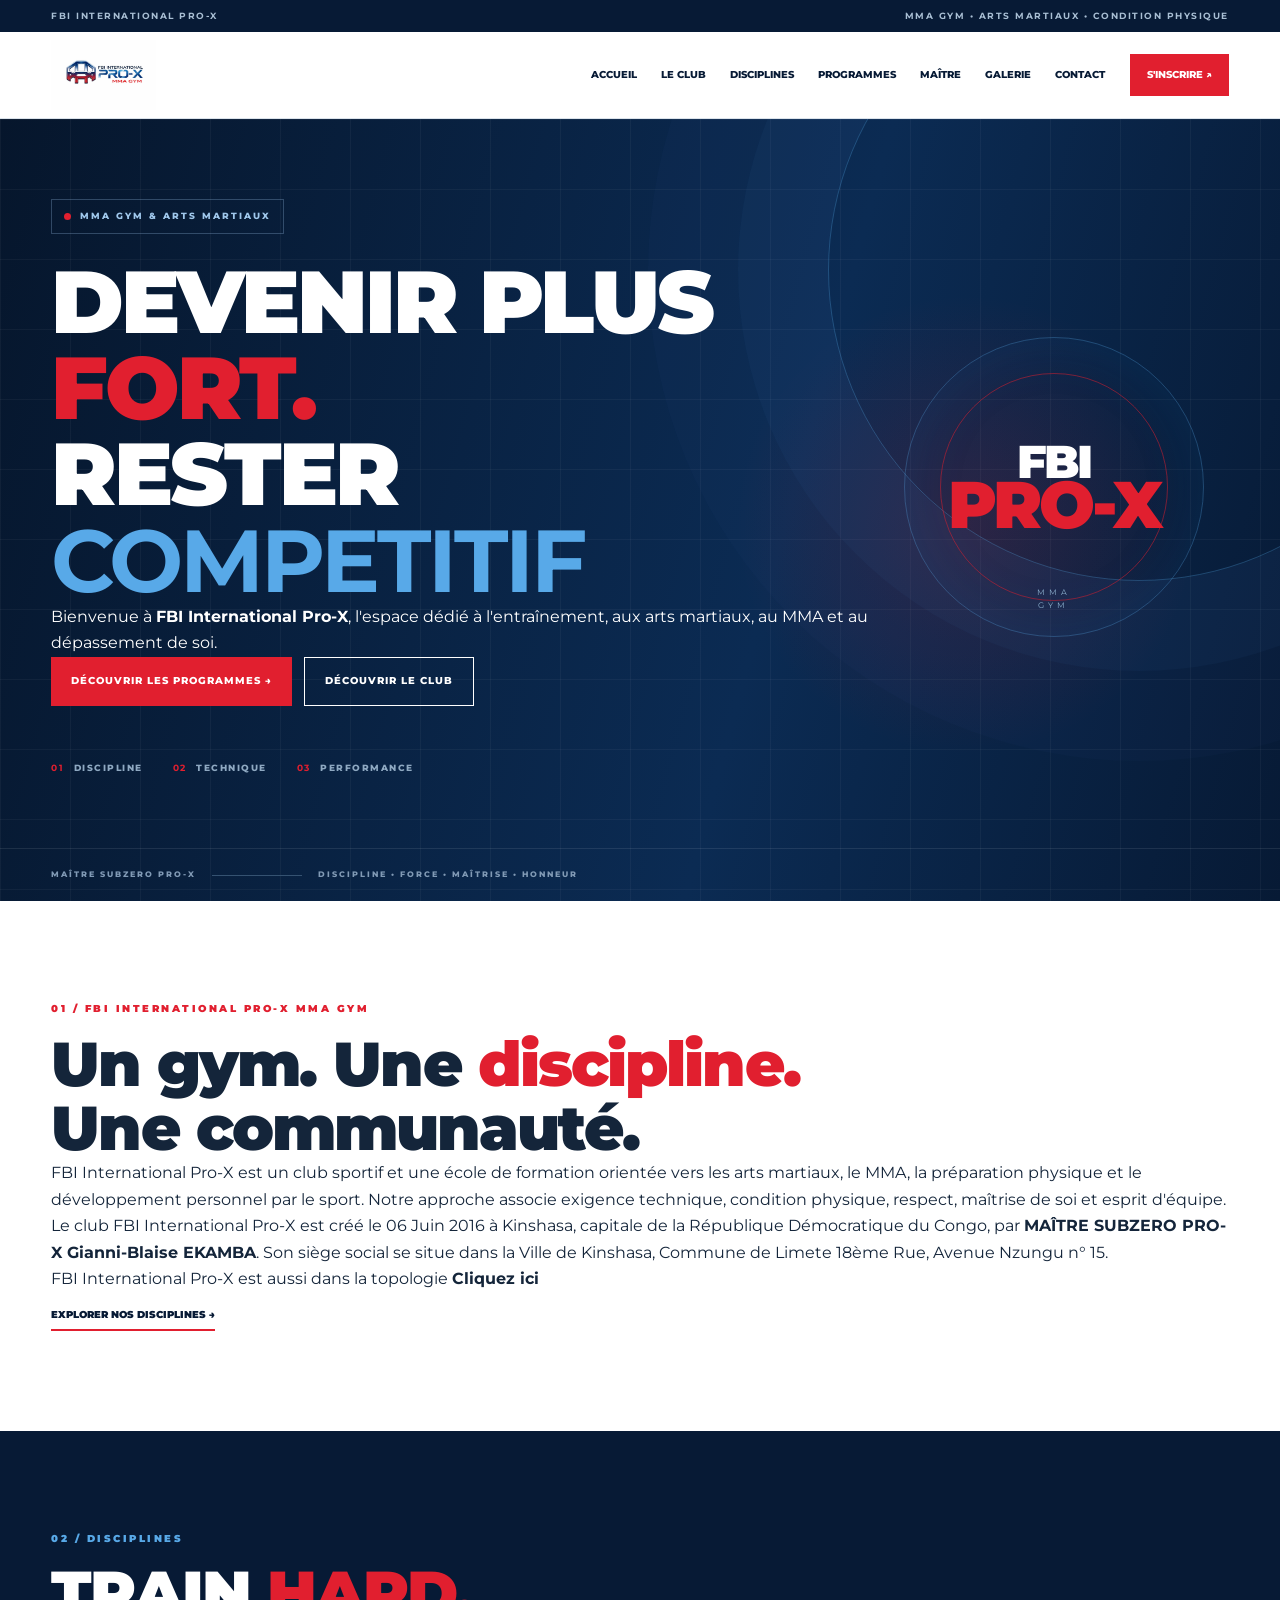
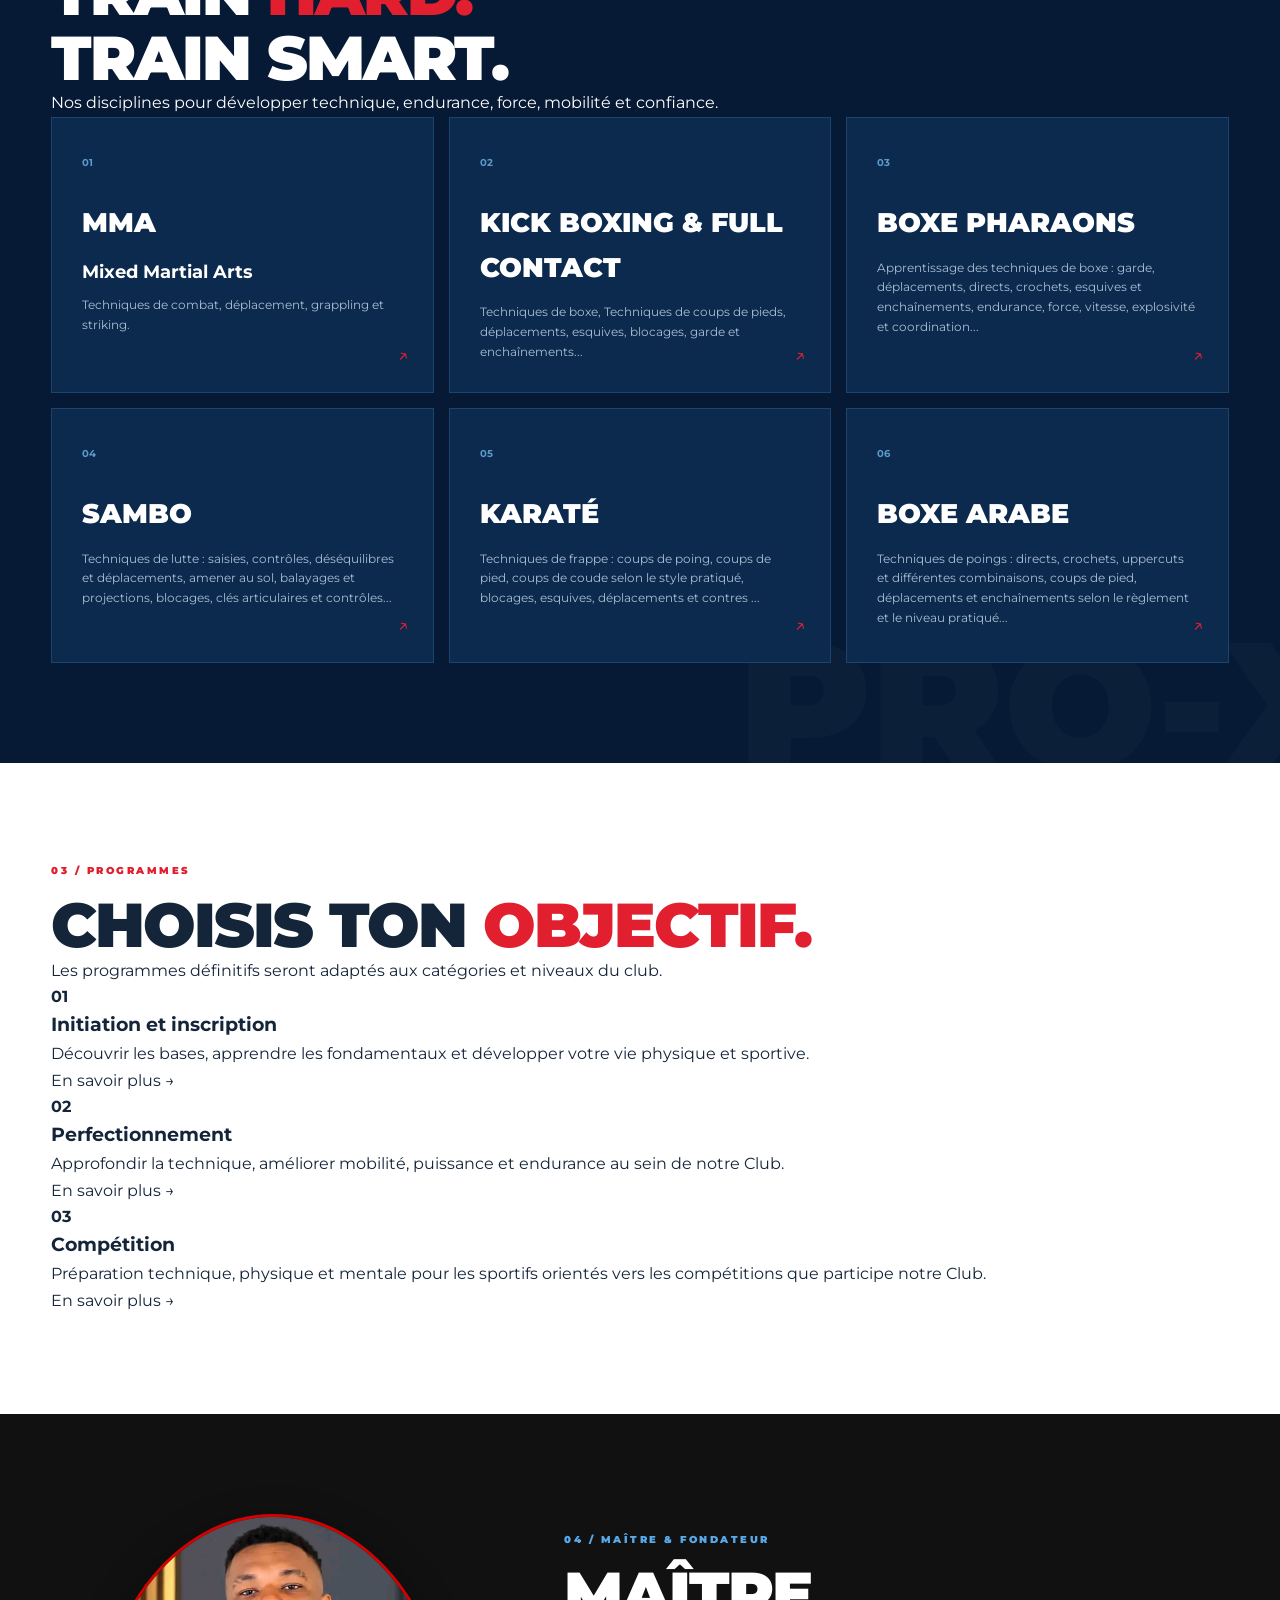
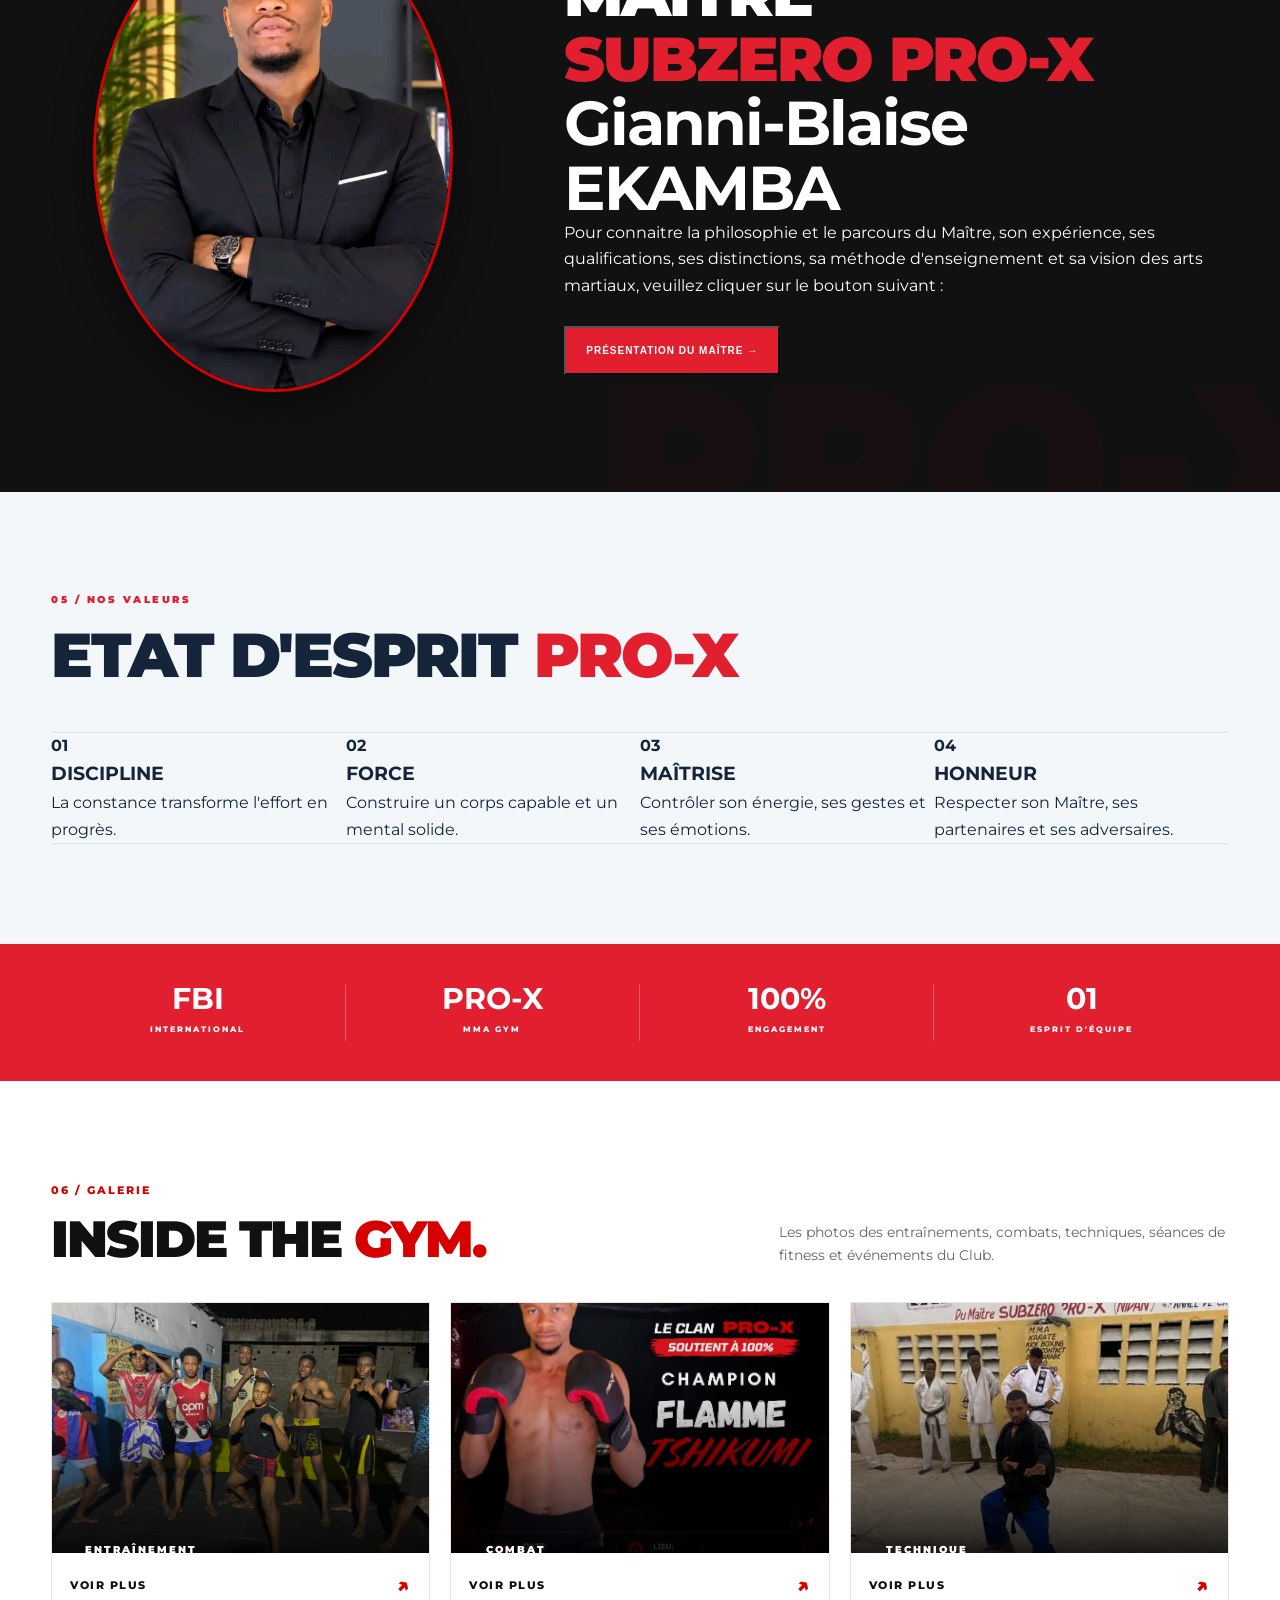
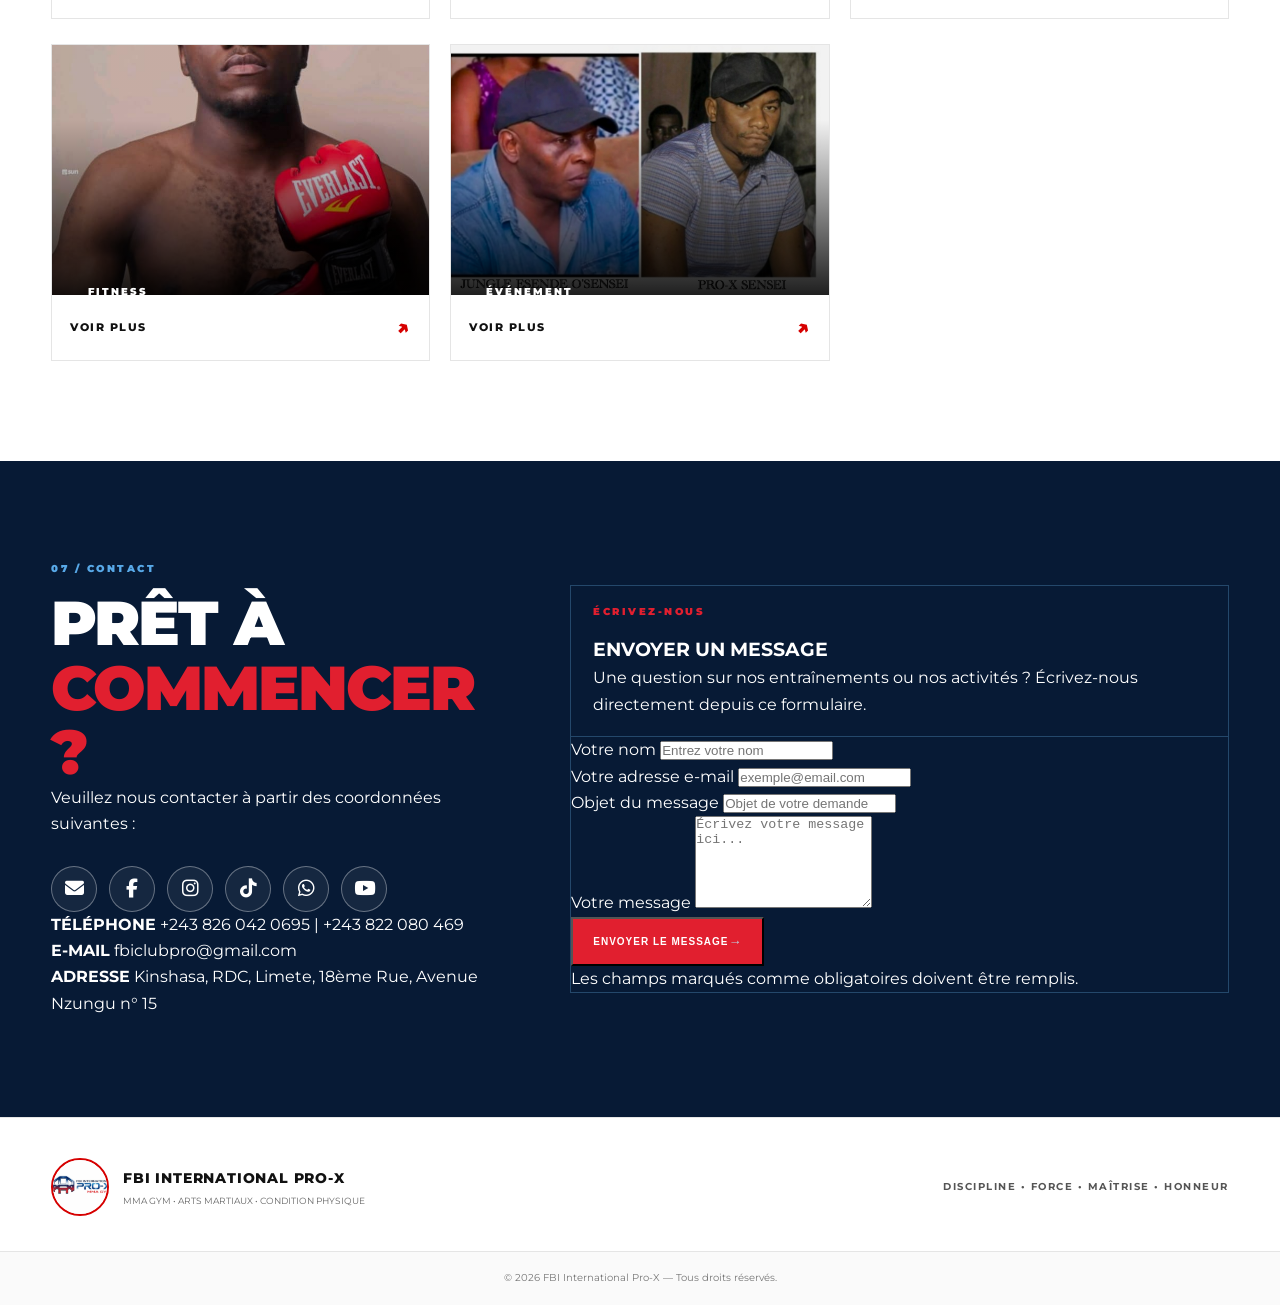
==== commit 79d65373: "Update index.html" ====
--- a/index.html
+++ b/index.html
@@ -29,7 +29,7 @@
 <div class="hero-points"><span><b>01</b> Discipline</span><span><b>02</b> Technique</span><span><b>03</b> Performance</span></div></div>
 <div class="hero-mark"><div class="mark-ring"></div><div class="mark-text">FBI<br><span>PRO-X</span></div><small>MMA<br>GYM</small></div></div>
 <div class="hero-bottom"><div class="container hero-bottom-inner"><span>MAÎTRE SUBZERO PRO-X</span><i></i><span>DISCIPLINE • FORCE • MAÎTRISE • HONNEUR</span></div></div></section>
-<section class="section intro" id="club"><div class="container intro-grid"><div class="section-tag">01 / LE CLUB</div><div><h2>Un gym. Une <span>discipline.</span><br>Une communauté.</h2><p class="big-text">FBI International Pro-X est un club sportif et une école de formation orientée vers les arts martiaux, le MMA, la préparation physique et le développement personnel par le sport. Notre approche associe exigence technique, condition physique, respect, maîtrise de soi et esprit d'équipe.</p><p>Le club FBI International Pro-X est créé le 06 Juin 2016 à Kinshasa, capitale de la République Démocratique du Congo, par <b>MAÎTRE SUBZERO PRO-X Gianni-Blaise EKAMBA</b>. Son siège social se situe dans la Ville de Kinshasa, Commune de Limete 18ème Rue, Avenue Nzungu n° 15.</p><p>FBI International Pro-X est aussi dans la topologie <a href="https://www.tapology.com/gyms/15713-pro-x-mma-gym"><b>Cliquez ici</b></a></p><a href="#disciplines" class="text-link">Explorer nos disciplines →</a></div></div></section>
+<section class="section intro" id="club"><div class="container intro-grid"><div class="section-tag">01 / FBI INTERNATIONAL PRO-X MMA GYM</div><div><h2>Un gym. Une <span>discipline.</span><br>Une communauté.</h2><p class="big-text">FBI International Pro-X est un club sportif et une école de formation orientée vers les arts martiaux, le MMA, la préparation physique et le développement personnel par le sport. Notre approche associe exigence technique, condition physique, respect, maîtrise de soi et esprit d'équipe.</p><p>Le club FBI International Pro-X est créé le 06 Juin 2016 à Kinshasa, capitale de la République Démocratique du Congo, par <b>MAÎTRE SUBZERO PRO-X Gianni-Blaise EKAMBA</b>. Son siège social se situe dans la Ville de Kinshasa, Commune de Limete 18ème Rue, Avenue Nzungu n° 15.</p><p>FBI International Pro-X est aussi dans la topologie <a href="https://www.tapology.com/gyms/15713-pro-x-mma-gym"><b>Cliquez ici</b></a></p><a href="#disciplines" class="text-link">Explorer nos disciplines →</a></div></div></section>
 <section class="section discipline-section" id="disciplines"><div class="container"><div class="section-head"><div><div class="section-tag light">02 / DISCIPLINES</div><h2>TRAIN <span>HARD.</span><br>TRAIN SMART.</h2></div><p>Nos disciplines pour développer technique, endurance, force, mobilité et confiance.</p></div><div class="cards">
 <article class="card"><b>01</b><div class="card-icon">MMA</div><h3>Mixed Martial Arts</h3><p>Techniques de combat, déplacement, grappling et striking.</p></article>
 <article class="card"><b>02</b><div class="card-icon">KICK BOXING & FULL CONTACT</div><h3></h3><p>Techniques de boxe, Techniques de coups de pieds, déplacements, esquives, blocages, garde et enchaînements...</p></article>
@@ -61,62 +61,161 @@
 <!-- 5. ÉVÉNEMENT -->
 <article class="gallery-card"><a href="evenement.html" class="gallery-photo"><img src="images/evenem/image1.jpg" alt="Événement sporif du Club" loading="lazy"><span class="gallery-number">05</span><span class="gallery-title">ÉVÉNEMENT</span></a><a href="evenement.html" class="gallery-more">VOIR PLUS <span>↗</span></a></article>
 </div></div></section>
-<section class="section contact" id="contact"><div class="container two-columns"><div><div class="section-tag light">07 / CONTACT</div><h2>PRÊT À<br><span>COMMENCER ?</span></h2><p>Veuillez nous contacter à partir des coordonnées suivantes : </p><br>
+<section class="section contact" id="contact"><div class="container two-columns">
+<!-- COLONNE GAUCHE : CONTACT ET RÉSEAUX SOCIAUX -->
+<div class="contact-info"><div class="section-tag light">07 / CONTACT</div><h2>PRÊT À<br><span>COMMENCER ?</span></h2><p>Veuillez nous contacter à partir des coordonnées suivantes :</p>   
 <!-- RÉSEAUX SOCIAUX DU CLUB -->
-<div class="contact-socials">
-    <a href="mailto:fbiclubpro@gmail.com"
-       class="contact-social"
-       aria-label="Envoyer un e-mail au club"
-       title="Gmail">
-        <i class="fa-solid fa-envelope"></i>
-    </a>
-
-    <a href="https://www.facebook.com/share/19mAZKRQFy/"
-       class="contact-social"
-       target="_blank"
-       rel="noopener noreferrer"
-       aria-label="Facebook du club"
-       title="Facebook">
-        <i class="fa-brands fa-facebook-f"></i>
-    </a>
-
-    <a href="https://www.instagram.com/prox_mma_gym?stkn=MW91Y3oweGtzdno2Zw=="
-       class="contact-social"
-       target="_blank"
-       rel="noopener noreferrer"
-       aria-label="Instagram du club"
-       title="Instagram">
-        <i class="fa-brands fa-instagram"></i>
-    </a>
-
-    <a href="https://www.tiktok.com/@prox.mma.gym?_r=1&_t=ZN-9AGjgdOpvHC"
-       class="contact-social"
-       target="_blank"
-       rel="noopener noreferrer"
-       aria-label="TikTok du club"
-       title="TikTok">
-        <i class="fa-brands fa-tiktok"></i>
-    </a>
-
-    <a href="https://wa.me/243829145397"
-       class="contact-social"
-       target="_blank"
-       rel="noopener noreferrer"
-       aria-label="Contacter le club sur WhatsApp"
-       title="WhatsApp">
-        <i class="fa-brands fa-whatsapp"></i>
-    </a>
-
-    <a href="https://youtube.com/@fbiproxmma?si=FvyyG_6pJ9EqaDpx"
-       class="contact-social"
-       target="_blank"
-       rel="noopener noreferrer"
-       aria-label="Chaîne YouTube du club"
-       title="YouTube">
-        <i class="fa-brands fa-youtube"></i>
-    </a>
-</div>
-</div><div class="contact-box"><div><strong>CLUB</strong><span>FBI International Pro-X MMA Gym</span></div><div><strong>MAÎTRE</strong><span>Subzero Pro-X Gianni-Blaise EKAMBA</span></div><div><strong>TÉLÉPHONE</strong><span>+2438260420695 | +243822080469</span></div><div><strong>E-MAIL</strong><span>fbiclubpro@gmail.com </span></div><div><strong>ADRESSE</strong><span>Kinshasa RDC, Limete 18ème Rue, Avenue Nzungu n° 15</span></div></div></div></section>
+<div class="contact-socials"><a href="mailto:fbiclubpro@gmail.com" class="contact-social" aria-label="Envoyer un e-mail au club" title="Gmail"><i class="fa-solid fa-envelope"></i></a><a href="https://www.facebook.com/share/19mAZKRQFy/" class="contact-social" target="_blank" rel="noopener noreferrer" aria-label="Facebook du club" title="Facebook"><i class="fa-brands fa-facebook-f"></i></a>
+
+                <a href="https://www.instagram.com/prox_mma_gym?stkn=MW91Y3oweGtzdno2Zw=="
+                   class="contact-social"
+                   target="_blank"
+                   rel="noopener noreferrer"
+                   aria-label="Instagram du club"
+                   title="Instagram">
+                    <i class="fa-brands fa-instagram"></i>
+                </a>
+
+                <a href="https://www.tiktok.com/@prox.mma.gym?_r=1&_t=ZN-9AGjgdOpvHC"
+                   class="contact-social"
+                   target="_blank"
+                   rel="noopener noreferrer"
+                   aria-label="TikTok du club"
+                   title="TikTok">
+                    <i class="fa-brands fa-tiktok"></i>
+                </a>
+
+                <a href="https://wa.me/243829145397"
+                   class="contact-social"
+                   target="_blank"
+                   rel="noopener noreferrer"
+                   aria-label="Contacter le club sur WhatsApp"
+                   title="WhatsApp">
+                    <i class="fa-brands fa-whatsapp"></i>
+                </a>
+
+                <a href="https://youtube.com/@fbiproxmma?si=FvyyG_6pJ9EqaDpx"
+                   class="contact-social"
+                   target="_blank"
+                   rel="noopener noreferrer"
+                   aria-label="Chaîne YouTube du club"
+                   title="YouTube">
+                    <i class="fa-brands fa-youtube"></i>
+                </a>
+
+            </div>
+
+            <!-- COORDONNÉES SOUS LES RÉSEAUX SOCIAUX -->
+            <div class="contact-details">
+
+                <div class="contact-detail">
+                    <strong>TÉLÉPHONE</strong>
+                    <span>
+                        <a href="tel:+2438260420695">+243 826 042 0695</a>
+                        |
+                        <a href="tel:+243822080469">+243 822 080 469</a>
+                    </span>
+                </div>
+
+                <div class="contact-detail">
+                    <strong>E-MAIL</strong>
+                    <span>
+                        <a href="mailto:fbiclubpro@gmail.com">
+                            fbiclubpro@gmail.com
+                        </a>
+                    </span>
+                </div>
+
+                <div class="contact-detail">
+                    <strong>ADRESSE</strong>
+                    <span>
+                        Kinshasa, RDC, Limete, 18ème Rue,
+                        Avenue Nzungu n° 15
+                    </span>
+                </div>
+
+            </div>
+
+        </div>
+
+        <!-- COLONNE DROITE : FORMULAIRE DE MESSAGERIE -->
+        <div class="contact-box contact-form-box">
+
+            <div class="contact-form-heading">
+                <div class="section-tag">ÉCRIVEZ-NOUS</div>
+                <h3>ENVOYER UN MESSAGE</h3>
+                <p>
+                    Une question sur nos entraînements ou nos activités ?
+                    Écrivez-nous directement depuis ce formulaire.
+                </p>
+            </div>
+
+            <form action="contact.php"
+                  method="POST"
+                  class="contact-form">
+
+                <div class="form-group">
+                    <label for="contactNom">Votre nom</label>
+                    <input
+                        type="text"
+                        id="contactNom"
+                        name="nom"
+                        placeholder="Entrez votre nom"
+                        maxlength="100"
+                        autocomplete="name"
+                        required>
+                </div>
+
+                <div class="form-group">
+                    <label for="contactEmail">Votre adresse e-mail</label>
+                    <input
+                        type="email"
+                        id="contactEmail"
+                        name="email"
+                        placeholder="exemple@email.com"
+                        maxlength="254"
+                        autocomplete="email"
+                        required>
+                </div>
+
+                <div class="form-group">
+                    <label for="contactObjet">Objet du message</label>
+                    <input
+                        type="text"
+                        id="contactObjet"
+                        name="objet"
+                        placeholder="Objet de votre demande"
+                        maxlength="150"
+                        required>
+                </div>
+
+                <div class="form-group">
+                    <label for="contactMessage">Votre message</label>
+                    <textarea
+                        id="contactMessage"
+                        name="message"
+                        rows="6"
+                        maxlength="5000"
+                        placeholder="Écrivez votre message ici..."
+                        required></textarea>
+                </div>
+
+                <button type="submit"
+                        class="btn btn-red contact-submit">
+                    ENVOYER LE MESSAGE
+                    <span aria-hidden="true">→</span>
+                </button>
+
+                <p class="contact-form-note">
+                    Les champs marqués comme obligatoires doivent être remplis.
+                </p>
+
+            </form>
+
+        </div>
+
+    </div>
+</section>
 </main>
 <footer class="footer"><div class="container footer-content"><div class="footer-brand"><img src="images/logo.jpeg" alt="Logo"><div><strong>FBI INTERNATIONAL PRO-X</strong><p>MMA GYM • ARTS MARTIAUX • CONDITION PHYSIQUE</p></div></div><div class="footer-slogan">DISCIPLINE • FORCE • MAÎTRISE • HONNEUR</div></div><div class="copyright">© 2026 FBI International Pro-X — Tous droits réservés.</div></footer>
 <script src="js/script.js"></script>
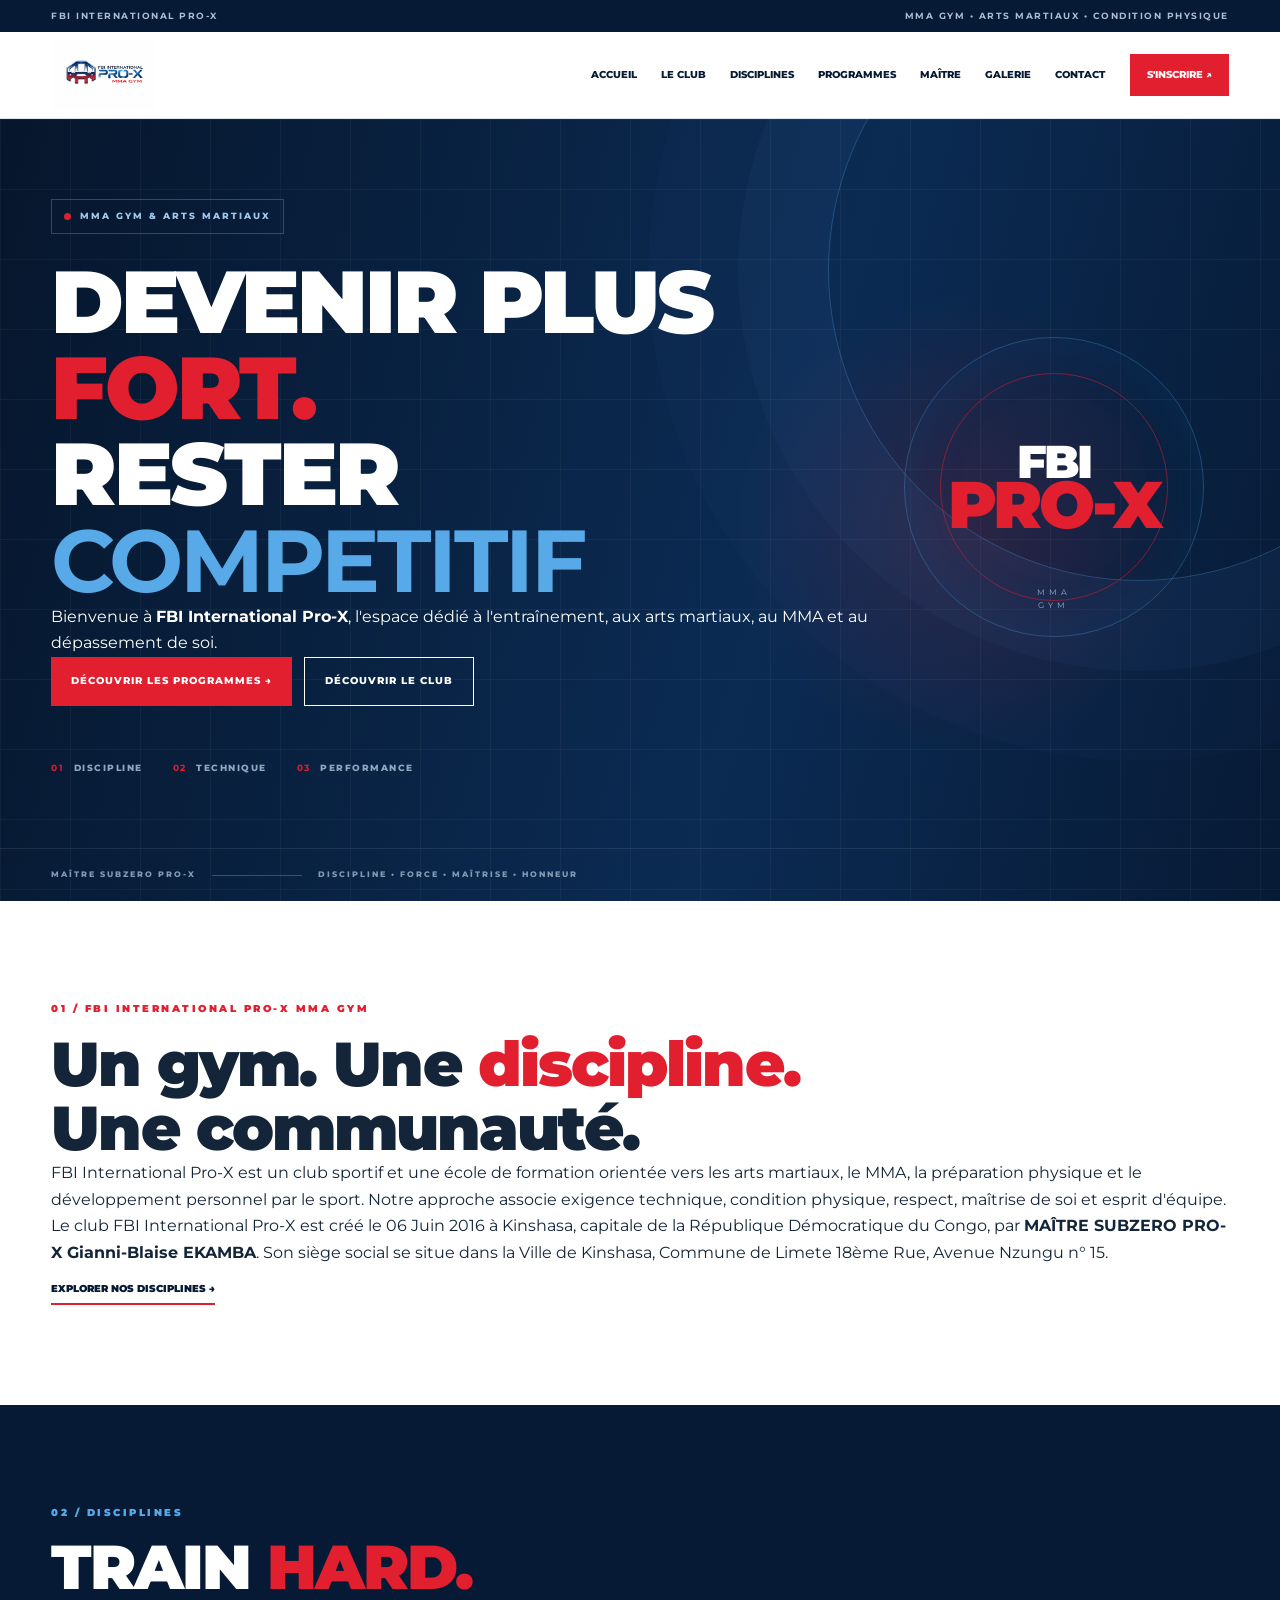
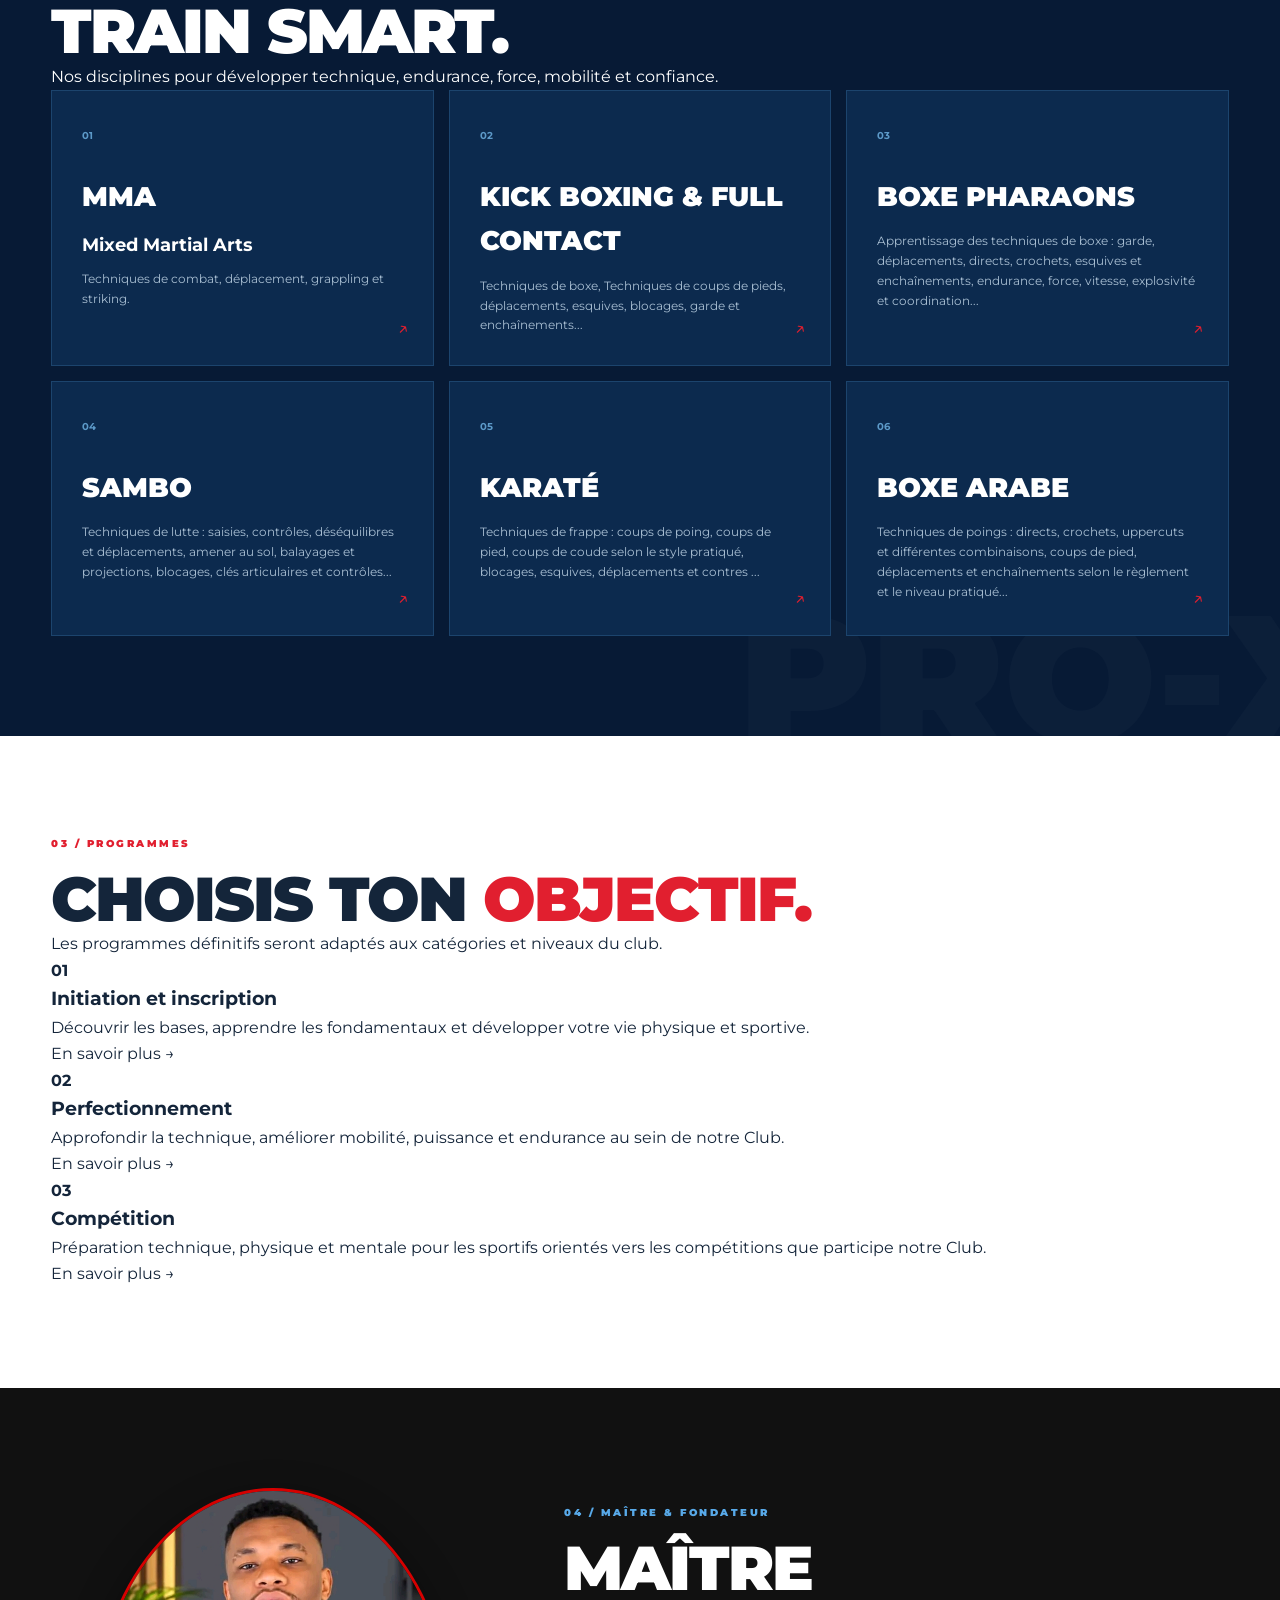
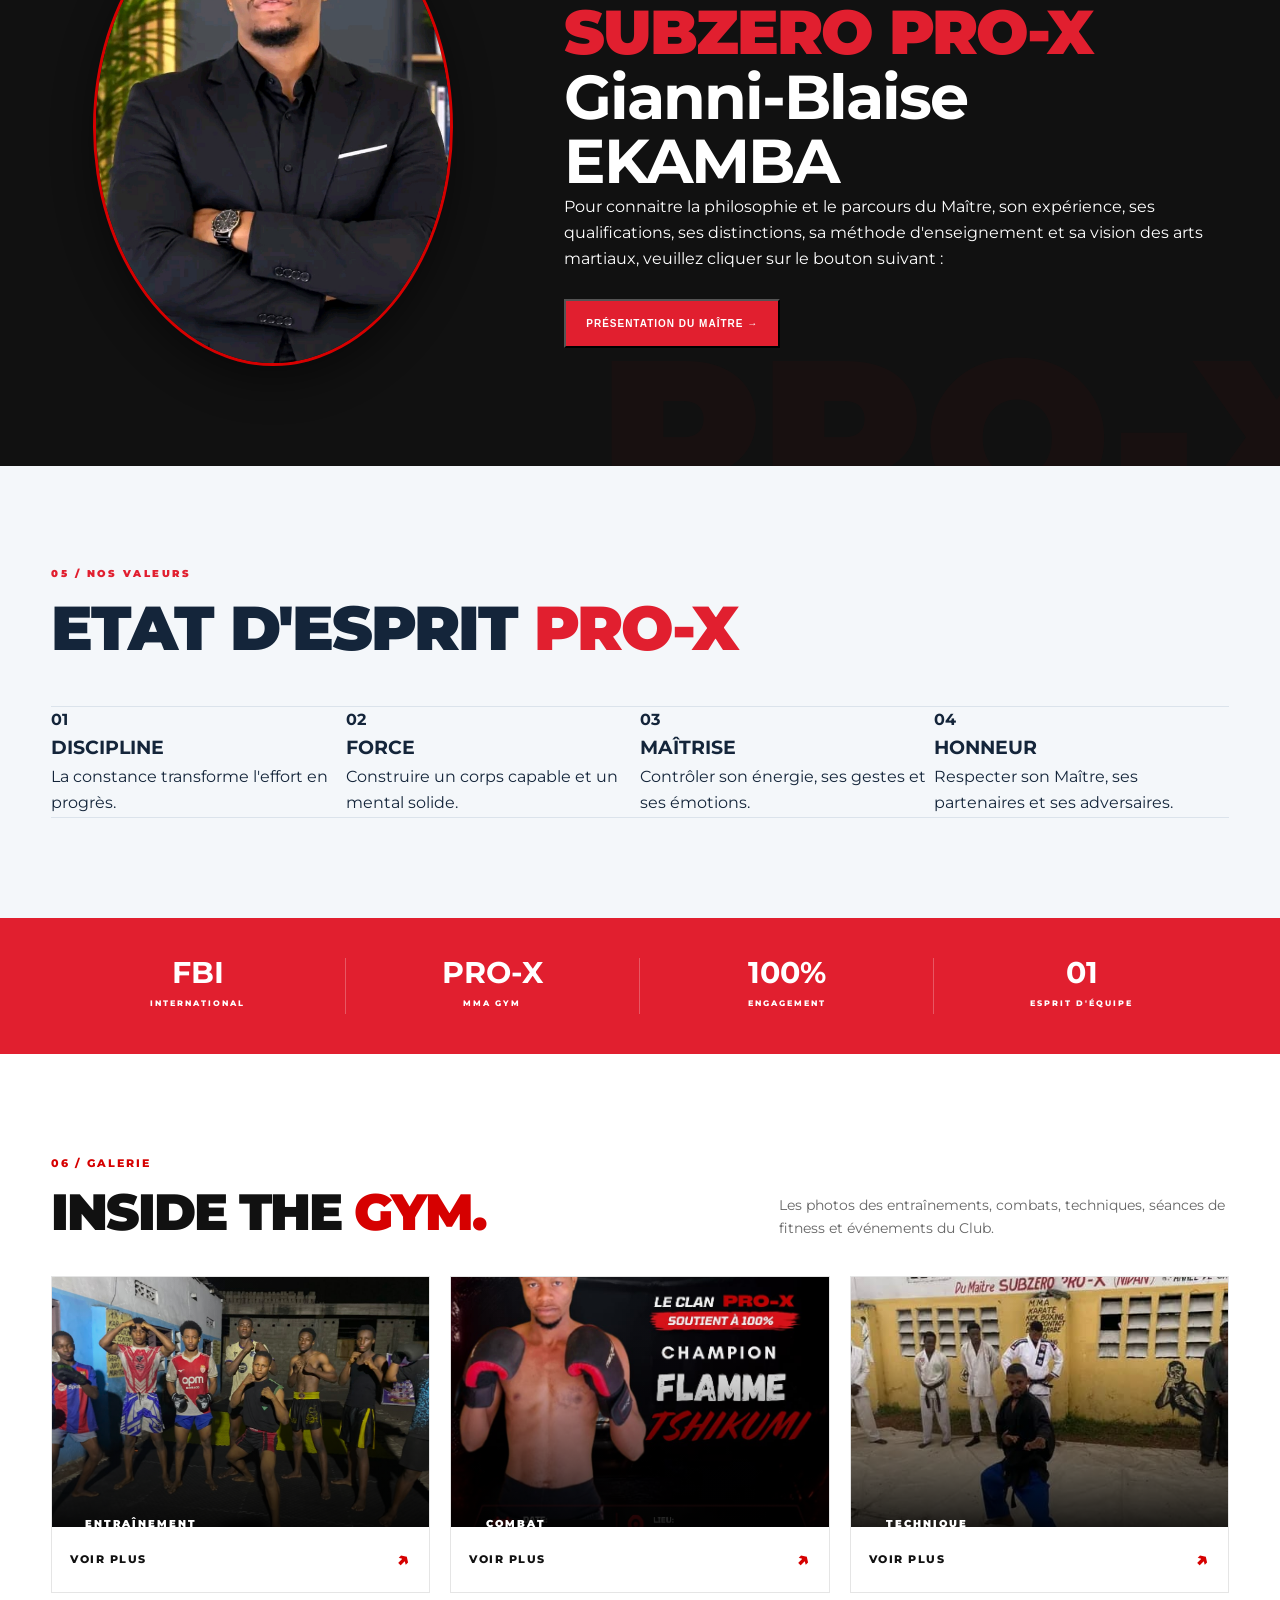
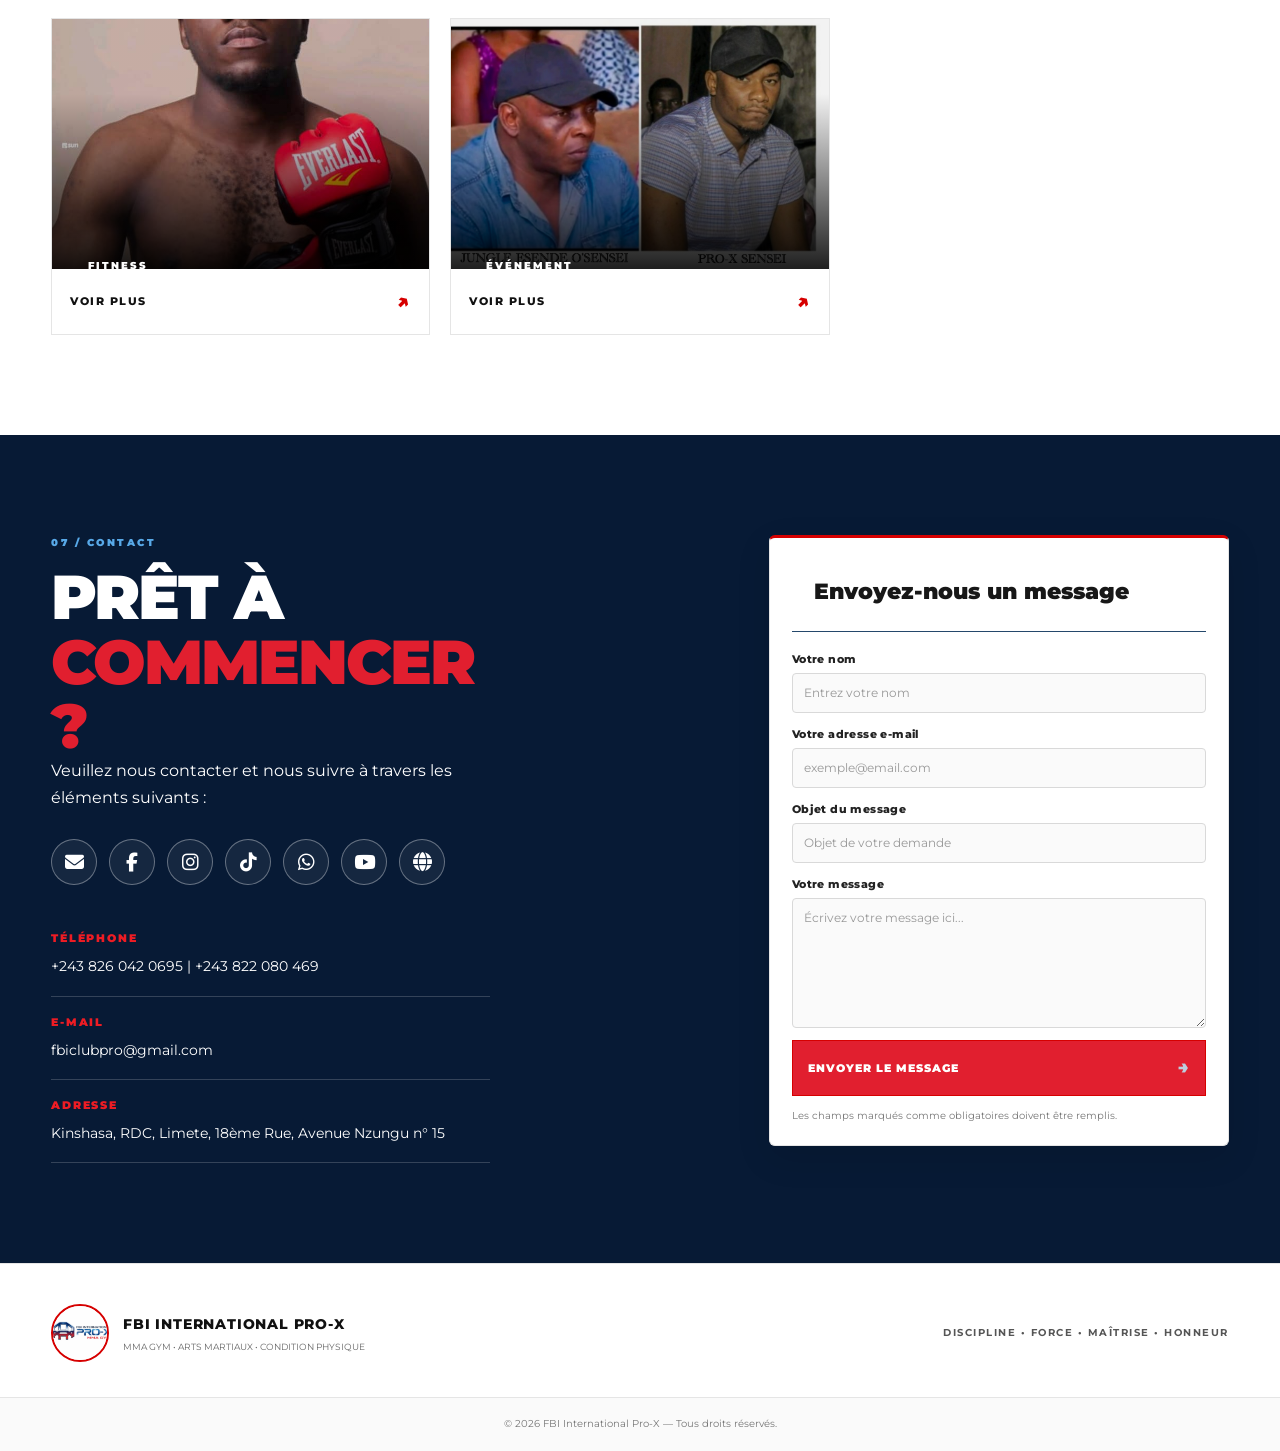
==== commit 0658d90e: "Update index.html" ====
--- a/index.html
+++ b/index.html
@@ -29,7 +29,7 @@
 <div class="hero-points"><span><b>01</b> Discipline</span><span><b>02</b> Technique</span><span><b>03</b> Performance</span></div></div>
 <div class="hero-mark"><div class="mark-ring"></div><div class="mark-text">FBI<br><span>PRO-X</span></div><small>MMA<br>GYM</small></div></div>
 <div class="hero-bottom"><div class="container hero-bottom-inner"><span>MAÎTRE SUBZERO PRO-X</span><i></i><span>DISCIPLINE • FORCE • MAÎTRISE • HONNEUR</span></div></div></section>
-<section class="section intro" id="club"><div class="container intro-grid"><div class="section-tag">01 / FBI INTERNATIONAL PRO-X MMA GYM</div><div><h2>Un gym. Une <span>discipline.</span><br>Une communauté.</h2><p class="big-text">FBI International Pro-X est un club sportif et une école de formation orientée vers les arts martiaux, le MMA, la préparation physique et le développement personnel par le sport. Notre approche associe exigence technique, condition physique, respect, maîtrise de soi et esprit d'équipe.</p><p>Le club FBI International Pro-X est créé le 06 Juin 2016 à Kinshasa, capitale de la République Démocratique du Congo, par <b>MAÎTRE SUBZERO PRO-X Gianni-Blaise EKAMBA</b>. Son siège social se situe dans la Ville de Kinshasa, Commune de Limete 18ème Rue, Avenue Nzungu n° 15.</p><p>FBI International Pro-X est aussi dans la topologie <a href="https://www.tapology.com/gyms/15713-pro-x-mma-gym"><b>Cliquez ici</b></a></p><a href="#disciplines" class="text-link">Explorer nos disciplines →</a></div></div></section>
+<section class="section intro" id="club"><div class="container intro-grid"><div class="section-tag">01 / FBI INTERNATIONAL PRO-X MMA GYM</div><div><h2>Un gym. Une <span>discipline.</span><br>Une communauté.</h2><p class="big-text">FBI International Pro-X est un club sportif et une école de formation orientée vers les arts martiaux, le MMA, la préparation physique et le développement personnel par le sport. Notre approche associe exigence technique, condition physique, respect, maîtrise de soi et esprit d'équipe.</p><p>Le club FBI International Pro-X est créé le 06 Juin 2016 à Kinshasa, capitale de la République Démocratique du Congo, par <b>MAÎTRE SUBZERO PRO-X Gianni-Blaise EKAMBA</b>. Son siège social se situe dans la Ville de Kinshasa, Commune de Limete 18ème Rue, Avenue Nzungu n° 15.</p><a href="#disciplines" class="text-link">Explorer nos disciplines →</a></div></div></section>
 <section class="section discipline-section" id="disciplines"><div class="container"><div class="section-head"><div><div class="section-tag light">02 / DISCIPLINES</div><h2>TRAIN <span>HARD.</span><br>TRAIN SMART.</h2></div><p>Nos disciplines pour développer technique, endurance, force, mobilité et confiance.</p></div><div class="cards">
 <article class="card"><b>01</b><div class="card-icon">MMA</div><h3>Mixed Martial Arts</h3><p>Techniques de combat, déplacement, grappling et striking.</p></article>
 <article class="card"><b>02</b><div class="card-icon">KICK BOXING & FULL CONTACT</div><h3></h3><p>Techniques de boxe, Techniques de coups de pieds, déplacements, esquives, blocages, garde et enchaînements...</p></article>
@@ -63,7 +63,7 @@
 </div></div></section>
 <section class="section contact" id="contact"><div class="container two-columns">
 <!-- COLONNE GAUCHE : CONTACT ET RÉSEAUX SOCIAUX -->
-<div class="contact-info"><div class="section-tag light">07 / CONTACT</div><h2>PRÊT À<br><span>COMMENCER ?</span></h2><p>Veuillez nous contacter à partir des coordonnées suivantes :</p>   
+<div class="contact-info"><div class="section-tag light">07 / CONTACT</div><h2>PRÊT À<br><span>COMMENCER ?</span></h2><p>Veuillez nous contacter et nous suivre à travers les éléments suivants :</p>   
 <!-- RÉSEAUX SOCIAUX DU CLUB -->
 <div class="contact-socials"><a href="mailto:fbiclubpro@gmail.com" class="contact-social" aria-label="Envoyer un e-mail au club" title="Gmail"><i class="fa-solid fa-envelope"></i></a><a href="https://www.facebook.com/share/19mAZKRQFy/" class="contact-social" target="_blank" rel="noopener noreferrer" aria-label="Facebook du club" title="Facebook"><i class="fa-brands fa-facebook-f"></i></a>
 
@@ -102,7 +102,14 @@
                    title="YouTube">
                     <i class="fa-brands fa-youtube"></i>
                 </a>
-
+<a href="https://www.tapology.com/gyms/15713-pro-x-mma-gym"
+   class="contact-social"
+   target="_blank"
+   rel="noopener noreferrer"
+   aria-label="FBI International Pro-X sur Tapology"
+   title="Tapology">
+    <i class="fa-solid fa-globe"></i>
+</a>
             </div>
 
             <!-- COORDONNÉES SOUS LES RÉSEAUX SOCIAUX -->
@@ -140,15 +147,9 @@
 
         <!-- COLONNE DROITE : FORMULAIRE DE MESSAGERIE -->
         <div class="contact-box contact-form-box">
-
-            <div class="contact-form-heading">
-                <div class="section-tag">ÉCRIVEZ-NOUS</div>
-                <h3>ENVOYER UN MESSAGE</h3>
-                <p>
-                    Une question sur nos entraînements ou nos activités ?
-                    Écrivez-nous directement depuis ce formulaire.
-                </p>
-            </div>
+<div class="contact-form-heading">
+    <h3>Envoyez-nous un message</h3>
+</div>
 
             <form action="contact.php"
                   method="POST"
--- a/css/style.css
+++ b/css/style.css
@@ -986,3 +986,296 @@
 body.master-modal-open {
     overflow: hidden;
 }
+
+```css
+/* ==========================================
+   CONTACT : COORDONNÉES ET FORMULAIRE
+   FBI INTERNATIONAL PRO-X
+========================================== */
+
+.contact-info {
+    min-width: 0;
+}
+
+.contact-details {
+    display: flex;
+    flex-direction: column;
+    gap: 0;
+    margin-top: 28px;
+}
+
+.contact-detail {
+    display: flex;
+    flex-direction: column;
+    gap: 7px;
+    padding: 16px 0;
+    border-bottom: 1px solid rgba(255, 255, 255, 0.18);
+}
+
+.contact-detail strong {
+    color: #ed1c24;
+    font-size: 11px;
+    font-weight: 900;
+    letter-spacing: 1.8px;
+}
+
+.contact-detail span,
+.contact-detail a {
+    color: #fff;
+    font-size: 14px;
+    line-height: 1.8;
+    overflow-wrap: anywhere;
+}
+
+.contact-detail a {
+    text-decoration: none;
+}
+
+.contact-detail a:hover {
+    color: #ed1c24;
+}
+
+/* Carte du formulaire */
+.contact-form-box {
+    display: block;
+    align-self: start;
+    min-width: 0;
+    padding: 32px;
+    background: #fff;
+    color: #222;
+    border: 1px solid #e5e5e5;
+    border-top: 4px solid #d60000;
+    border-radius: 6px;
+    box-shadow: 0 12px 35px rgba(0, 0, 0, 0.10);
+}
+
+.contact-form-heading {
+    margin-bottom: 25px;
+}
+
+.contact-form-heading .section-tag {
+    margin-bottom: 10px;
+    color: #d60000;
+    font-size: 11px;
+    font-weight: 900;
+    letter-spacing: 2px;
+}
+
+.contact-form-heading h3 {
+    margin: 0 0 12px;
+    color: #171717;
+    font-size: clamp(22px, 2.5vw, 30px);
+    font-weight: 900;
+    line-height: 1.25;
+}
+
+.contact-form-heading p {
+    margin: 0;
+    color: #666;
+    font-size: 14px;
+    line-height: 1.8;
+}
+
+/* Champs */
+.contact-form {
+    display: flex;
+    flex-direction: column;
+    gap: 18px;
+}
+
+.contact-form .form-group {
+    display: flex;
+    flex-direction: column;
+    gap: 8px;
+    min-width: 0;
+}
+
+.contact-form label {
+    color: #222;
+    font-size: 12px;
+    font-weight: 800;
+    letter-spacing: 0.4px;
+}
+
+.contact-form input,
+.contact-form textarea {
+    display: block;
+    width: 100%;
+    max-width: 100%;
+    min-width: 0;
+    box-sizing: border-box;
+    padding: 13px 14px;
+    border: 1px solid #d9d9d9;
+    border-radius: 4px;
+    background: #fafafa;
+    color: #222;
+    font: inherit;
+    font-size: 14px;
+    outline: none;
+    transition: border-color .2s ease, box-shadow .2s ease;
+}
+
+.contact-form input {
+    min-height: 46px;
+}
+
+.contact-form textarea {
+    min-height: 145px;
+    resize: vertical;
+    line-height: 1.7;
+}
+
+.contact-form input:focus,
+.contact-form textarea:focus {
+    border-color: #d60000;
+    box-shadow: 0 0 0 3px rgba(214, 0, 0, 0.10);
+    background: #fff;
+}
+
+.contact-form input::placeholder,
+.contact-form textarea::placeholder {
+    color: #999;
+}
+
+.contact-submit {
+    display: flex;
+    align-items: center;
+    justify-content: space-between;
+    gap: 15px;
+    width: 100%;
+    padding: 16px 20px;
+    border: 1px solid #d60000;
+    cursor: pointer;
+    font: inherit;
+    font-size: 12px;
+    font-weight: 900;
+    letter-spacing: 1px;
+}
+
+.contact-submit span {
+    font-size: 21px;
+    transition: transform .2s ease;
+}
+
+.contact-submit:hover span {
+    transform: translateX(4px);
+}
+
+.contact-form-note {
+    margin: 0;
+    color: #777;
+    font-size: 11px;
+    line-height: 1.7;
+}
+
+/* Adaptation mobile */
+@media (max-width: 700px) {
+    .contact-form-box {
+        padding: 23px 18px;
+    }
+
+    .contact-details {
+        margin-top: 22px;
+    }
+
+    .contact-detail {
+        padding: 14px 0;
+    }
+
+    .contact-form {
+        gap: 16px;
+    }
+}
+
+/* ==========================================
+   FORMULAIRE CONTACT — VERSION COMPACTE
+========================================== */
+
+/* Réduire la taille générale de la carte */
+.contact-form-box {
+    width: 100%;
+    max-width: 460px;
+    justify-self: end;
+    box-sizing: border-box;
+    padding: 22px;
+    border-top-width: 3px;
+}
+
+/* Réduire l'espace de l'en-tête */
+.contact-form-heading {
+    margin-bottom: 18px;
+}
+
+.contact-form-heading h3 {
+    font-size: 22px;
+    margin-bottom: 8px;
+}
+
+.contact-form-heading p {
+    font-size: 12px;
+    line-height: 1.6;
+}
+
+/* Réduire les espaces entre les champs */
+.contact-form {
+    gap: 12px;
+}
+
+.contact-form .form-group {
+    gap: 5px;
+}
+
+.contact-form label {
+    font-size: 11px;
+}
+
+/* Champs plus petits */
+.contact-form input {
+    min-height: 38px;
+    padding: 9px 11px;
+    font-size: 12px;
+}
+
+.contact-form textarea {
+    min-height: 95px;
+    padding: 10px 11px;
+    font-size: 12px;
+    line-height: 1.5;
+}
+
+/* Bouton d'envoi plus compact */
+.contact-submit {
+    padding: 12px 15px;
+    font-size: 11px;
+}
+
+.contact-submit span {
+    font-size: 18px;
+}
+
+/* Note en bas du formulaire */
+.contact-form-note {
+    font-size: 10px;
+    line-height: 1.5;
+}
+
+/* Téléphones */
+@media (max-width: 700px) {
+    .contact-form-box {
+        max-width: 100%;
+        padding: 18px 15px;
+        margin-top: 10px;
+    }
+
+    .contact-form-heading h3 {
+        font-size: 20px;
+    }
+
+    .contact-form input {
+        min-height: 40px;
+    }
+
+    .contact-form textarea {
+        min-height: 90px;
+    }
+}
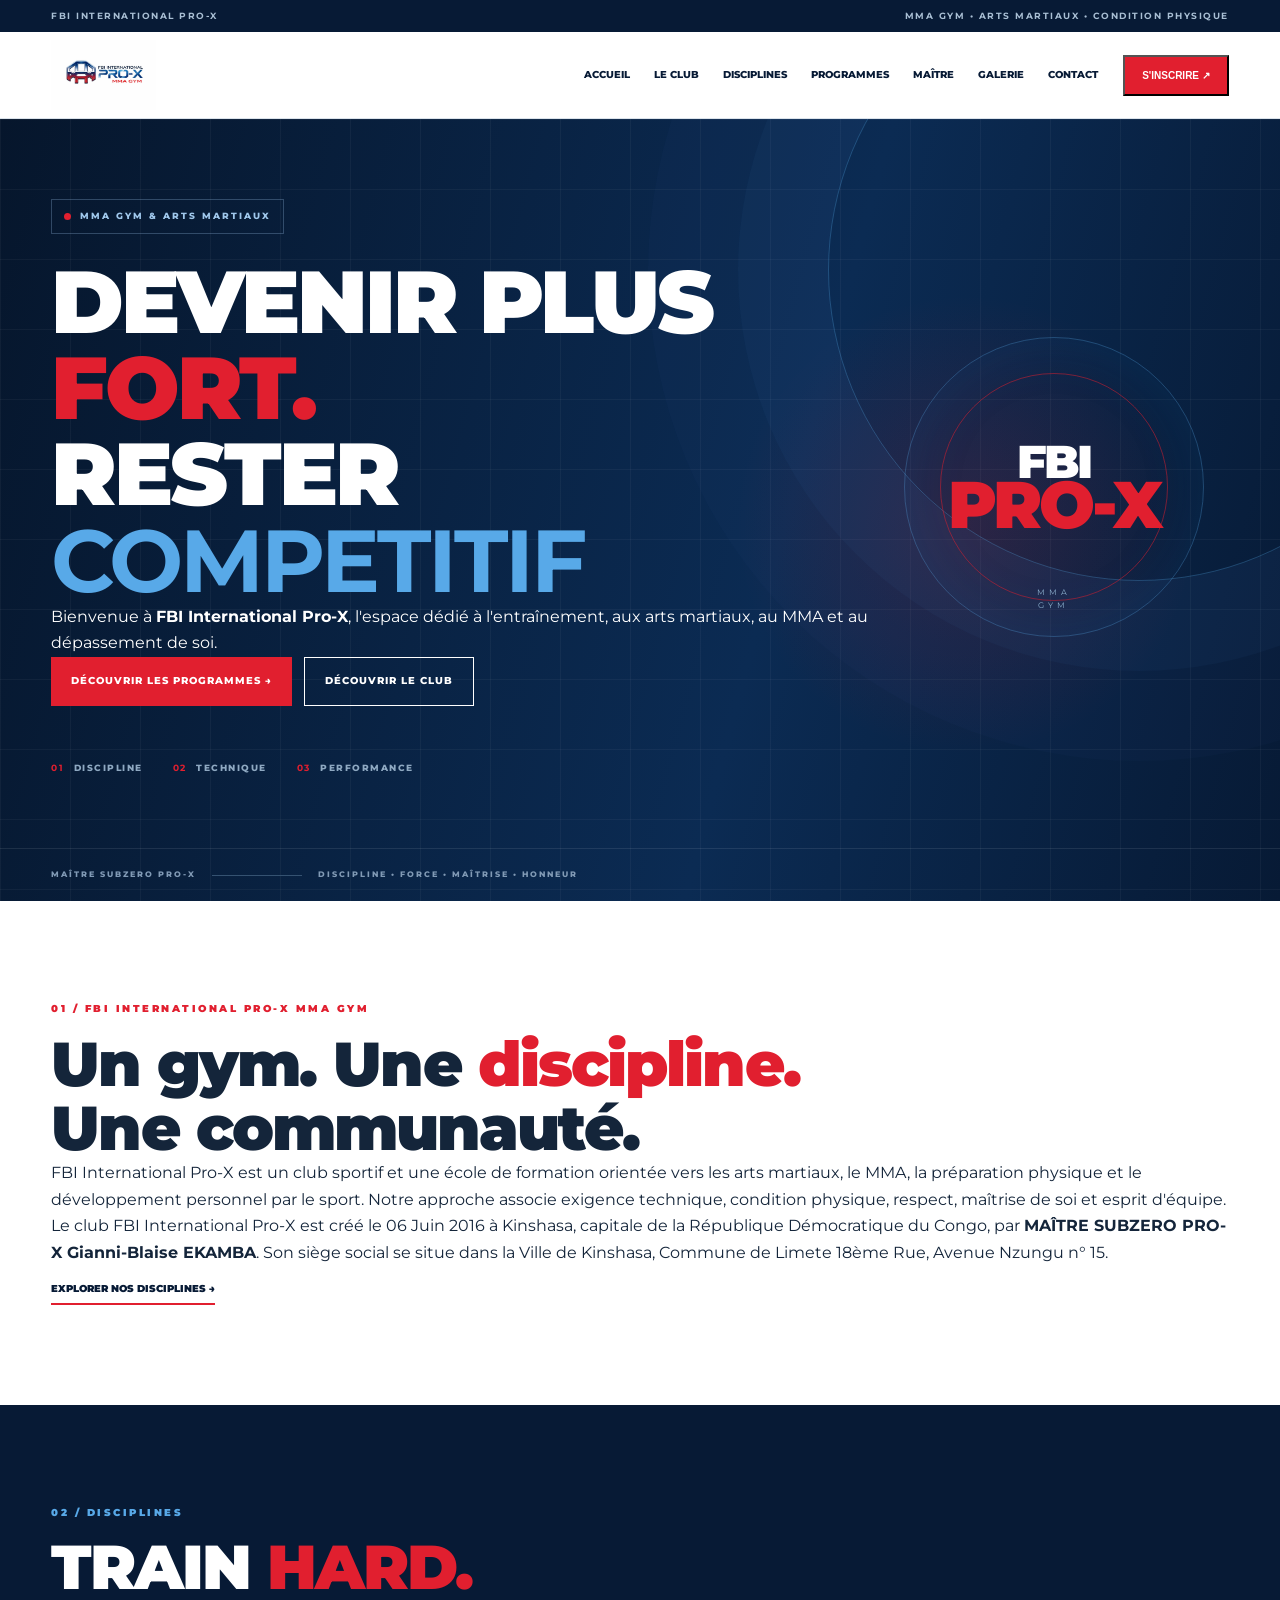
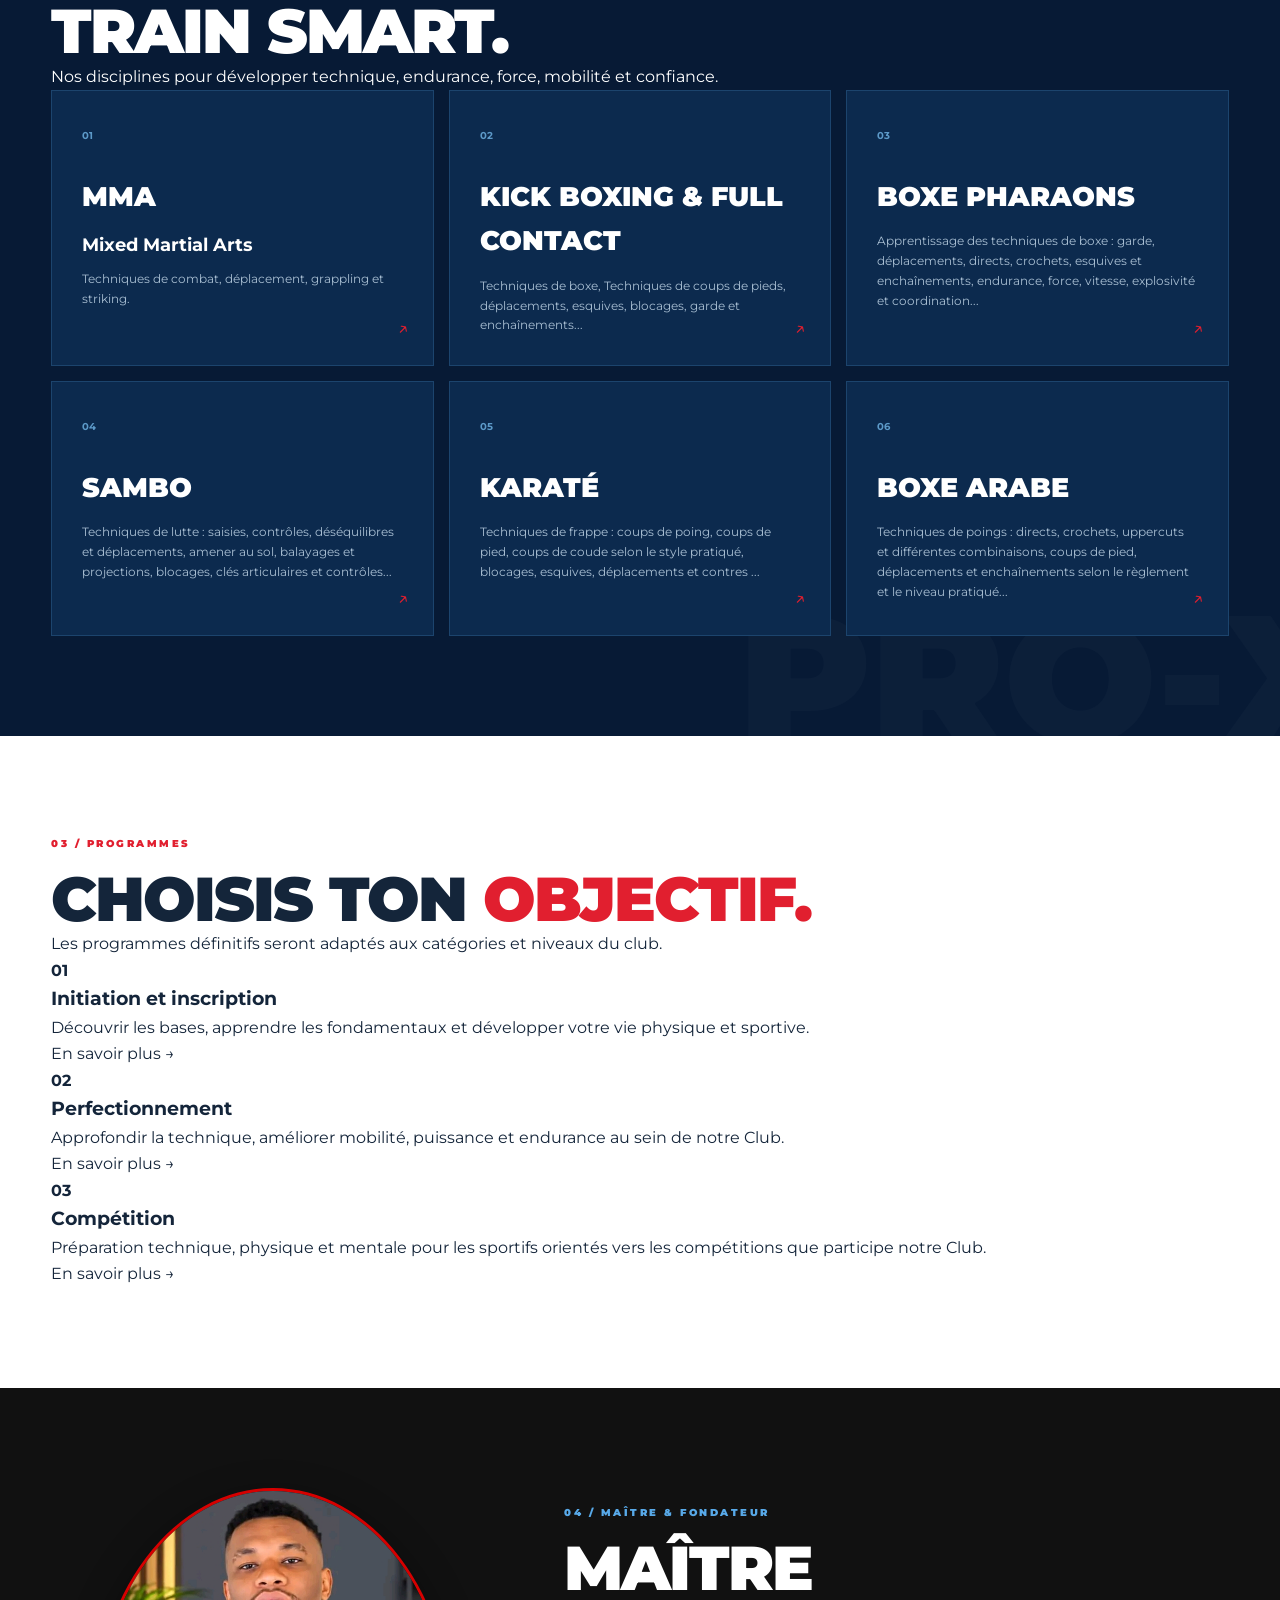
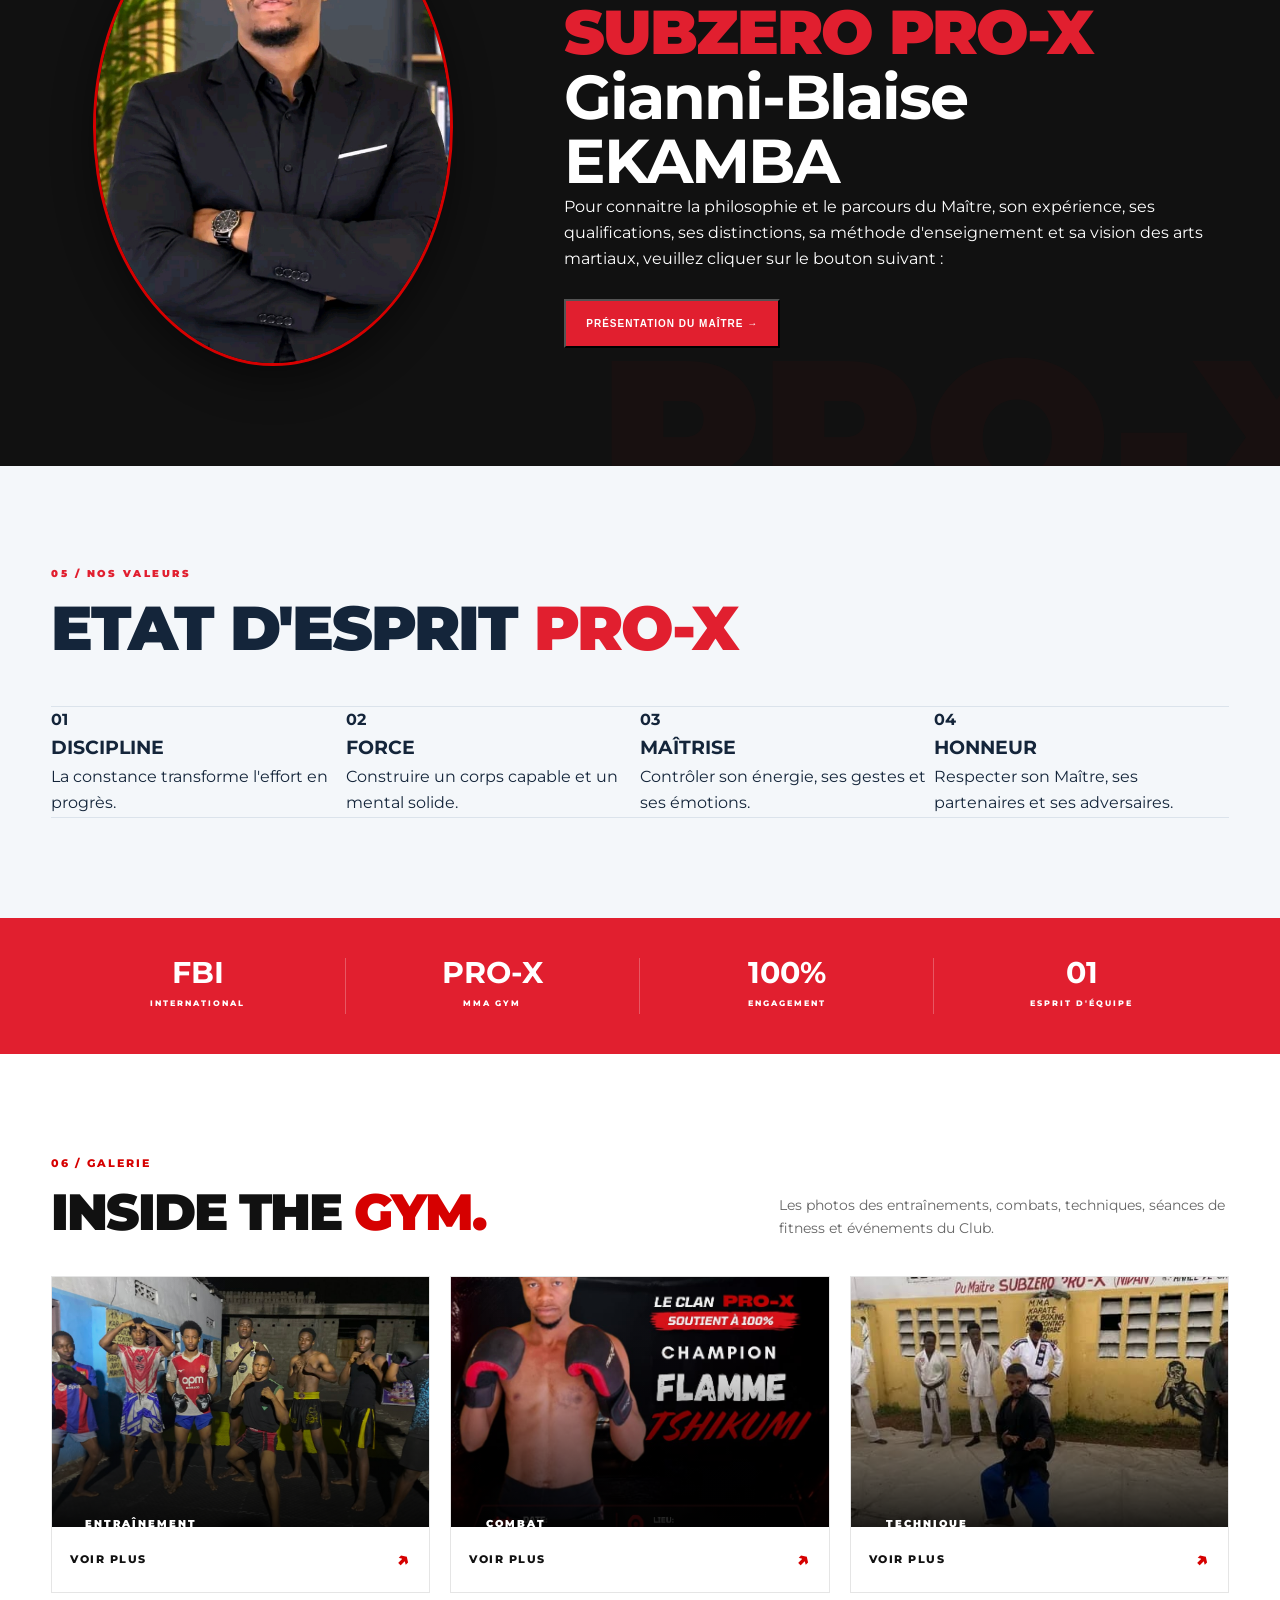
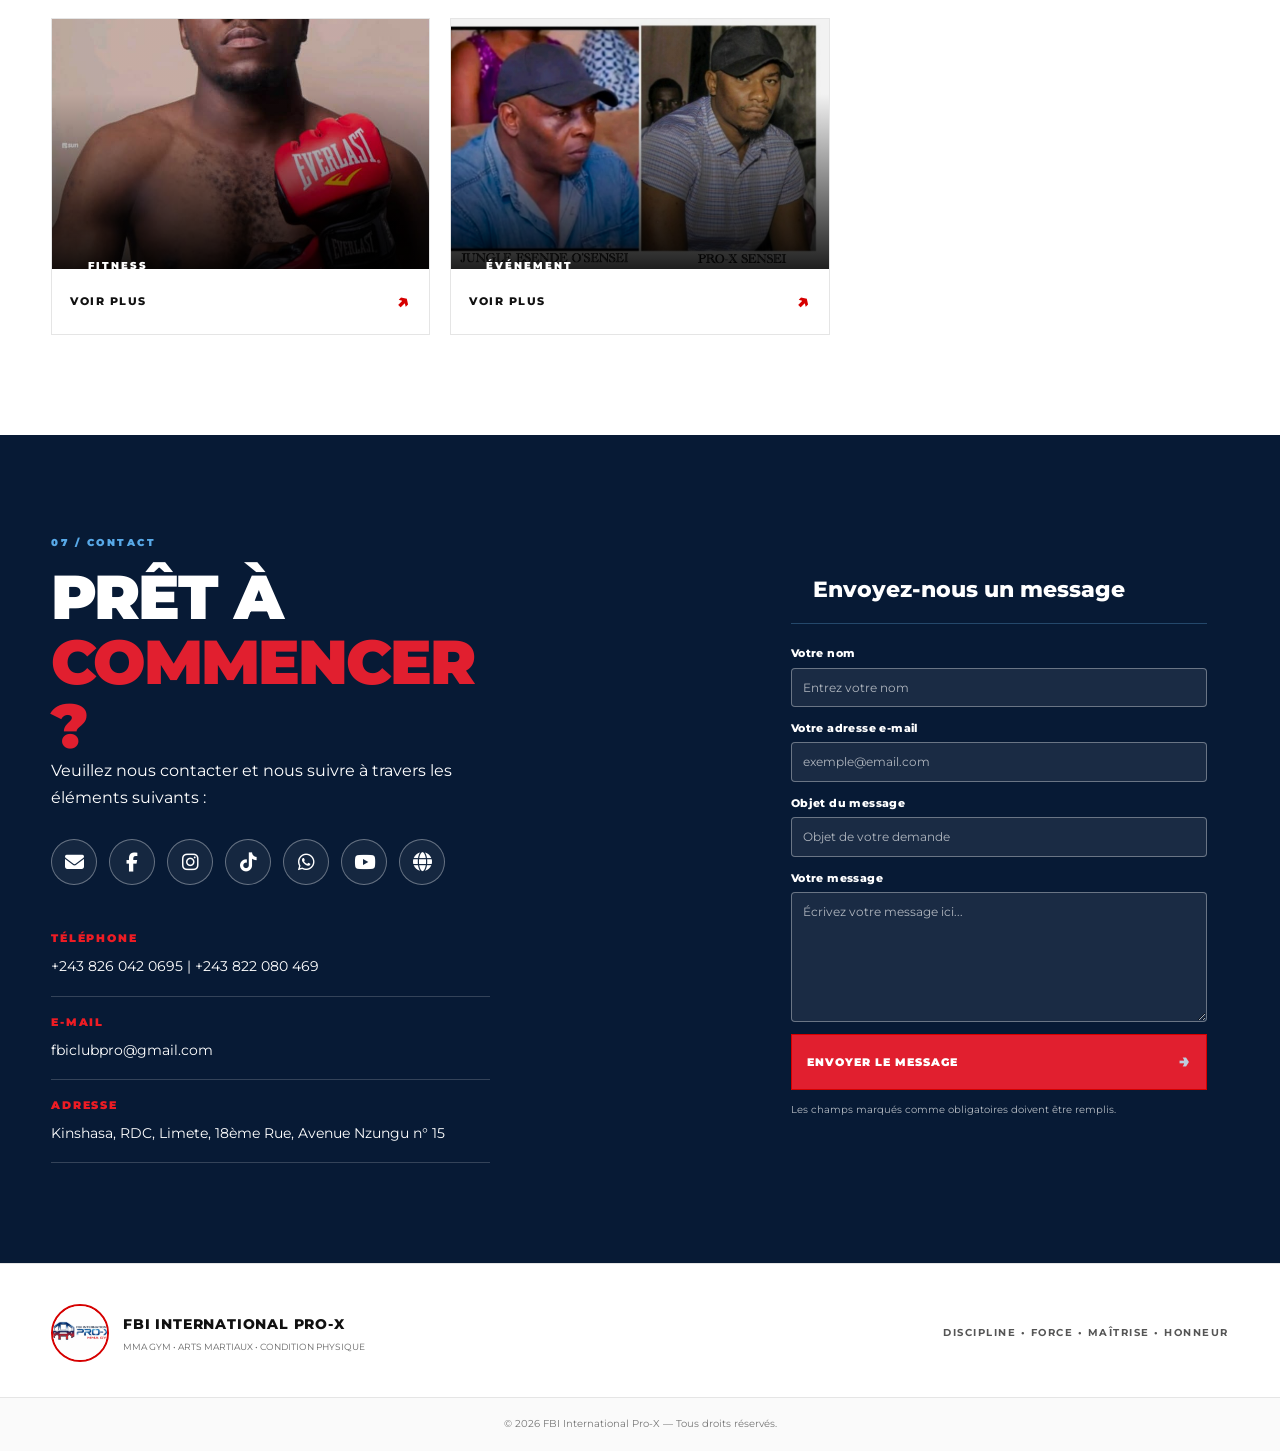
==== commit 7d041b55: "Update index.html" ====
--- a/index.html
+++ b/index.html
@@ -18,7 +18,13 @@
 <a href="#accueil" class="brand"><img src="images/logo.jpeg" alt="FBI International Pro-X MMA Gym"></a>
 <button class="menu-toggle" id="menuToggle" aria-label="Menu" aria-expanded="false"><span></span><span></span><span></span></button>
 <nav class="menu" id="mainMenu"><a href="#accueil" class="active">Accueil</a><a href="#club">Le club</a><a href="#disciplines">Disciplines</a><a href="#programmes">Programmes</a><a href="#maitre">Maître</a><a href="#galerie">Galerie</a><a href="#contact">Contact</a></nav>
-<a href="#contact" class="nav-cta">S'inscrire ↗</a>
+<button type="button"
+        class="nav-cta"
+        id="openRegistrationModal"
+        aria-haspopup="dialog"
+        aria-controls="registrationModal">
+    S'inscrire ↗
+</button>
 </div></header>
 <main>
 <section class="hero"><div class="hero-grid"></div><div class="hero-glow"></div><div class="container hero-inner">
@@ -220,4 +226,401 @@
 </main>
 <footer class="footer"><div class="container footer-content"><div class="footer-brand"><img src="images/logo.jpeg" alt="Logo"><div><strong>FBI INTERNATIONAL PRO-X</strong><p>MMA GYM • ARTS MARTIAUX • CONDITION PHYSIQUE</p></div></div><div class="footer-slogan">DISCIPLINE • FORCE • MAÎTRISE • HONNEUR</div></div><div class="copyright">© 2026 FBI International Pro-X — Tous droits réservés.</div></footer>
 <script src="js/script.js"></script>
+<!-- ======================================
+     MODALE D'INSCRIPTION AU CLUB
+====================================== -->
+<div class="registration-modal"
+     id="registrationModal"
+     hidden>
+
+    <div class="registration-modal-overlay"
+         data-close-registration></div>
+
+    <div class="registration-modal-dialog"
+         role="dialog"
+         aria-modal="true"
+         aria-labelledby="registrationModalTitle"
+         tabindex="-1">
+
+        <div class="registration-modal-header">
+            <div>
+                <span class="registration-modal-tag">
+                    FBI INTERNATIONAL PRO-X
+                </span>
+
+                <h2 id="registrationModalTitle">
+                    INSCRIVEZ-VOUS AU
+                    <span>FBI INTERNATIONAL PRO-X MMA GYM</span>
+                </h2>
+
+                <p>
+                    Remplissez soigneusement le formulaire d'inscription.
+                    Les champs marqués d'un
+                    <span class="required">*</span>
+                    sont obligatoires.
+                </p>
+            </div>
+
+            <button type="button"
+                    class="registration-modal-close"
+                    id="closeRegistrationModal"
+                    aria-label="Fermer le formulaire">
+                &times;
+            </button>
+        </div>
+
+        <form id="clubRegistrationForm"
+              action="inscription.php"
+              method="POST"
+              enctype="multipart/form-data">
+
+            <!-- PHOTO -->
+            <fieldset>
+                <legend>Photo du candidat</legend>
+
+                <div class="registration-field">
+                    <label for="ins_photo">
+                        Photo récente <span class="required">*</span>
+                    </label>
+
+                    <input type="file"
+                           id="ins_photo"
+                           name="photo"
+                           accept=".jpg,.jpeg,.png,.webp"
+                           required>
+
+                    <small>Formats autorisés : JPG, PNG ou WEBP.</small>
+                </div>
+            </fieldset>
+
+            <!-- IDENTITÉ -->
+            <fieldset>
+                <legend>01 — Identité du candidat</legend>
+
+                <div class="registration-grid">
+
+                    <div class="registration-field">
+                        <label for="ins_nom">Nom <span class="required">*</span></label>
+                        <input id="ins_nom" name="nom" type="text" autocomplete="family-name" required>
+                    </div>
+
+                    <div class="registration-field">
+                        <label for="ins_postnom">Post-nom <span class="required">*</span></label>
+                        <input id="ins_postnom" name="postnom" type="text" required>
+                    </div>
+
+                    <div class="registration-field">
+                        <label for="ins_prenom">Prénom <span class="required">*</span></label>
+                        <input id="ins_prenom" name="prenom" type="text" autocomplete="given-name" required>
+                    </div>
+
+                    <div class="registration-field">
+                        <label for="ins_sexe">Sexe <span class="required">*</span></label>
+                        <select id="ins_sexe" name="sexe" required>
+                            <option value="">Sélectionner</option>
+                            <option value="M">M</option>
+                            <option value="F">F</option>
+                        </select>
+                    </div>
+
+                    <div class="registration-field">
+                        <label for="ins_lieu">Lieu de naissance <span class="required">*</span></label>
+                        <input id="ins_lieu" name="lieu_naissance" type="text" required>
+                    </div>
+
+                    <div class="registration-field">
+                        <label for="ins_date">Date de naissance <span class="required">*</span></label>
+                        <input id="ins_date" name="date_naissance" type="date" required>
+                    </div>
+
+                    <div class="registration-field">
+                        <label for="ins_rue">Rue <span class="required">*</span></label>
+                        <input id="ins_rue" name="rue" type="text" required>
+                    </div>
+
+                    <div class="registration-field">
+                        <label for="ins_quartier">Quartier <span class="required">*</span></label>
+                        <input id="ins_quartier" name="quartier" type="text" required>
+                    </div>
+
+                    <div class="registration-field">
+                        <label for="ins_commune">Commune <span class="required">*</span></label>
+                        <select id="ins_commune" name="commune" required>
+                            <option value="">Sélectionner</option>
+                            <option>Bandalungwa</option>
+                            <option>Barumbu</option>
+                            <option>Bumbu</option>
+                            <option>Gombe</option>
+                            <option>Kalamu</option>
+                            <option>Kasa-Vubu</option>
+                            <option>Kimbanseke</option>
+                            <option>Kinshasa</option>
+                            <option>Kintambo</option>
+                            <option>Kisenso</option>
+                            <option>Lemba</option>
+                            <option>Limete</option>
+                            <option>Lingwala</option>
+                            <option>Makala</option>
+                            <option>Maluku</option>
+                            <option>Masina</option>
+                            <option>Matete</option>
+                            <option>Mont-Ngafula</option>
+                            <option>Ngaba</option>
+                            <option>Ngaliema</option>
+                            <option>Ngiri-Ngiri</option>
+                            <option>Ndjili</option>
+                            <option>Nsele</option>
+                            <option>Selembao</option>
+                        </select>
+                    </div>
+
+                    <div class="registration-field">
+                        <label for="ins_district">District <span class="required">*</span></label>
+                        <select id="ins_district" name="district" required>
+                            <option value="">Sélectionner</option>
+                            <option>Tshangu</option>
+                            <option>Mont-Amba</option>
+                            <option>Funa</option>
+                            <option>Lukunga</option>
+                        </select>
+                    </div>
+
+                    <div class="registration-field">
+                        <label for="ins_email">Adresse e-mail <span class="required">*</span></label>
+                        <input id="ins_email" name="email" type="email" autocomplete="email" required>
+                    </div>
+
+                    <div class="registration-field">
+                        <label for="ins_telephone">Téléphone <span class="required">*</span></label>
+                        <input id="ins_telephone" name="telephone" type="tel" autocomplete="tel" required>
+                    </div>
+
+                    <div class="registration-field registration-full">
+                        <label for="ins_urgence">
+                            Personne à contacter en cas d'urgence
+                            <span class="required">*</span>
+                        </label>
+                        <input id="ins_urgence"
+                               name="contact_urgence"
+                               type="text"
+                               placeholder="Nom complet et numéro de téléphone"
+                               required>
+                    </div>
+
+                </div>
+            </fieldset>
+
+            <!-- RESPONSABLE PRINCIPAL -->
+            <fieldset>
+                <legend>02 — Responsable 1 : principal</legend>
+
+                <div class="registration-grid">
+
+                    <div class="registration-field">
+                        <label for="r1_nom">Nom <span class="required">*</span></label>
+                        <input id="r1_nom" name="r1_nom" type="text" required>
+                    </div>
+
+                    <div class="registration-field">
+                        <label for="r1_postnom">Post-nom <span class="required">*</span></label>
+                        <input id="r1_postnom" name="r1_postnom" type="text" required>
+                    </div>
+
+                    <div class="registration-field">
+                        <label for="r1_prenom">Prénom <span class="required">*</span></label>
+                        <input id="r1_prenom" name="r1_prenom" type="text" required>
+                    </div>
+
+                    <div class="registration-field">
+                        <label for="r1_sexe">Sexe <span class="required">*</span></label>
+                        <select id="r1_sexe" name="r1_sexe" required>
+                            <option value="">Sélectionner</option>
+                            <option value="M">M</option>
+                            <option value="F">F</option>
+                        </select>
+                    </div>
+
+                    <div class="registration-field">
+                        <label for="r1_parente">Degré de parenté <span class="required">*</span></label>
+                        <select id="r1_parente" name="r1_parente" required>
+                            <option value="">Sélectionner</option>
+                            <option>Père</option>
+                            <option>Mère</option>
+                            <option>Tuteur</option>
+                            <option>Tutrice</option>
+                            <option>Frère</option>
+                            <option>Sœur</option>
+                            <option>Oncle</option>
+                            <option>Tante</option>
+                            <option>Autre</option>
+                        </select>
+                    </div>
+
+                    <div class="registration-field">
+                        <label for="r1_telephone">Téléphone <span class="required">*</span></label>
+                        <input id="r1_telephone" name="r1_telephone" type="tel" required>
+                    </div>
+
+                    <div class="registration-field">
+                        <label for="r1_rue">Rue <span class="required">*</span></label>
+                        <input id="r1_rue" name="r1_rue" type="text" required>
+                    </div>
+
+                    <div class="registration-field">
+                        <label for="r1_quartier">Quartier <span class="required">*</span></label>
+                        <input id="r1_quartier" name="r1_quartier" type="text" required>
+                    </div>
+
+                    <div class="registration-field">
+                        <label for="r1_commune">Commune <span class="required">*</span></label>
+                        <select id="r1_commune" name="r1_commune" required>
+                            <option value="">Sélectionner</option>
+                            <option>Bandalungwa</option><option>Barumbu</option>
+                            <option>Bumbu</option><option>Gombe</option>
+                            <option>Kalamu</option><option>Kasa-Vubu</option>
+                            <option>Kimbanseke</option><option>Kinshasa</option>
+                            <option>Kintambo</option><option>Kisenso</option>
+                            <option>Lemba</option><option>Limete</option>
+                            <option>Lingwala</option><option>Makala</option>
+                            <option>Maluku</option><option>Masina</option>
+                            <option>Matete</option><option>Mont-Ngafula</option>
+                            <option>Ngaba</option><option>Ngaliema</option>
+                            <option>Ngiri-Ngiri</option><option>Ndjili</option>
+                            <option>Nsele</option><option>Selembao</option>
+                        </select>
+                    </div>
+
+                    <div class="registration-field">
+                        <label for="r1_district">District <span class="required">*</span></label>
+                        <select id="r1_district" name="r1_district" required>
+                            <option value="">Sélectionner</option>
+                            <option>Tshangu</option>
+                            <option>Mont-Amba</option>
+                            <option>Funa</option>
+                            <option>Lukunga</option>
+                        </select>
+                    </div>
+
+                </div>
+            </fieldset>
+
+            <!-- RESPONSABLE REMPLAÇANT -->
+            <fieldset>
+                <legend>03 — Responsable 2 : remplaçant (facultatif)</legend>
+
+                <p class="registration-note">
+                    Cette partie est facultative. Si vous la remplissez,
+                    indiquez les coordonnées du responsable remplaçant.
+                </p>
+
+                <div class="registration-grid">
+
+                    <div class="registration-field">
+                        <label for="r2_nom">Nom</label>
+                        <input id="r2_nom" name="r2_nom" type="text">
+                    </div>
+
+                    <div class="registration-field">
+                        <label for="r2_postnom">Post-nom</label>
+                        <input id="r2_postnom" name="r2_postnom" type="text">
+                    </div>
+
+                    <div class="registration-field">
+                        <label for="r2_prenom">Prénom</label>
+                        <input id="r2_prenom" name="r2_prenom" type="text">
+                    </div>
+
+                    <div class="registration-field">
+                        <label for="r2_sexe">Sexe</label>
+                        <select id="r2_sexe" name="r2_sexe">
+                            <option value="">Sélectionner</option>
+                            <option value="M">M</option>
+                            <option value="F">F</option>
+                        </select>
+                    </div>
+
+                    <div class="registration-field">
+                        <label for="r2_parente">Degré de parenté</label>
+                        <select id="r2_parente" name="r2_parente">
+                            <option value="">Sélectionner</option>
+                            <option>Père</option>
+                            <option>Mère</option>
+                            <option>Tuteur</option>
+                            <option>Tutrice</option>
+                            <option>Frère</option>
+                            <option>Sœur</option>
+                            <option>Oncle</option>
+                            <option>Tante</option>
+                            <option>Autre</option>
+                        </select>
+                    </div>
+
+                    <div class="registration-field">
+                        <label for="r2_telephone">Téléphone</label>
+                        <input id="r2_telephone" name="r2_telephone" type="tel">
+                    </div>
+
+                    <div class="registration-field">
+                        <label for="r2_rue">Rue</label>
+                        <input id="r2_rue" name="r2_rue" type="text">
+                    </div>
+
+                    <div class="registration-field">
+                        <label for="r2_quartier">Quartier</label>
+                        <input id="r2_quartier" name="r2_quartier" type="text">
+                    </div>
+
+                    <div class="registration-field">
+                        <label for="r2_commune">Commune</label>
+                        <select id="r2_commune" name="r2_commune">
+                            <option value="">Sélectionner</option>
+                            <option>Bandalungwa</option><option>Barumbu</option>
+                            <option>Bumbu</option><option>Gombe</option>
+                            <option>Kalamu</option><option>Kasa-Vubu</option>
+                            <option>Kimbanseke</option><option>Kinshasa</option>
+                            <option>Kintambo</option><option>Kisenso</option>
+                            <option>Lemba</option><option>Limete</option>
+                            <option>Lingwala</option><option>Makala</option>
+                            <option>Maluku</option><option>Masina</option>
+                            <option>Matete</option><option>Mont-Ngafula</option>
+                            <option>Ngaba</option><option>Ngaliema</option>
+                            <option>Ngiri-Ngiri</option><option>Ndjili</option>
+                            <option>Nsele</option><option>Selembao</option>
+                        </select>
+                    </div>
+
+                    <div class="registration-field">
+                        <label for="r2_district">District</label>
+                        <select id="r2_district" name="r2_district">
+                            <option value="">Sélectionner</option>
+                            <option>Tshangu</option>
+                            <option>Mont-Amba</option>
+                            <option>Funa</option>
+                            <option>Lukunga</option>
+                        </select>
+                    </div>
+
+                </div>
+            </fieldset>
+
+            <p class="registration-note">
+                Les renseignements fournis seront utilisés pour le traitement
+                de votre demande d'inscription au club.
+            </p>
+
+            <div class="registration-modal-actions">
+                <button type="button"
+                        class="registration-cancel"
+                        data-close-registration>
+                    ANNULER
+                </button>
+
+                <button type="submit" class="registration-submit">
+                    ENVOYER MON INSCRIPTION →
+                </button>
+            </div>
+
+        </form>
+    </div>
+</div>
 </body></html>
--- a/css/style.css
+++ b/css/style.css
@@ -1279,3 +1279,374 @@
         min-height: 90px;
     }
 }
+
+
+/* ==========================================
+   FORMULAIRE CONTACT — FOND TRANSPARENT
+========================================== */
+
+.contact-form-box {
+    background: transparent;
+    border: none;
+    border-top: none;
+    box-shadow: none;
+    border-radius: 0;
+    color: #fff;
+}
+
+/* Titre unique */
+.contact-form-heading {
+    margin-bottom: 20px;
+}
+
+.contact-form-heading h3 {
+    margin: 0;
+    color: #fff;
+    font-size: 22px;
+    font-weight: 800;
+    line-height: 1.4;
+}
+
+/* Champs légèrement transparents */
+.contact-form input,
+.contact-form textarea {
+    background: rgba(255, 255, 255, 0.08);
+    border: 1px solid rgba(255, 255, 255, 0.35);
+    color: #fff;
+}
+
+/* Texte indicatif */
+.contact-form input::placeholder,
+.contact-form textarea::placeholder {
+    color: rgba(255, 255, 255, 0.65);
+}
+
+/* Libellés des champs */
+.contact-form label {
+    color: #fff;
+}
+
+/* Focus sur les champs */
+.contact-form input:focus,
+.contact-form textarea:focus {
+    background: rgba(255, 255, 255, 0.13);
+    border-color: white;
+    box-shadow: 0 0 0 3px rgba(237, 28, 36, 0.15);
+}
+
+/* Note en bas du formulaire */
+.contact-form-note {
+    color: rgba(255, 255, 255, 0.7);
+}
+
+```css
+/* ==========================================
+   MODALE D'INSCRIPTION — FBI PRO-X
+========================================== */
+
+.nav-cta {
+    font-family: inherit;
+    cursor: pointer;
+}
+
+.registration-modal[hidden] {
+    display: none !important;
+}
+
+.registration-modal {
+    position: fixed;
+    inset: 0;
+    z-index: 100000;
+    display: flex;
+    align-items: center;
+    justify-content: center;
+    padding: 18px;
+}
+
+.registration-modal-overlay {
+    position: absolute;
+    inset: 0;
+    background: rgba(20, 20, 20, .68);
+    backdrop-filter: blur(4px);
+    -webkit-backdrop-filter: blur(4px);
+}
+
+.registration-modal-dialog {
+    position: relative;
+    z-index: 1;
+    width: 100%;
+    max-width: 920px;
+    max-height: 92vh;
+    overflow-y: auto;
+    overscroll-behavior: contain;
+    padding: 0;
+    color: #222;
+    background: #fff;
+    border: 2px solid #d60000;
+    border-radius: 10px;
+    box-shadow: 0 25px 70px rgba(0, 0, 0, .3);
+    animation: registrationModalIn .25s ease;
+}
+
+.registration-modal-dialog:focus {
+    outline: none;
+}
+
+.registration-modal-header {
+    position: sticky;
+    top: 0;
+    z-index: 5;
+    display: flex;
+    justify-content: space-between;
+    align-items: flex-start;
+    gap: 20px;
+    padding: 25px 30px;
+    background: #fff;
+    border-bottom: 3px solid #d60000;
+}
+
+.registration-modal-tag {
+    color: #d60000;
+    font-size: 10px;
+    font-weight: 900;
+    letter-spacing: 2px;
+}
+
+.registration-modal-header h2 {
+    margin: 10px 0;
+    color: #222;
+    font-size: clamp(21px, 3vw, 30px);
+    line-height: 1.35;
+    font-weight: 900;
+}
+
+.registration-modal-header h2 span {
+    display: block;
+    color: #d60000;
+}
+
+.registration-modal-header p {
+    margin: 0;
+    color: #666;
+    font-size: 13px;
+    line-height: 1.7;
+}
+
+.registration-modal-close {
+    flex: 0 0 40px;
+    width: 40px;
+    height: 40px;
+    border: 0;
+    border-radius: 50%;
+    background: #d60000;
+    color: #fff;
+    font-size: 28px;
+    line-height: 1;
+    cursor: pointer;
+}
+
+.registration-modal-close:hover {
+    background: #a90000;
+}
+
+#clubRegistrationForm {
+    padding: 10px 30px 30px;
+    background: #fff;
+}
+
+#clubRegistrationForm fieldset {
+    min-width: 0;
+    margin: 22px 0;
+    padding: 20px 0;
+    border: 0;
+    border-top: 1px solid #e5e5e5;
+}
+
+#clubRegistrationForm legend {
+    padding-right: 12px;
+    color: #222;
+    font-size: 15px;
+    font-weight: 900;
+}
+
+.registration-modal .required {
+    color: #d60000;
+    font-weight: 900;
+}
+
+.registration-grid {
+    display: grid;
+    grid-template-columns: repeat(2, minmax(0, 1fr));
+    gap: 17px;
+}
+
+.registration-field {
+    display: flex;
+    flex-direction: column;
+    gap: 7px;
+    min-width: 0;
+}
+
+.registration-field label {
+    color: #333;
+    font-size: 12px;
+    font-weight: 700;
+    line-height: 1.5;
+}
+
+.registration-field input,
+.registration-field select {
+    box-sizing: border-box;
+    width: 100%;
+    min-width: 0;
+    min-height: 44px;
+    padding: 10px 12px;
+    border: 1px solid #d5d5d5;
+    border-radius: 4px;
+    background: #fff;
+    color: #222;
+    font-family: inherit;
+    font-size: 14px;
+}
+
+.registration-field input[type="file"] {
+    padding: 10px 0;
+    border: 0;
+}
+
+.registration-field input:focus,
+.registration-field select:focus {
+    outline: 2px solid rgba(214, 0, 0, .15);
+    border-color: #d60000;
+}
+
+.registration-field small,
+.registration-note {
+    color: #666;
+    font-size: 12px;
+    line-height: 1.7;
+}
+
+.registration-full {
+    grid-column: 1 / -1;
+}
+
+.registration-modal-actions {
+    display: flex;
+    justify-content: flex-end;
+    flex-wrap: wrap;
+    gap: 12px;
+    padding-top: 20px;
+    border-top: 1px solid #eee;
+}
+
+.registration-cancel,
+.registration-submit {
+    min-height: 46px;
+    padding: 12px 20px;
+    border-radius: 4px;
+    font-family: inherit;
+    font-size: 12px;
+    font-weight: 900;
+    letter-spacing: .5px;
+    cursor: pointer;
+}
+
+.registration-cancel {
+    border: 1px solid #ccc;
+    background: #fff;
+    color: #333;
+}
+
+.registration-cancel:hover {
+    background: #f2f2f2;
+}
+
+.registration-submit {
+    border: 1px solid #d60000;
+    background: #d60000;
+    color: #fff;
+}
+
+.registration-submit:hover {
+    background: #a90000;
+    border-color: #a90000;
+}
+
+body.registration-modal-open {
+    overflow: hidden;
+}
+
+@keyframes registrationModalIn {
+    from {
+        opacity: 0;
+        transform: translateY(12px);
+    }
+    to {
+        opacity: 1;
+        transform: translateY(0);
+    }
+}
+
+@media (max-width: 600px) {
+    .registration-modal {
+        padding: 7px;
+    }
+
+    .registration-modal-dialog {
+        max-height: 96vh;
+        border-radius: 7px;
+    }
+
+    .registration-modal-header {
+        padding: 18px 15px;
+        gap: 10px;
+    }
+
+    .registration-modal-header h2 {
+        font-size: 21px;
+    }
+
+    .registration-modal-close {
+        flex-basis: 34px;
+        width: 34px;
+        height: 34px;
+        font-size: 24px;
+    }
+
+    #clubRegistrationForm {
+        padding: 8px 15px 22px;
+    }
+
+    .registration-grid {
+        grid-template-columns: 1fr;
+        gap: 14px;
+    }
+
+    .registration-full {
+        grid-column: auto;
+    }
+
+    .registration-field input,
+    .registration-field select {
+        min-height: 46px;
+        font-size: 16px;
+    }
+
+    .registration-modal-actions {
+        flex-direction: column-reverse;
+    }
+
+    .registration-cancel,
+    .registration-submit {
+        width: 100%;
+        min-height: 48px;
+    }
+}
+
+@media (prefers-reduced-motion: reduce) {
+    .registration-modal-dialog {
+        animation: none;
+    }
+}
+```
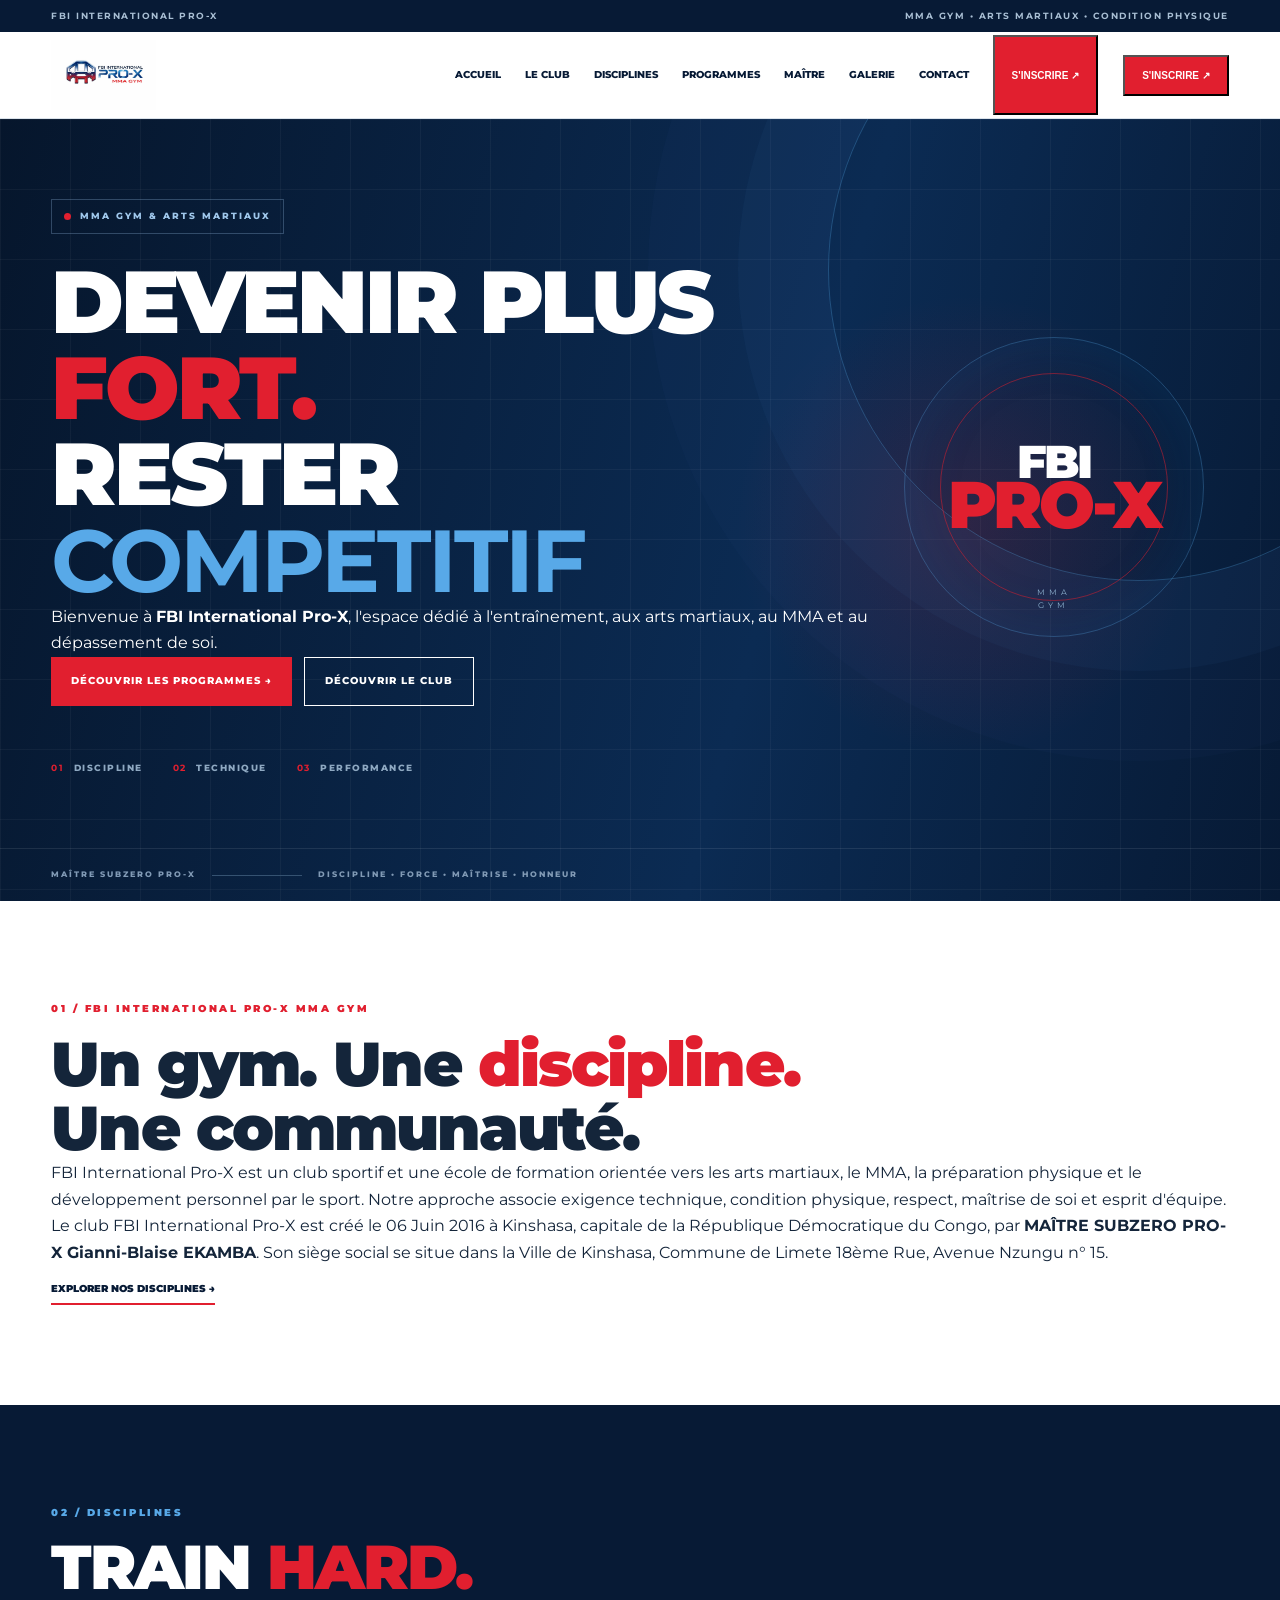
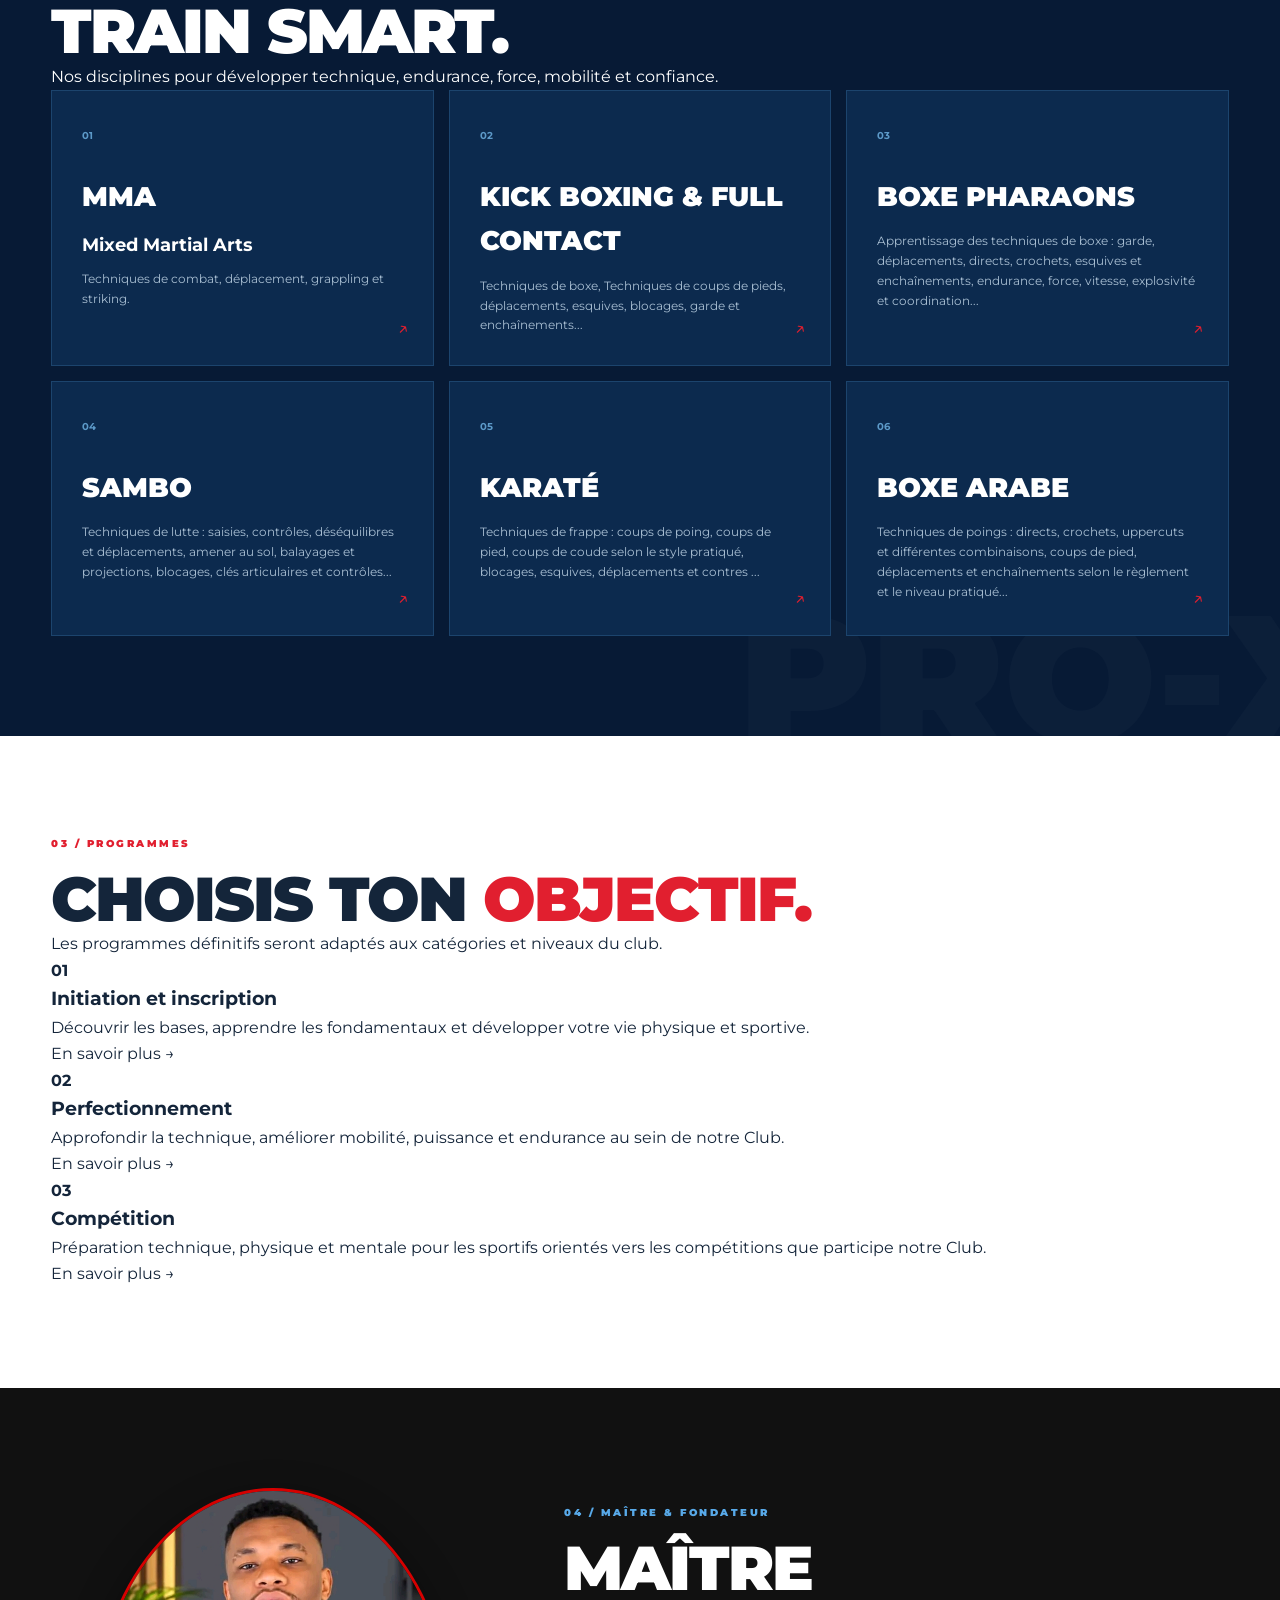
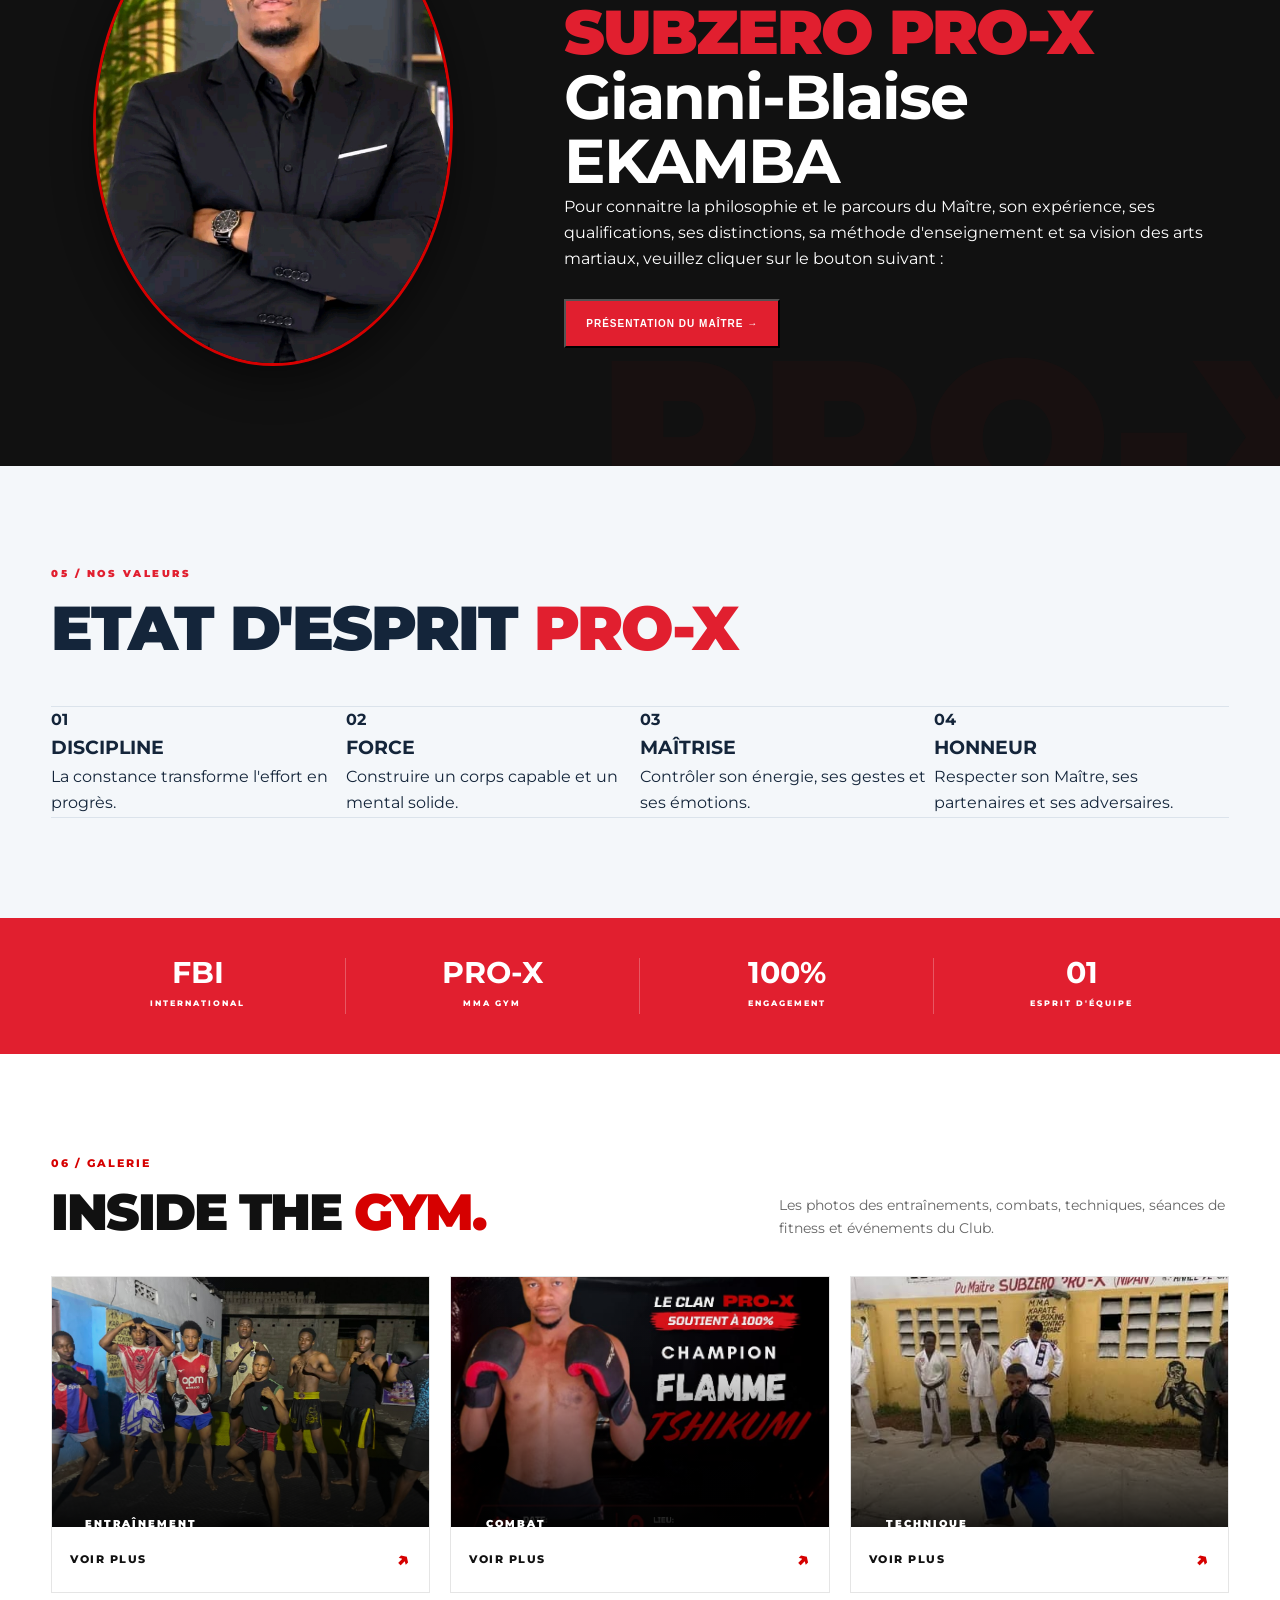
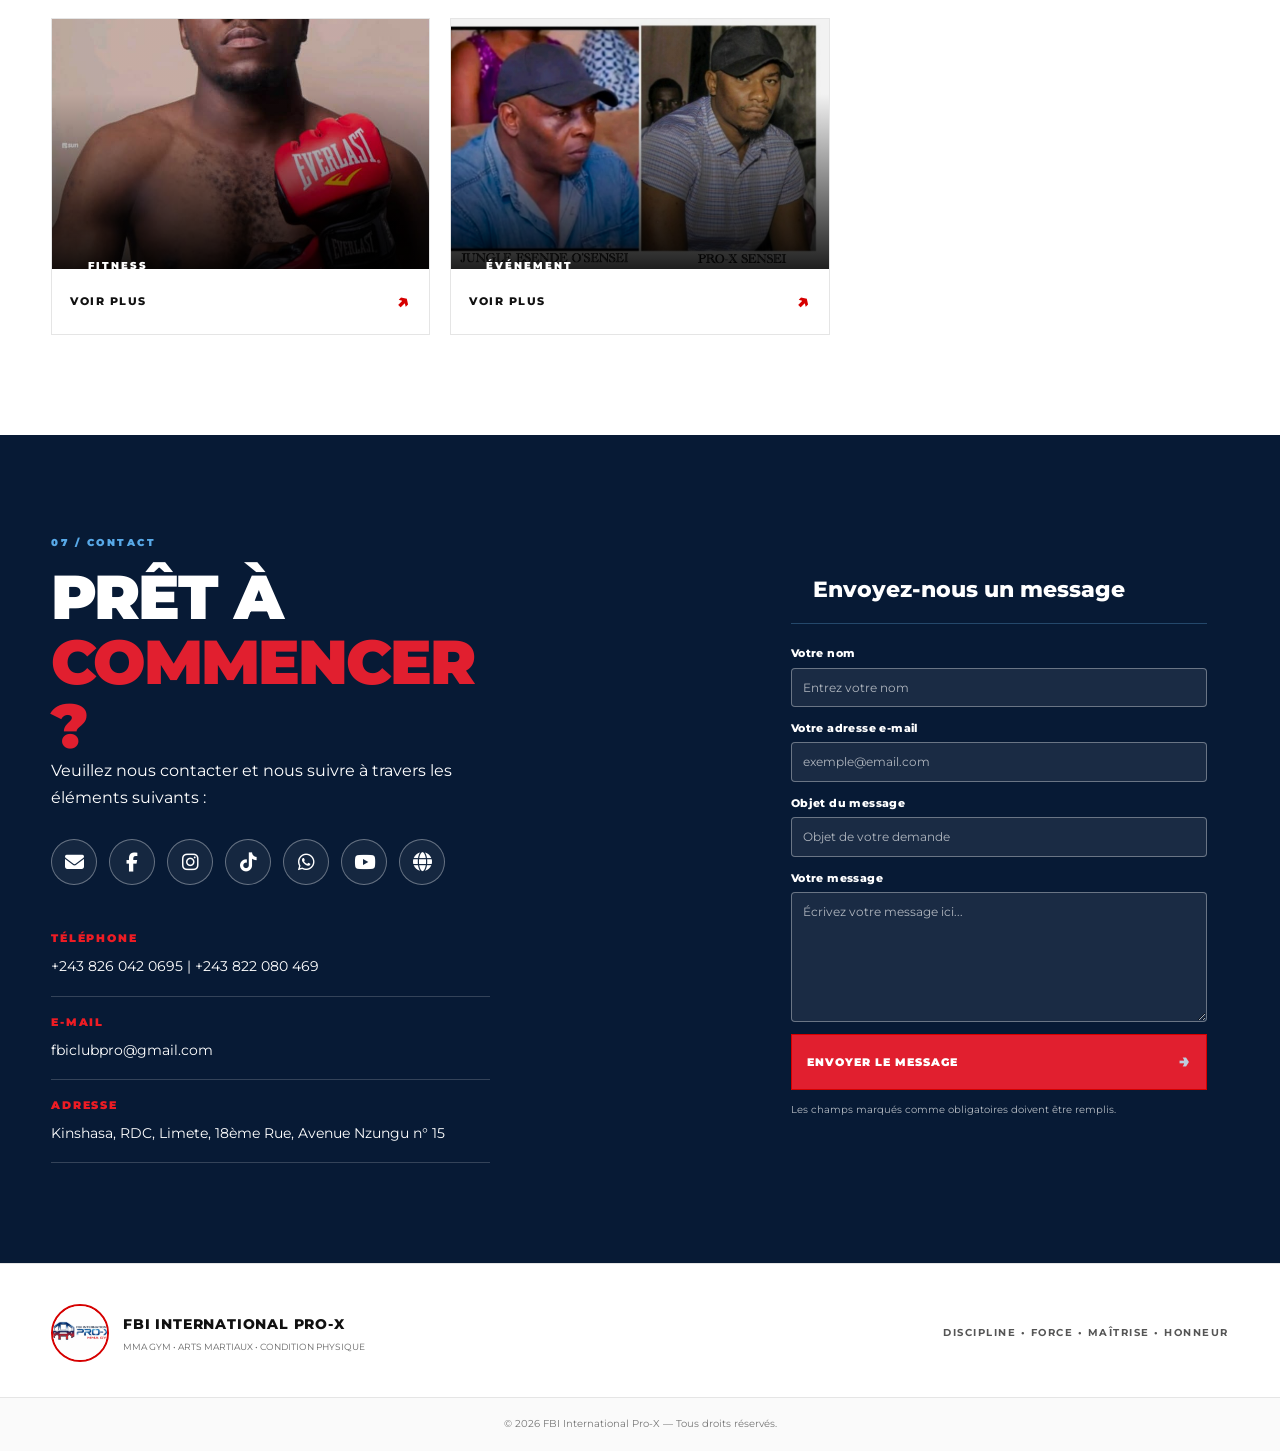
==== commit 167ed613: "Update index.html" ====
--- a/index.html
+++ b/index.html
@@ -17,12 +17,30 @@
 <header class="site-header" id="accueil"><div class="container nav">
 <a href="#accueil" class="brand"><img src="images/logo.jpeg" alt="FBI International Pro-X MMA Gym"></a>
 <button class="menu-toggle" id="menuToggle" aria-label="Menu" aria-expanded="false"><span></span><span></span><span></span></button>
-<nav class="menu" id="mainMenu"><a href="#accueil" class="active">Accueil</a><a href="#club">Le club</a><a href="#disciplines">Disciplines</a><a href="#programmes">Programmes</a><a href="#maitre">Maître</a><a href="#galerie">Galerie</a><a href="#contact">Contact</a></nav>
-<button type="button"
-        class="nav-cta"
-        id="openRegistrationModal"
+<nav class="menu" id="mainMenu">
+    <a href="#accueil" class="active">Accueil</a>
+    <a href="#club">Le club</a>
+    <a href="#disciplines">Disciplines</a>
+    <a href="#programmes">Programmes</a>
+    <a href="#maitre">Maître</a>
+    <a href="#galerie">Galerie</a>
+    <a href="#contact">Contact</a>
+    <!-- Bouton d'inscription pour le menu mobile -->
+    <button
+        type="button"
+        class="nav-cta mobile-registration-cta"
+        data-open-registration
         aria-haspopup="dialog"
         aria-controls="registrationModal">
+        S'INSCRIRE ↗
+    </button>
+</nav>
+<button
+    type="button"
+    class="nav-cta desktop-registration-cta"
+    id="openRegistrationModal"
+    aria-haspopup="dialog"
+    aria-controls="registrationModal">
     S'inscrire ↗
 </button>
 </div></header>
